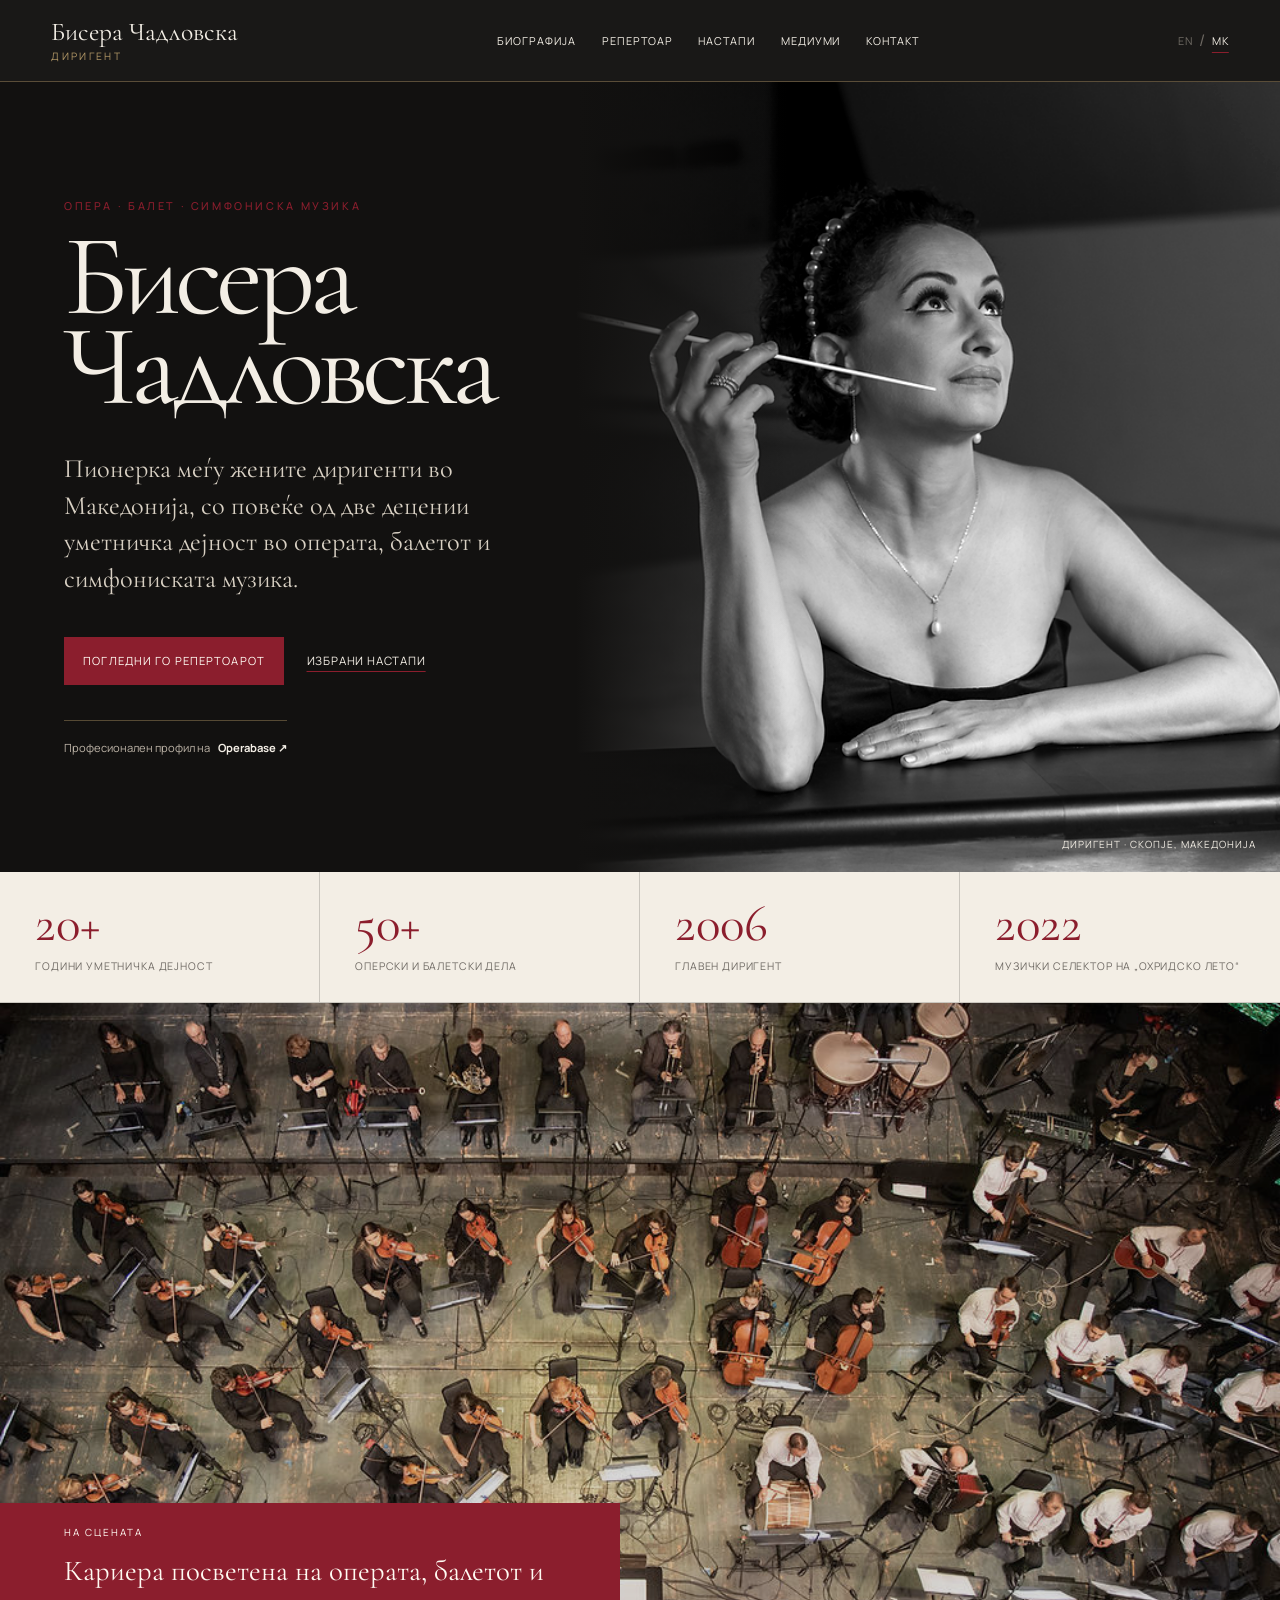
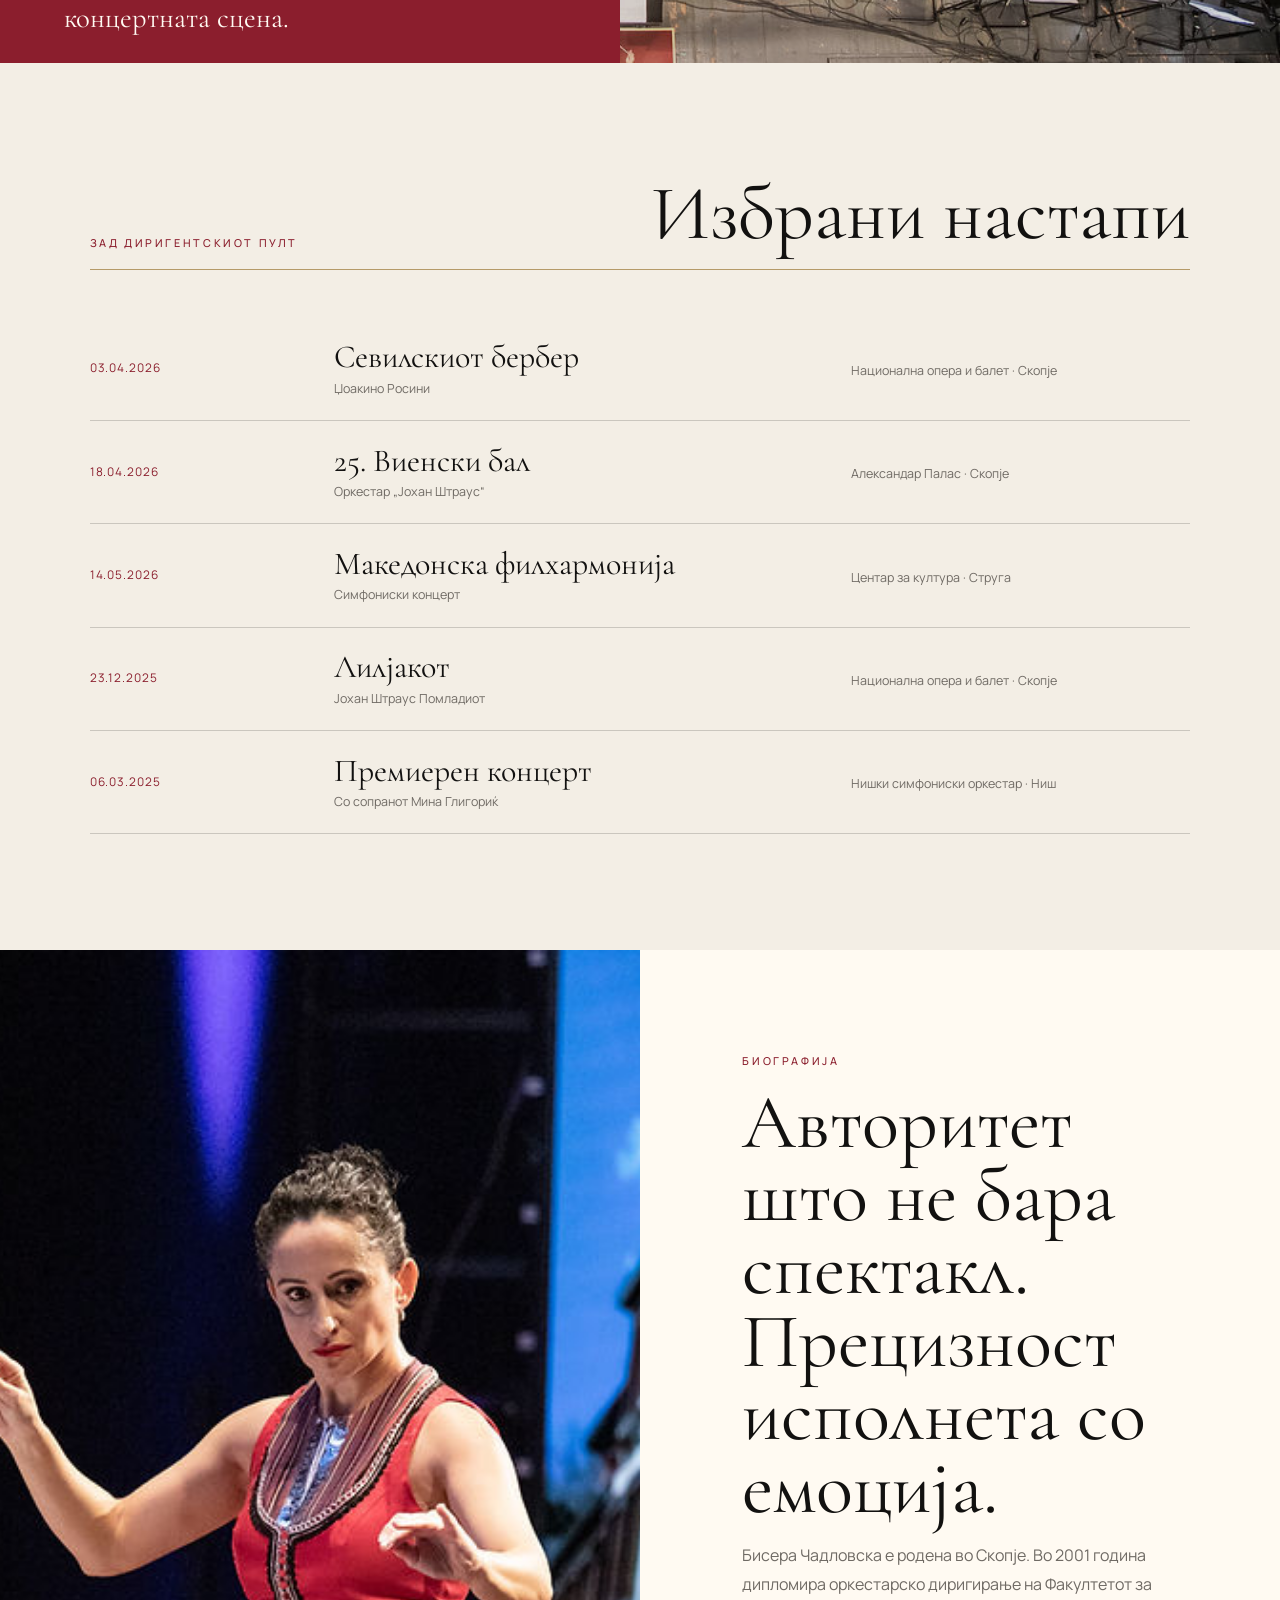
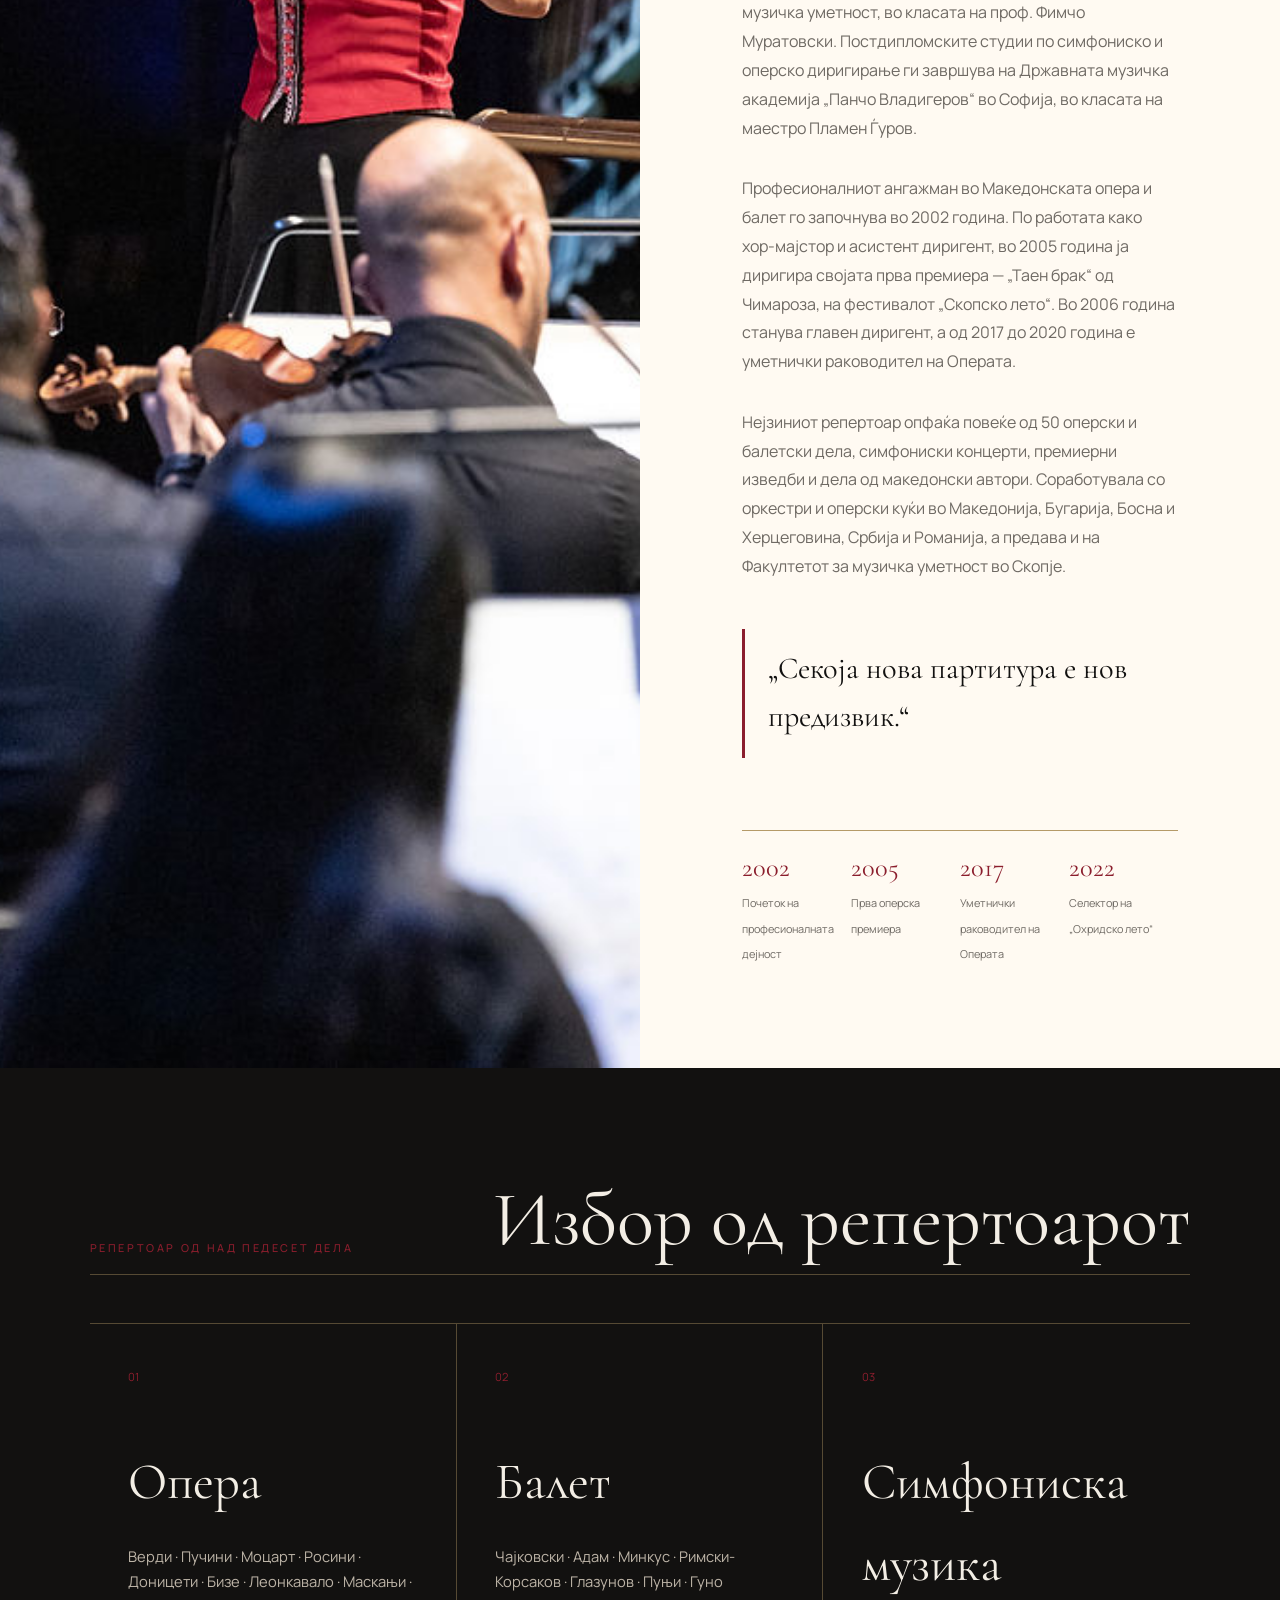
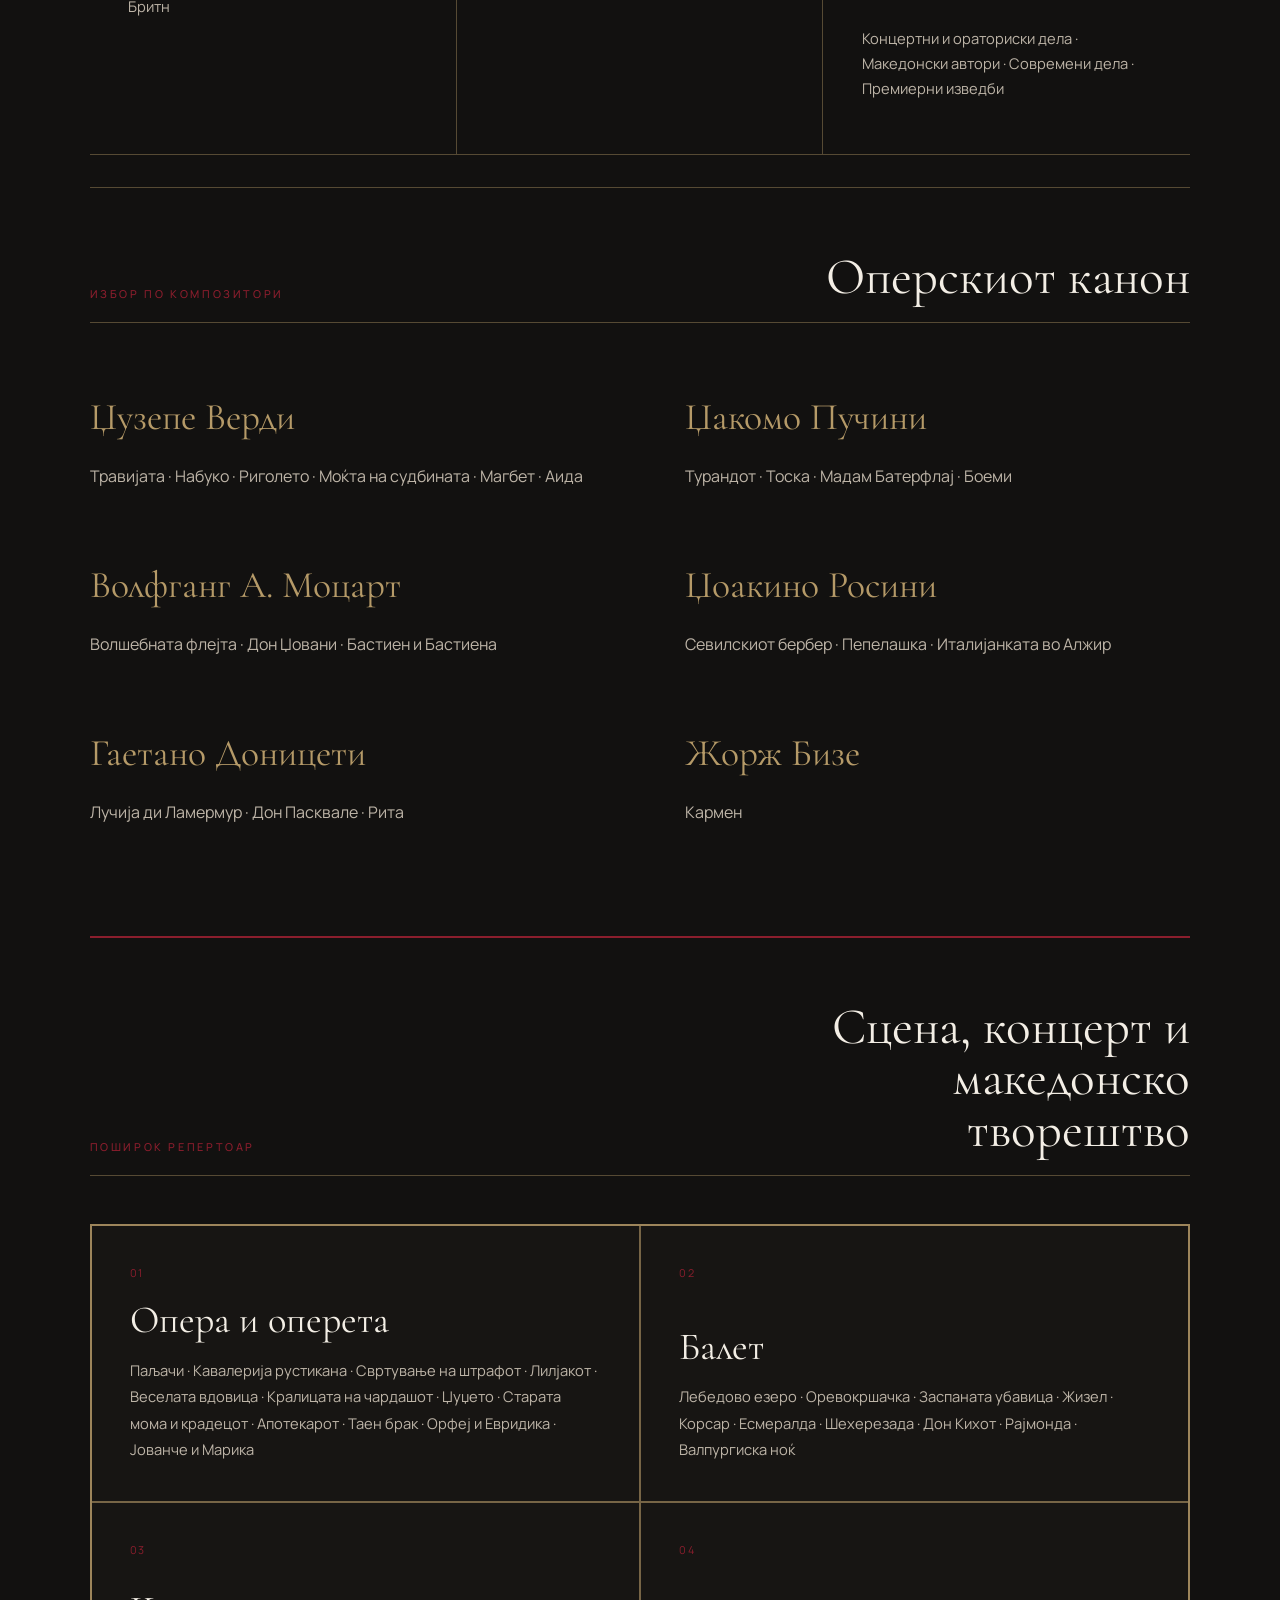
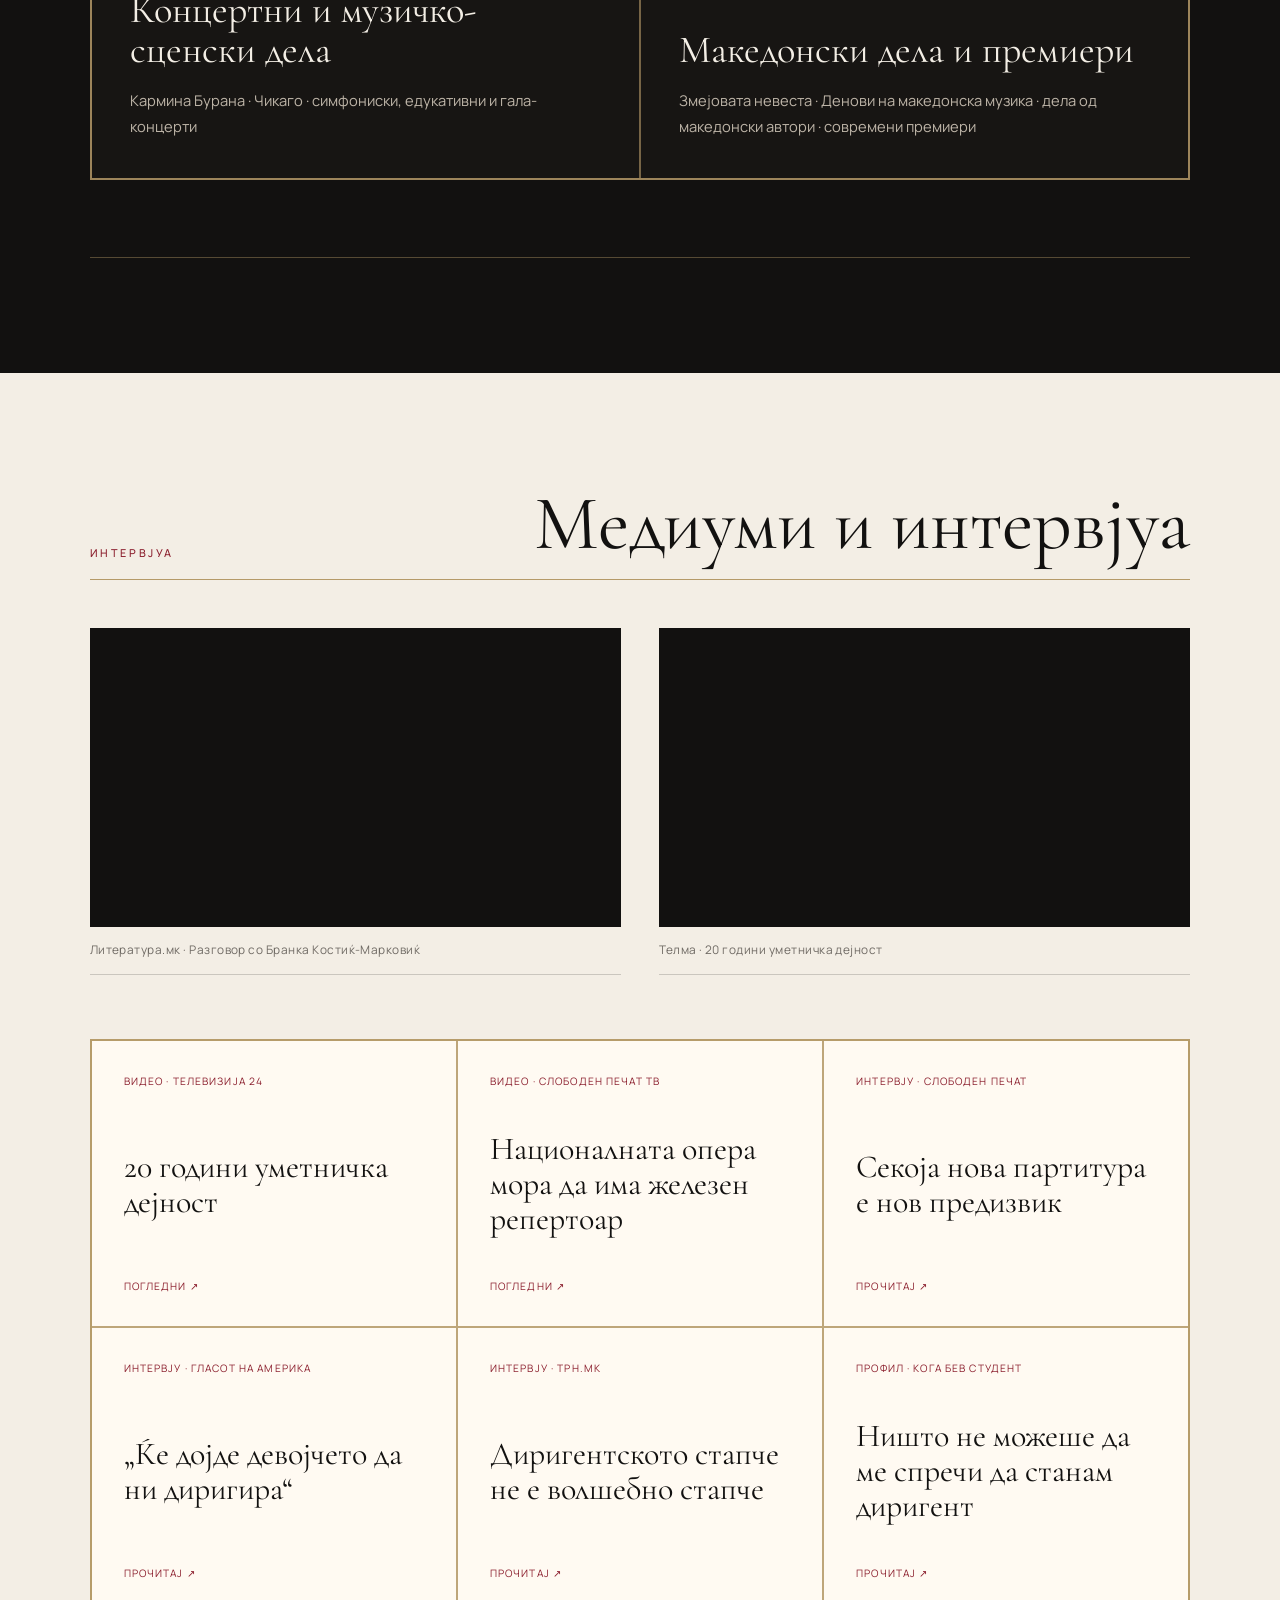
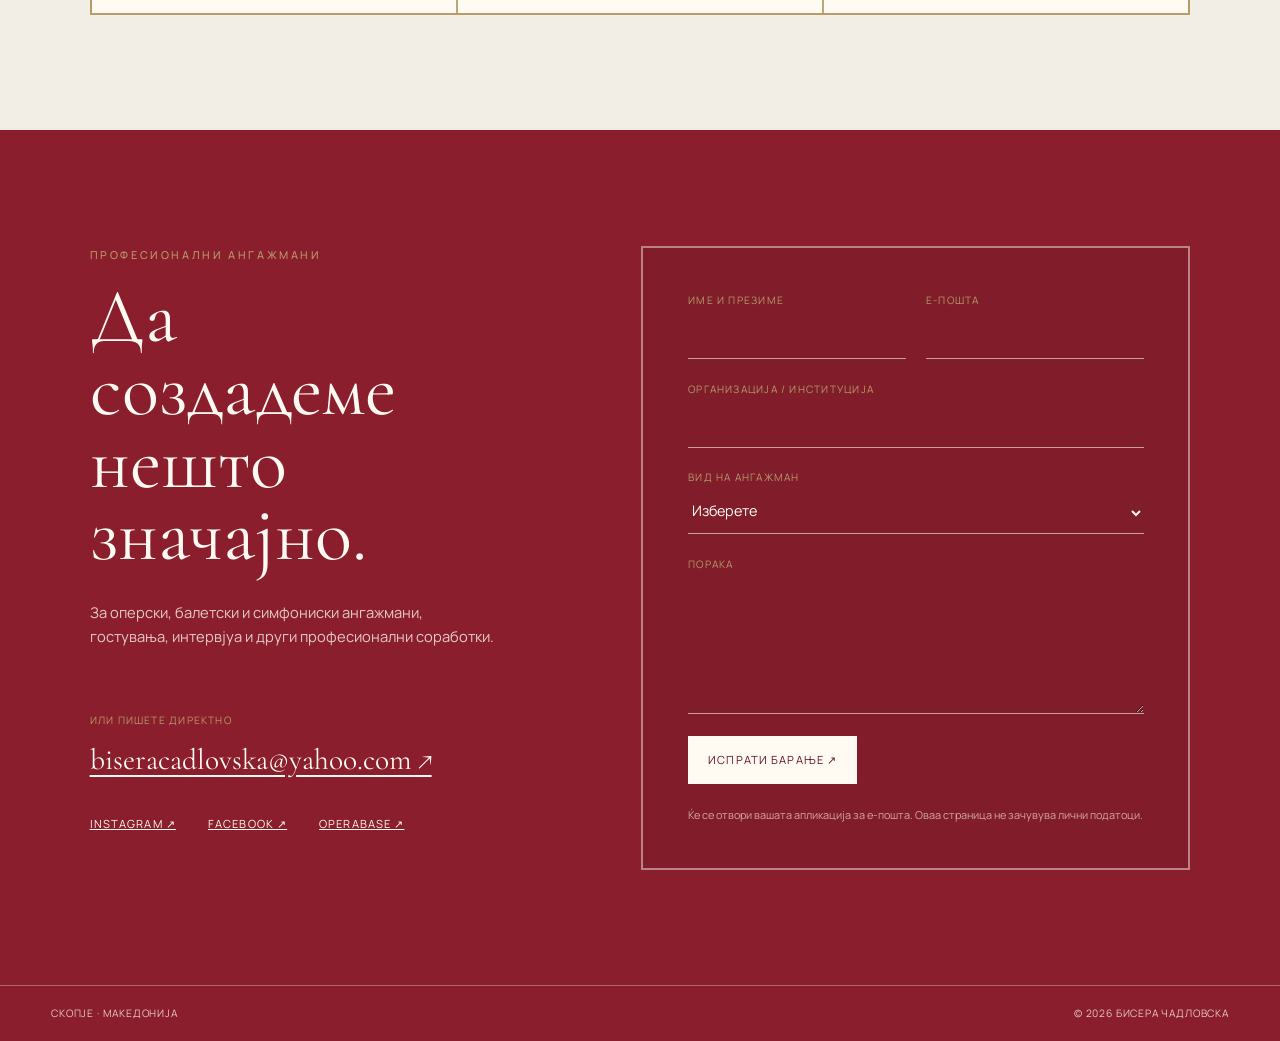
==== mk/index.html @ 525bc624 "Separate composer and discipline repertoire sections" ====
<!doctype html>
<html lang="mk">
<head>
  <meta charset="utf-8">
  <meta name="viewport" content="width=device-width, initial-scale=1">
  <title>Бисера Чадловска — Диригент</title>
  <meta name="description" content="Официјална веб-страница на Бисера Чадловска, пионерка меѓу жените диригенти во Македонија, со богат оперски, балетски и симфониски репертоар.">
  <meta name="theme-color" content="#121110">
  <link rel="canonical" href="https://aleksandar-t.github.io/bisera-chadlovska/mk/">
  <link rel="alternate" hreflang="en" href="https://aleksandar-t.github.io/bisera-chadlovska/">
  <link rel="alternate" hreflang="mk" href="https://aleksandar-t.github.io/bisera-chadlovska/mk/">
  <link rel="alternate" hreflang="x-default" href="https://aleksandar-t.github.io/bisera-chadlovska/">
  <meta property="og:type" content="profile">
  <meta property="og:title" content="Бисера Чадловска — Диригент">
  <meta property="og:description" content="Опера · Балет · Симфониска музика. Повеќе од две децении зад диригентскиот пулт.">
  <meta property="og:url" content="https://aleksandar-t.github.io/bisera-chadlovska/mk/">
  <meta property="og:image" content="https://aleksandar-t.github.io/bisera-chadlovska/assets/images/og-bisera-chadlovska.jpg">
  <meta property="og:image:width" content="1200">
  <meta property="og:image:height" content="630">
  <meta property="og:image:alt" content="Портрет на диригентката Бисера Чадловска">
  <meta property="og:locale" content="mk_MK">
  <meta property="og:locale:alternate" content="en_US">
  <meta name="twitter:card" content="summary_large_image">
  <link rel="preload" href="../assets/images/bisera-portrait.avif" as="image" type="image/avif">
  <link rel="stylesheet" href="../assets/styles.css">
  <script type="application/ld+json">
  {
    "@context": "https://schema.org",
    "@type": "Person",
    "name": "Бисера Чадловска",
    "alternateName": "Bisera Chadlovska",
    "jobTitle": "Диригент",
    "url": "https://aleksandar-t.github.io/bisera-chadlovska/mk/",
    "image": "https://aleksandar-t.github.io/bisera-chadlovska/assets/images/bisera-portrait.avif",
    "homeLocation": { "@type": "Place", "name": "Скопје, Македонија" },
    "sameAs": [
      "https://www.operabase.com/bisera-chadlovska-a25949/en",
      "https://www.instagram.com/biseracadlovska/",
      "https://www.facebook.com/profile.php?id=100063625235488"
    ]
  }
  </script>
</head>
<body>
  <a class="skip-link" href="#main">Прескокни до содржината</a>

  <header class="site-header">
    <a class="brand" href="#top" aria-label="Бисера Чадловска — почетна страница">
      <span class="brand-name">Бисера Чадловска</span>
      <span class="brand-role">Диригент</span>
    </a>
    <nav class="site-nav" data-navigation data-open="false" aria-label="Главна навигација">
      <a href="#about">Биографија</a>
      <a href="#repertoire">Репертоар</a>
      <a href="#engagements">Настапи</a>
      <a href="#media">Медиуми</a>
      <a href="#contact">Контакт</a>
    </nav>
    <div class="language-switch" aria-label="Јазик">
      <a href="../" lang="en">EN</a>
      <span>/</span>
      <a href="./" lang="mk" aria-current="page">МК</a>
    </div>
    <button class="menu-button" type="button" data-menu-button aria-expanded="false" aria-label="Отвори ја навигацијата"><span></span></button>
  </header>

  <main id="main">
    <section class="hero" id="top">
      <div class="hero-copy">
        <p class="eyebrow">Опера · Балет · Симфониска музика</p>
        <h1>Бисера<br>Чадловска</h1>
        <p class="hero-intro">Пионерка меѓу жените диригенти во Македонија, со повеќе од две децении уметничка дејност во операта, балетот и симфониската музика.</p>
        <div class="actions">
          <a class="button" href="#repertoire">Погледни го репертоарот</a>
          <a class="text-link" href="#engagements">Избрани настапи</a>
        </div>
        <a class="operabase-link" href="https://www.operabase.com/bisera-chadlovska-a25949/en" target="_blank" rel="noreferrer">
          <span>Професионален профил на</span><strong>Operabase ↗</strong>
        </a>
      </div>
      <figure class="hero-image">
        <img src="../assets/images/bisera-portrait.avif" width="1000" height="675" alt="Црно-бел портрет на диригентката Бисера Чадловска со диригентска палка">
        <figcaption>Диригент · Скопје, Македонија</figcaption>
      </figure>
    </section>

    <section class="proof" aria-label="Најзначајни моменти од кариерата">
      <div class="proof-item"><strong>20+</strong><span>години уметничка дејност</span></div>
      <div class="proof-item"><strong>50+</strong><span>оперски и балетски дела</span></div>
      <div class="proof-item"><strong>2006</strong><span>главен диригент</span></div>
      <div class="proof-item"><strong>2022</strong><span>музички селектор на „Охридско лето“</span></div>
    </section>

    <section class="stage-moment" aria-label="Бисера Чадловска диригира со оркестар">
      <img src="../assets/images/orchestra-overhead.avif" width="1000" height="660" loading="lazy" alt="Оркестар виден одозгора, со Бисера Чадловска на диригентскиот пулт">
      <div class="stage-caption"><span>На сцената</span><strong>Кариера посветена на операта, балетот и концертната сцена.</strong></div>
    </section>

    <section class="section engagements" id="engagements">
      <div class="section-inner">
        <header class="section-heading">
          <p class="eyebrow">Зад диригентскиот пулт</p>
          <h2 class="section-title">Избрани настапи</h2>
        </header>
        <div class="engagement-list">
          <article>
            <time datetime="2026-04-03">03.04.2026</time>
            <div><h3>Севилскиот бербер</h3><p>Џоакино Росини</p></div>
            <p>Национална опера и балет · Скопје</p>
          </article>
          <article>
            <time datetime="2026-04-18">18.04.2026</time>
            <div><h3>25. Виенски бал</h3><p>Оркестар „Јохан Штраус“</p></div>
            <p>Александар Палас · Скопје</p>
          </article>
          <article>
            <time datetime="2026-05-14">14.05.2026</time>
            <div><h3>Македонска филхармонија</h3><p>Симфониски концерт</p></div>
            <p>Центар за култура · Струга</p>
          </article>
          <article>
            <time datetime="2025-12-23">23.12.2025</time>
            <div><h3>Лилјакот</h3><p>Јохан Штраус Помладиот</p></div>
            <p>Национална опера и балет · Скопје</p>
          </article>
          <article>
            <time datetime="2025-03-06">06.03.2025</time>
            <div><h3>Премиерен концерт</h3><p>Со сопранот Мина Глигориќ</p></div>
            <p>Нишки симфониски оркестар · Ниш</p>
          </article>
        </div>
      </div>
    </section>

    <section class="about" id="about">
      <figure class="about-image">
        <img src="../assets/images/bisera-conducting.avif" width="700" height="900" loading="lazy" alt="Бисера Чадловска диригира со оркестар на сцена">
      </figure>
      <div class="about-copy">
        <p class="eyebrow">Биографија</p>
        <h2>Авторитет што не бара спектакл. Прецизност исполнета со емоција.</h2>
        <p>Бисера Чадловска е родена во Скопје. Во 2001 година дипломира оркестарско диригирање на Факултетот за музичка уметност, во класата на проф. Фимчо Муратовски. Постдипломските студии по симфониско и оперско диригирање ги завршува на Државната музичка академија „Панчо Владигеров“ во Софија, во класата на маестро Пламен Ѓуров.</p>
        <p>Професионалниот ангажман во Македонската опера и балет го започнува во 2002 година. По работата како хор-мајстор и асистент диригент, во 2005 година ја диригира својата прва премиера — „Таен брак“ од Чимароза, на фестивалот „Скопско лето“. Во 2006 година станува главен диригент, а од 2017 до 2020 година е уметнички раководител на Операта.</p>
        <p>Нејзиниот репертоар опфаќа повеќе од 50 оперски и балетски дела, симфониски концерти, премиерни изведби и дела од македонски автори. Соработувала со оркестри и оперски куќи во Македонија, Бугарија, Босна и Херцеговина, Србија и Романија, а предава и на Факултетот за музичка уметност во Скопје.</p>
        <blockquote>„Секоја нова партитура е нов предизвик.“</blockquote>
        <div class="career-line" aria-label="Временска линија на кариерата">
          <div><strong>2002</strong><span>Почеток на професионалната дејност</span></div>
          <div><strong>2005</strong><span>Прва оперска премиера</span></div>
          <div><strong>2017</strong><span>Уметнички раководител на Операта</span></div>
          <div><strong>2022</strong><span>Селектор на „Охридско лето“</span></div>
        </div>
      </div>
    </section>

    <section class="section repertoire" id="repertoire">
      <div class="section-inner">
        <header class="section-heading">
          <p class="eyebrow">Репертоар од над педесет дела</p>
          <h2 class="section-title">Избор од репертоарот</h2>
        </header>
        <div class="repertoire-grid">
          <article class="repertoire-card"><span>01</span><h3>Опера</h3><p>Верди · Пучини · Моцарт · Росини · Доницети · Бизе · Леонкавало · Маскањи · Бритн</p></article>
          <article class="repertoire-card"><span>02</span><h3>Балет</h3><p>Чајковски · Адам · Минкус · Римски-Корсаков · Глазунов · Пуњи · Гуно</p></article>
          <article class="repertoire-card"><span>03</span><h3>Симфониска музика</h3><p>Концертни и ораториски дела · Македонски автори · Современи дела · Премиерни изведби</p></article>
        </div>
        <div class="repertoire-details repertoire-details-static">
          <header class="repertoire-subheading">
            <p class="eyebrow">Избор по композитори</p>
            <h3>Оперскиот канон</h3>
          </header>
          <div class="repertoire-groups composer-groups">
            <article><h4>Џузепе Верди</h4><p>Травијата · Набуко · Риголето · Моќта на судбината · Магбет · Аида</p></article>
            <article><h4>Џакомо Пучини</h4><p>Турандот · Тоска · Мадам Батерфлај · Боеми</p></article>
            <article><h4>Волфганг А. Моцарт</h4><p>Волшебната флејта · Дон Џовани · Бастиен и Бастиена</p></article>
            <article><h4>Џоакино Росини</h4><p>Севилскиот бербер · Пепелашка · Италијанката во Алжир</p></article>
            <article><h4>Гаетано Доницети</h4><p>Лучија ди Ламермур · Дон Пасквале · Рита</p></article>
            <article><h4>Жорж Бизе</h4><p>Кармен</p></article>
          </div>
          <section class="repertoire-disciplines" aria-labelledby="broader-repertoire-title-mk">
            <header class="repertoire-subheading">
              <p class="eyebrow">Поширок репертоар</p>
              <h3 id="broader-repertoire-title-mk">Сцена, концерт и македонско творештво</h3>
            </header>
            <div class="discipline-grid">
              <article><span>01</span><h4>Опера и оперета</h4><p>Паљачи · Кавалерија рустикана · Свртување на штрафот · Лилјакот · Веселата вдовица · Кралицата на чардашот · Џуџето · Старата мома и крадецот · Апотекарот · Таен брак · Орфеј и Евридика · Јованче и Марика</p></article>
              <article><span>02</span><h4>Балет</h4><p>Лебедово езеро · Оревокршачка · Заспаната убавица · Жизел · Корсар · Есмералда · Шехерезада · Дон Кихот · Рајмонда · Валпургиска ноќ</p></article>
              <article><span>03</span><h4>Концертни и музичко-сценски дела</h4><p>Кармина Бурана · Чикаго · симфониски, едукативни и гала-концерти</p></article>
              <article><span>04</span><h4>Македонски дела и премиери</h4><p>Змејовата невеста · Денови на македонска музика · дела од македонски автори · современи премиери</p></article>
            </div>
          </section>
        </div>
      </div>
    </section>

    <section class="section media" id="media">
      <div class="section-inner">
        <header class="section-heading">
          <p class="eyebrow">Интервјуа</p>
          <h2 class="section-title">Медиуми и интервјуа</h2>
        </header>
        <div class="video-grid">
          <article class="video-feature">
            <div class="video-frame"><iframe src="https://www.youtube-nocookie.com/embed/LJeVkeyARsU" title="Бисера Чадловска во разговор со Бранка Костиќ-Марковиќ" loading="lazy" allow="accelerometer; autoplay; clipboard-write; encrypted-media; gyroscope; picture-in-picture; web-share" allowfullscreen></iframe></div>
            <p>Литература.мк · Разговор со Бранка Костиќ-Марковиќ</p>
          </article>
          <article class="video-feature">
            <div class="video-frame"><iframe src="https://www.youtube-nocookie.com/embed/DGY7v6DpvMI" title="Бисера Чадловска — 20 години уметничка дејност на Телма" loading="lazy" allow="accelerometer; autoplay; clipboard-write; encrypted-media; gyroscope; picture-in-picture; web-share" allowfullscreen></iframe></div>
            <p>Телма · 20 години уметничка дејност</p>
          </article>
        </div>
        <div class="media-grid">
          <a class="media-card" href="https://www.youtube.com/watch?v=VMzx_Z5G2KU" target="_blank" rel="noreferrer"><span>Видео · Телевизија 24</span><strong>20 години уметничка дејност</strong><em>Погледни ↗</em></a>
          <a class="media-card" href="https://www.youtube.com/watch?v=WquQcPJWPwg" target="_blank" rel="noreferrer"><span>Видео · Слободен печат ТВ</span><strong>Националната опера мора да има железен репертоар</strong><em>Погледни ↗</em></a>
          <a class="media-card" href="https://www.slobodenpecat.mk/intervju-so-dirigentkata-bisera-chadlovska-sekoja-nova-partitura-e-nov-predizvik/" target="_blank" rel="noreferrer"><span>Интервју · Слободен печат</span><strong>Секоја нова партитура е нов предизвик</strong><em>Прочитај ↗</em></a>
          <a class="media-card" href="https://mk.voanews.com/a/voa-bisera-chadlovska-dirigentka/5842936.html" target="_blank" rel="noreferrer"><span>Интервју · Гласот на Америка</span><strong>„Ќе дојде девојчето да ни диригира“</strong><em>Прочитај ↗</em></a>
          <a class="media-card" href="https://trn.mk/bisera-chadlovska-dirigentskoto-stapche-ne-e-volshebno-stapche/" target="_blank" rel="noreferrer"><span>Интервју · Трн.мк</span><strong>Диригентското стапче не е волшебно стапче</strong><em>Прочитај ↗</em></a>
          <a class="media-card" href="https://pivaraskopje.com.mk/en/when-i-was-a-student-with-bisera-chadlovska-they-told-me-they-would-destroy-me-at-the-academy-but-nothing-could-stop-me-from-becoming-a-conductor/" target="_blank" rel="noreferrer"><span>Профил · Кога бев студент</span><strong>Ништо не можеше да ме спречи да станам диригент</strong><em>Прочитај ↗</em></a>
        </div>
      </div>
    </section>

    <section class="contact" id="contact">
      <div class="section-inner">
        <div class="contact-intro">
          <p class="eyebrow">Професионални ангажмани</p>
          <h2>Да создадеме нешто значајно.</h2>
          <p class="contact-lead">За оперски, балетски и симфониски ангажмани, гостувања, интервјуа и други професионални соработки.</p>
          <div class="contact-direct">
            <span>Или пишете директно</span>
            <a href="mailto:biseracadlovska@yahoo.com">biseracadlovska@yahoo.com ↗</a>
          </div>
          <div class="contact-links">
            <a href="https://www.instagram.com/biseracadlovska/" target="_blank" rel="noreferrer">Instagram ↗</a>
            <a href="https://www.facebook.com/profile.php?id=100063625235488" target="_blank" rel="noreferrer">Facebook ↗</a>
            <a href="https://www.operabase.com/bisera-chadlovska-a25949/en" target="_blank" rel="noreferrer">Operabase ↗</a>
          </div>
        </div>
        <form class="contact-form" action="mailto:biseracadlovska@yahoo.com" method="post" enctype="text/plain" data-contact-form data-language="mk">
          <div class="form-row">
            <label><span>Име и презиме</span><input type="text" name="name" autocomplete="name" required></label>
            <label><span>Е-пошта</span><input type="email" name="email" autocomplete="email" required></label>
          </div>
          <label><span>Организација / институција</span><input type="text" name="organization" autocomplete="organization"></label>
          <label><span>Вид на ангажман</span><select name="inquiry" required><option value="" selected disabled>Изберете</option><option>Оперски ангажман</option><option>Балетски ангажман</option><option>Симфониски концерт</option><option>Медиуми / интервју</option><option>Друга соработка</option></select></label>
          <label><span>Порака</span><textarea name="message" rows="5" required></textarea></label>
          <button type="submit">Испрати барање <span aria-hidden="true">↗</span></button>
          <p class="form-note" data-form-status aria-live="polite">Ќе се отвори вашата апликација за е-пошта. Оваа страница не зачувува лични податоци.</p>
        </form>
      </div>
    </section>
  </main>

  <footer class="site-footer">
    <span>Скопје · Македонија</span>
    <span>© <span data-current-year>2026</span> Бисера Чадловска</span>
  </footer>

  <script src="../assets/site.js" defer></script>
</body>
</html>
---- assets/styles.css ----
@import url('https://fonts.googleapis.com/css2?family=Cormorant+Garamond:wght@400;500&family=Manrope:wght@400;500&display=swap');

:root {
  --ink: #121110;
  --ivory: #f3eee5;
  --paper: #fffaf2;
  --crimson: #8b1e2d;
  --crimson-dark: #681520;
  --brass: #b59a68;
  --grey: #6f6a64;
  --line: rgba(18, 17, 16, 0.18);
  --line-dark: rgba(181, 154, 104, 0.42);
  --content: 1180px;
  --serif: 'Cormorant Garamond', Georgia, serif;
  --sans: 'Manrope', Arial, sans-serif;
}

*,
*::before,
*::after {
  box-sizing: border-box;
}

html {
  scroll-behavior: smooth;
  scroll-padding-top: 92px;
}

body {
  margin: 0;
  background: var(--ivory);
  color: var(--ink);
  font-family: var(--sans);
  line-height: 1.6;
}

body.menu-open {
  overflow: hidden;
}

img {
  display: block;
  max-width: 100%;
}

a {
  color: inherit;
}

button,
a {
  -webkit-tap-highlight-color: transparent;
}

:focus-visible {
  outline: 3px solid var(--brass);
  outline-offset: 4px;
}

.skip-link {
  position: absolute;
  left: 1rem;
  top: -100px;
  z-index: 1000;
  background: var(--paper);
  color: var(--ink);
  padding: 0.75rem 1rem;
}

.skip-link:focus {
  top: 1rem;
}

.site-header {
  position: sticky;
  top: 0;
  z-index: 100;
  display: grid;
  grid-template-columns: auto 1fr auto;
  align-items: center;
  gap: 2rem;
  min-height: 82px;
  padding: 1rem clamp(1.25rem, 4vw, 3.5rem);
  background: rgba(18, 17, 16, 0.97);
  color: var(--ivory);
  border-bottom: 1px solid var(--line-dark);
}

.brand {
  display: flex;
  flex-direction: column;
  color: inherit;
  text-decoration: none;
  line-height: 1;
}

.brand-name {
  font-family: var(--serif);
  font-size: clamp(1.35rem, 2vw, 1.75rem);
}

.brand-role {
  margin-top: 0.4rem;
  color: var(--brass);
  font-size: 0.64rem;
  letter-spacing: 0.23em;
  text-transform: uppercase;
}

.site-nav {
  display: flex;
  justify-content: center;
  gap: clamp(0.8rem, 2vw, 1.8rem);
}

.site-nav a,
.language-switch a {
  color: inherit;
  font-size: 0.68rem;
  letter-spacing: 0.09em;
  text-decoration: none;
  text-transform: uppercase;
}

.site-nav a {
  position: relative;
}

.site-nav a::after {
  position: absolute;
  left: 0;
  right: 100%;
  bottom: -0.45rem;
  height: 1px;
  background: var(--crimson);
  content: '';
  transition: right 180ms ease;
}

.site-nav a:hover::after,
.site-nav a:focus-visible::after {
  right: 0;
}

.language-switch {
  display: flex;
  align-items: center;
  gap: 0.4rem;
  color: var(--grey);
}

.language-switch a[aria-current='page'] {
  color: var(--ivory);
  text-decoration: underline;
  text-decoration-color: var(--crimson);
  text-underline-offset: 0.45rem;
}

.menu-button {
  display: none;
  width: 44px;
  height: 44px;
  border: 1px solid var(--line-dark);
  background: transparent;
  color: var(--ivory);
  cursor: pointer;
}

.menu-button span,
.menu-button::before,
.menu-button::after {
  display: block;
  width: 20px;
  height: 1px;
  margin: 5px auto;
  background: currentColor;
  content: '';
}

.hero {
  min-height: min(790px, calc(100vh - 82px));
  display: grid;
  grid-template-columns: minmax(0, 0.9fr) minmax(0, 1.1fr);
  background: var(--ink);
  color: var(--ivory);
}

.hero-copy {
  display: flex;
  flex-direction: column;
  align-items: flex-start;
  justify-content: center;
  padding: clamp(4rem, 8vw, 8rem) clamp(1.5rem, 5vw, 5.5rem);
}

.eyebrow {
  margin: 0 0 1.1rem;
  color: var(--crimson);
  font-size: 0.68rem;
  font-weight: 500;
  letter-spacing: 0.24em;
  text-transform: uppercase;
}

.hero h1,
.section-title,
.about-copy h2,
.contact h2 {
  margin: 0;
  font-family: var(--serif);
  font-weight: 400;
}

.hero h1 {
  max-width: 8ch;
  font-size: clamp(4.5rem, 9vw, 9rem);
  line-height: 0.78;
  letter-spacing: -0.05em;
}

.hero-intro {
  max-width: 33rem;
  margin: 2.4rem 0;
  color: #d8d0c3;
  font-family: var(--serif);
  font-size: clamp(1.25rem, 2.4vw, 1.65rem);
  line-height: 1.4;
}

.actions {
  display: flex;
  flex-wrap: wrap;
  align-items: center;
  gap: 1.4rem;
}

.button {
  display: inline-flex;
  align-items: center;
  justify-content: center;
  min-height: 48px;
  padding: 0.8rem 1.2rem;
  background: var(--crimson);
  color: var(--paper);
  font-size: 0.7rem;
  letter-spacing: 0.1em;
  text-decoration: none;
  text-transform: uppercase;
  transition: background 180ms ease;
}

.button:hover,
.button:focus-visible {
  background: var(--crimson-dark);
}

.text-link {
  font-size: 0.72rem;
  letter-spacing: 0.07em;
  text-decoration-color: var(--crimson);
  text-underline-offset: 0.35rem;
  text-transform: uppercase;
}

.operabase-link {
  display: flex;
  gap: 0.5rem;
  margin-top: 2.2rem;
  padding-top: 1.1rem;
  border-top: 1px solid var(--line-dark);
  color: #bdb4a7;
  font-size: 0.7rem;
  text-decoration: none;
}

.operabase-link strong {
  color: var(--ivory);
}

.hero-image {
  position: relative;
  min-height: 620px;
  margin: 0;
  overflow: hidden;
}

.hero-image::after {
  position: absolute;
  inset: 0;
  background: linear-gradient(90deg, var(--ink) 0%, transparent 30%);
  content: '';
  pointer-events: none;
}

.hero-image img {
  width: 100%;
  height: 100%;
  object-fit: cover;
  object-position: 55% center;
  filter: grayscale(1) contrast(1.03);
}

.hero-image figcaption {
  position: absolute;
  right: 1.5rem;
  bottom: 1.2rem;
  z-index: 1;
  color: var(--ivory);
  font-size: 0.62rem;
  letter-spacing: 0.1em;
  text-transform: uppercase;
}

.proof {
  display: grid;
  grid-template-columns: repeat(4, 1fr);
  border-bottom: 1px solid var(--line);
}

.proof-item {
  min-height: 130px;
  display: flex;
  flex-direction: column;
  justify-content: center;
  padding: 1.3rem clamp(1rem, 3vw, 2.2rem);
  border-right: 1px solid var(--line);
}

.proof-item:last-child {
  border-right: 0;
}

.proof-item strong {
  color: var(--crimson);
  font-family: var(--serif);
  font-size: clamp(2.3rem, 4vw, 3.4rem);
  font-weight: 400;
  line-height: 1;
}

.proof-item span {
  margin-top: 0.45rem;
  color: var(--grey);
  font-size: 0.66rem;
  letter-spacing: 0.08em;
  text-transform: uppercase;
}

.stage-moment {
  position: relative;
  background: var(--ink);
}

.stage-moment img {
  width: 100%;
  max-height: 760px;
  object-fit: cover;
  opacity: 0.84;
}

.stage-caption {
  position: absolute;
  left: 0;
  bottom: 0;
  width: min(620px, 86%);
  display: flex;
  flex-direction: column;
  gap: 0.45rem;
  padding: 1.4rem clamp(1.5rem, 5vw, 4rem);
  background: var(--crimson);
  color: var(--paper);
}

.stage-caption span {
  font-size: 0.62rem;
  letter-spacing: 0.2em;
  text-transform: uppercase;
}

.stage-caption strong {
  font-family: var(--serif);
  font-size: clamp(1.3rem, 3vw, 1.8rem);
  font-weight: 400;
}

.section {
  padding: clamp(4rem, 9vw, 8rem) clamp(1.25rem, 7vw, 6rem);
}

.section-inner {
  width: min(100%, var(--content));
  margin: 0 auto;
}

.section-heading {
  display: flex;
  align-items: end;
  justify-content: space-between;
  gap: 2rem;
  margin-bottom: 3rem;
  padding-bottom: 1.1rem;
  border-bottom: 1px solid var(--brass);
}

.section-heading .eyebrow {
  margin: 0;
}

.section-title,
.about-copy h2,
.contact h2 {
  font-size: clamp(2.8rem, 6vw, 5.2rem);
  line-height: 0.95;
}

.engagement-list article {
  display: grid;
  grid-template-columns: 0.65fr 1.45fr 1fr;
  gap: 1.5rem;
  align-items: center;
  padding: 1.35rem 0;
  border-bottom: 1px solid var(--line);
}

.engagement-list time {
  color: var(--crimson);
  font-size: 0.74rem;
  letter-spacing: 0.08em;
}

.engagement-list h3 {
  margin: 0;
  font-family: var(--serif);
  font-size: clamp(1.5rem, 3vw, 2rem);
  font-weight: 400;
  line-height: 1.1;
}

.engagement-list p {
  margin: 0.25rem 0 0;
  color: var(--grey);
  font-size: 0.78rem;
}

.about {
  display: grid;
  grid-template-columns: 1fr 1fr;
  background: var(--paper);
}

.about-image {
  min-height: 720px;
  margin: 0;
  overflow: hidden;
}

.about-image img {
  width: 100%;
  height: 100%;
  object-fit: cover;
  object-position: center 28%;
}

.about-copy {
  display: flex;
  flex-direction: column;
  align-items: flex-start;
  justify-content: center;
  padding: clamp(3rem, 8vw, 7rem);
}

.about-copy > p:not(.eyebrow) {
  max-width: 42rem;
  color: var(--grey);
  line-height: 1.8;
}

.about-copy blockquote {
  margin: 2rem 0;
  padding: 1rem 0 1rem 1.4rem;
  border-left: 3px solid var(--crimson);
  font-family: var(--serif);
  font-size: clamp(1.4rem, 3vw, 1.9rem);
}

.career-line {
  width: 100%;
  display: grid;
  grid-template-columns: repeat(4, 1fr);
  margin-top: 2.5rem;
  border-top: 1px solid var(--brass);
}

.career-line div {
  padding: 1rem 0.75rem 0 0;
}

.career-line strong {
  display: block;
  color: var(--crimson);
  font-family: var(--serif);
  font-size: 1.65rem;
  font-weight: 400;
}

.career-line span {
  color: var(--grey);
  font-size: 0.68rem;
}

.repertoire {
  background: var(--ink);
  color: var(--ivory);
}

.repertoire .section-heading {
  border-color: var(--line-dark);
}

.repertoire .section-inner {
  width: min(100%, 1320px);
}

.repertoire-grid {
  display: grid;
  grid-template-columns: repeat(3, 1fr);
  border-top: 1px solid var(--line-dark);
}

.repertoire-card {
  min-height: 310px;
  padding: clamp(1.8rem, 3vw, 2.5rem);
  border-right: 1px solid var(--line-dark);
  border-bottom: 1px solid var(--line-dark);
}

.repertoire-card:nth-child(3n) {
  border-right: 0;
}

.repertoire-card > span {
  color: var(--crimson);
  font-size: 0.7rem;
}

.repertoire-card h3 {
  margin: 3.4rem 0 1.2rem;
  font-family: var(--serif);
  font-size: clamp(2.8rem, 4vw, 3.5rem);
  font-weight: 400;
}

.repertoire-card p {
  color: #bdb4a7;
  font-size: clamp(0.88rem, 1.15vw, 1rem);
  line-height: 1.7;
}

.repertoire-details {
  margin-top: 2rem;
  border-top: 1px solid var(--line-dark);
  border-bottom: 1px solid var(--line-dark);
}

.repertoire-subheading {
  display: flex;
  align-items: end;
  justify-content: space-between;
  gap: 2rem;
  padding: clamp(2.8rem, 5vw, 4rem) 0 1.2rem;
  border-bottom: 1px solid var(--line-dark);
}

.repertoire-subheading .eyebrow,
.repertoire-subheading h3 {
  margin: 0;
}

.repertoire-subheading h3 {
  max-width: 18ch;
  color: var(--ivory);
  font-family: var(--serif);
  font-size: clamp(2.2rem, 4vw, 3.5rem);
  font-weight: 400;
  line-height: 1;
  text-align: right;
}

.repertoire-groups {
  display: grid;
  grid-template-columns: repeat(2, 1fr);
  gap: clamp(2.8rem, 5vw, 4.5rem) clamp(3rem, 7vw, 6rem);
  padding: clamp(2.8rem, 5vw, 4.5rem) 0 clamp(3.5rem, 6vw, 5rem);
}

.repertoire-groups h4 {
  margin: 0 0 0.9rem;
  color: var(--brass);
  font-family: var(--serif);
  font-size: clamp(1.85rem, 3vw, 2.35rem);
  font-weight: 400;
}

.repertoire-groups p {
  margin: 0;
  color: #bdb4a7;
  font-size: clamp(0.92rem, 1.25vw, 1.05rem);
  line-height: 1.85;
}

.repertoire-disciplines {
  margin-top: clamp(1rem, 2.5vw, 2rem);
  padding-bottom: clamp(3.5rem, 6vw, 5rem);
  border-top: 2px solid var(--crimson);
}

.discipline-grid {
  display: grid;
  grid-template-columns: repeat(2, minmax(0, 1fr));
  gap: 2px;
  margin-top: clamp(2rem, 4vw, 3rem);
  border: 2px solid rgba(181, 154, 104, 0.62);
  background: rgba(181, 154, 104, 0.62);
}

.discipline-grid article {
  min-height: 275px;
  display: flex;
  flex-direction: column;
  padding: clamp(1.7rem, 3vw, 2.5rem);
  background: #171513;
}

.discipline-grid article > span {
  color: var(--crimson);
  font-size: 0.68rem;
  letter-spacing: 0.12em;
}

.discipline-grid h4 {
  margin: auto 0 1rem;
  color: var(--ivory);
  font-family: var(--serif);
  font-size: clamp(1.9rem, 3vw, 2.5rem);
  font-weight: 400;
  line-height: 1.05;
}

.discipline-grid p {
  margin: 0;
  color: #bdb4a7;
  font-size: clamp(0.88rem, 1.15vw, 1rem);
  line-height: 1.8;
}

.media-grid {
  display: grid;
  grid-template-columns: repeat(3, 1fr);
  gap: 2px;
  border: 2px solid rgba(181, 154, 104, 0.85);
  background: rgba(181, 154, 104, 0.85);
}

.video-grid {
  display: grid;
  grid-template-columns: repeat(2, 1fr);
  gap: clamp(1.25rem, 3vw, 2.5rem);
  margin-bottom: clamp(2.5rem, 5vw, 4.5rem);
}

.video-feature {
  margin: 0;
}

.video-frame {
  position: relative;
  aspect-ratio: 16 / 9;
  overflow: hidden;
  background: var(--ink);
}

.video-frame iframe {
  position: absolute;
  inset: 0;
  width: 100%;
  height: 100%;
  border: 0;
}

.video-feature p {
  margin: 0;
  padding: 0.9rem 0;
  border-bottom: 1px solid var(--line);
  color: var(--grey);
  font-size: 0.74rem;
  letter-spacing: 0.04em;
}

.media-card {
  min-height: 285px;
  display: flex;
  flex-direction: column;
  justify-content: space-between;
  padding: clamp(1.6rem, 2.5vw, 2rem);
  background: var(--paper);
  text-decoration: none;
  transition: background 180ms ease, color 180ms ease;
}

.media-card:hover,
.media-card:focus-visible {
  background: var(--crimson);
  color: var(--paper);
}

.media-card span,
.media-card em {
  color: var(--crimson);
  font-size: 0.64rem;
  font-style: normal;
  letter-spacing: 0.11em;
  text-transform: uppercase;
}

.media-card:hover span,
.media-card:hover em,
.media-card:focus-visible span,
.media-card:focus-visible em {
  color: var(--paper);
}

.media-card strong {
  font-family: var(--serif);
  font-size: clamp(1.5rem, 3vw, 2rem);
  font-weight: 400;
  line-height: 1.1;
}

.contact {
  padding: clamp(4.5rem, 9vw, 8rem) clamp(1.25rem, 7vw, 6rem);
  background: var(--crimson);
  color: var(--paper);
}

.contact .section-inner {
  display: grid;
  grid-template-columns: minmax(0, 0.9fr) minmax(420px, 1.1fr);
  gap: clamp(3rem, 8vw, 8rem);
  align-items: start;
}

.contact .eyebrow {
  color: var(--brass);
}

.contact h2 {
  max-width: 10ch;
  margin-bottom: 1.8rem;
}

.contact-lead {
  max-width: 46ch;
  color: rgba(255, 250, 242, 0.78);
  font-size: 0.92rem;
}

.contact-direct {
  display: flex;
  flex-direction: column;
  align-items: flex-start;
  gap: 0.45rem;
  margin: clamp(2.5rem, 5vw, 4rem) 0 2rem;
}

.contact-direct span,
.contact-form label > span {
  color: var(--brass);
  font-size: 0.64rem;
  letter-spacing: 0.12em;
  text-transform: uppercase;
}

.contact-direct a {
  font-family: var(--serif);
  font-size: clamp(1.35rem, 2.3vw, 2rem);
  text-underline-offset: 0.35rem;
  overflow-wrap: anywhere;
}

.contact-links {
  display: flex;
  flex-wrap: wrap;
  gap: 1rem 2rem;
}

.contact-links a {
  font-size: 0.7rem;
  letter-spacing: 0.1em;
  text-transform: uppercase;
}

.contact-form {
  display: flex;
  flex-direction: column;
  gap: 1.35rem;
  padding: clamp(1.6rem, 4vw, 2.8rem);
  border: 2px solid rgba(255, 250, 242, 0.46);
  background: rgba(18, 17, 16, 0.08);
}

.contact-form label {
  display: flex;
  flex-direction: column;
  gap: 0.45rem;
}

.form-row {
  display: grid;
  grid-template-columns: repeat(2, minmax(0, 1fr));
  gap: 1.25rem;
}

.contact-form input,
.contact-form select,
.contact-form textarea {
  width: 100%;
  border: 0;
  border-bottom: 1px solid rgba(255, 250, 242, 0.58);
  border-radius: 0;
  padding: 0.45rem 0 0.75rem;
  background: transparent;
  color: var(--paper);
  font: inherit;
  font-size: 0.9rem;
}

.contact-form select {
  cursor: pointer;
}

.contact-form select option {
  background: var(--ink);
  color: var(--paper);
}

.contact-form textarea {
  min-height: 130px;
  resize: vertical;
}

.contact-form input:focus,
.contact-form select:focus,
.contact-form textarea:focus {
  border-bottom-color: var(--paper);
}

.contact-form button {
  align-self: flex-start;
  min-height: 48px;
  border: 1px solid var(--paper);
  padding: 0.8rem 1.2rem;
  background: var(--paper);
  color: var(--crimson-dark);
  font-family: var(--sans);
  font-size: 0.7rem;
  letter-spacing: 0.1em;
  text-transform: uppercase;
  cursor: pointer;
  transition: background 180ms ease, color 180ms ease;
}

.contact-form button:hover,
.contact-form button:focus-visible {
  background: transparent;
  color: var(--paper);
}

.form-note {
  margin: 0;
  color: rgba(255, 250, 242, 0.62);
  font-size: 0.68rem;
  line-height: 1.6;
}

.site-footer {
  display: flex;
  justify-content: space-between;
  gap: 1rem;
  padding: 1.2rem clamp(1.25rem, 4vw, 3.5rem);
  background: var(--crimson);
  color: rgba(255, 250, 242, 0.78);
  border-top: 1px solid rgba(255, 250, 242, 0.32);
  font-size: 0.64rem;
  letter-spacing: 0.08em;
  text-transform: uppercase;
}

@media (max-width: 980px) {
  .site-header {
    grid-template-columns: 1fr auto auto;
  }

  .menu-button {
    display: block;
  }

  .site-nav {
    position: absolute;
    left: 0;
    right: 0;
    top: 82px;
    display: none;
    flex-direction: column;
    align-items: flex-start;
    gap: 0;
    padding: 1rem clamp(1.25rem, 4vw, 3.5rem) 1.5rem;
    background: var(--ink);
    border-bottom: 1px solid var(--line-dark);
  }

  .site-nav[data-open='true'] {
    display: flex;
  }

  .site-nav a {
    width: 100%;
    padding: 0.8rem 0;
  }

  .hero {
    grid-template-columns: 1fr;
  }

  .hero-copy {
    min-height: 600px;
  }

  .hero-image {
    min-height: 600px;
  }

  .about {
    grid-template-columns: 1fr;
  }

  .about-image {
    min-height: 620px;
  }

  .contact .section-inner {
    grid-template-columns: 1fr;
  }
}

@media (max-width: 720px) {
  html {
    scroll-padding-top: 76px;
  }

  .site-header {
    min-height: 76px;
    grid-template-columns: 1fr auto auto;
    gap: 0.7rem;
  }

  .site-nav {
    top: 76px;
  }

  .language-switch span {
    display: none;
  }

  .hero-copy {
    min-height: 560px;
  }

  .hero-image {
    min-height: 480px;
  }

  .proof {
    grid-template-columns: repeat(2, 1fr);
  }

  .proof-item:nth-child(2) {
    border-right: 0;
  }

  .proof-item:nth-child(-n + 2) {
    border-bottom: 1px solid var(--line);
  }

  .stage-moment img {
    min-height: 440px;
  }

  .section-heading {
    align-items: flex-start;
    flex-direction: column;
  }

  .engagement-list article {
    grid-template-columns: 1fr;
    gap: 0.5rem;
  }

  .about-image {
    min-height: 520px;
  }

  .career-line {
    grid-template-columns: repeat(2, 1fr);
  }

  .repertoire-grid,
  .media-grid,
  .video-grid,
  .repertoire-groups,
  .discipline-grid {
    grid-template-columns: 1fr;
  }

  .repertoire-subheading {
    align-items: flex-start;
    flex-direction: column;
  }

  .repertoire-subheading h3 {
    text-align: left;
  }

  .repertoire-card,
  .repertoire-card:nth-child(3n) {
    min-height: 220px;
    border-right: 0;
  }

  .form-row {
    grid-template-columns: 1fr;
  }

  .site-footer {
    align-items: flex-start;
    flex-direction: column;
  }
}

@media (max-width: 430px) {
  .brand-name {
    font-size: 1.15rem;
  }

  .brand-role {
    font-size: 0.55rem;
  }

  .menu-button {
    width: 40px;
    height: 40px;
  }

  .hero h1 {
    font-size: 4rem;
  }

  .hero-copy {
    min-height: auto;
    padding-top: 5rem;
  }

  .proof {
    grid-template-columns: 1fr;
  }

  .proof-item {
    min-height: 100px;
    border-right: 0;
    border-bottom: 1px solid var(--line);
  }

  .stage-caption {
    width: 100%;
  }
}

@media (prefers-reduced-motion: reduce) {
  html {
    scroll-behavior: auto;
  }

  *,
  *::before,
  *::after {
    scroll-behavior: auto !important;
    transition-duration: 0.01ms !important;
  }
}
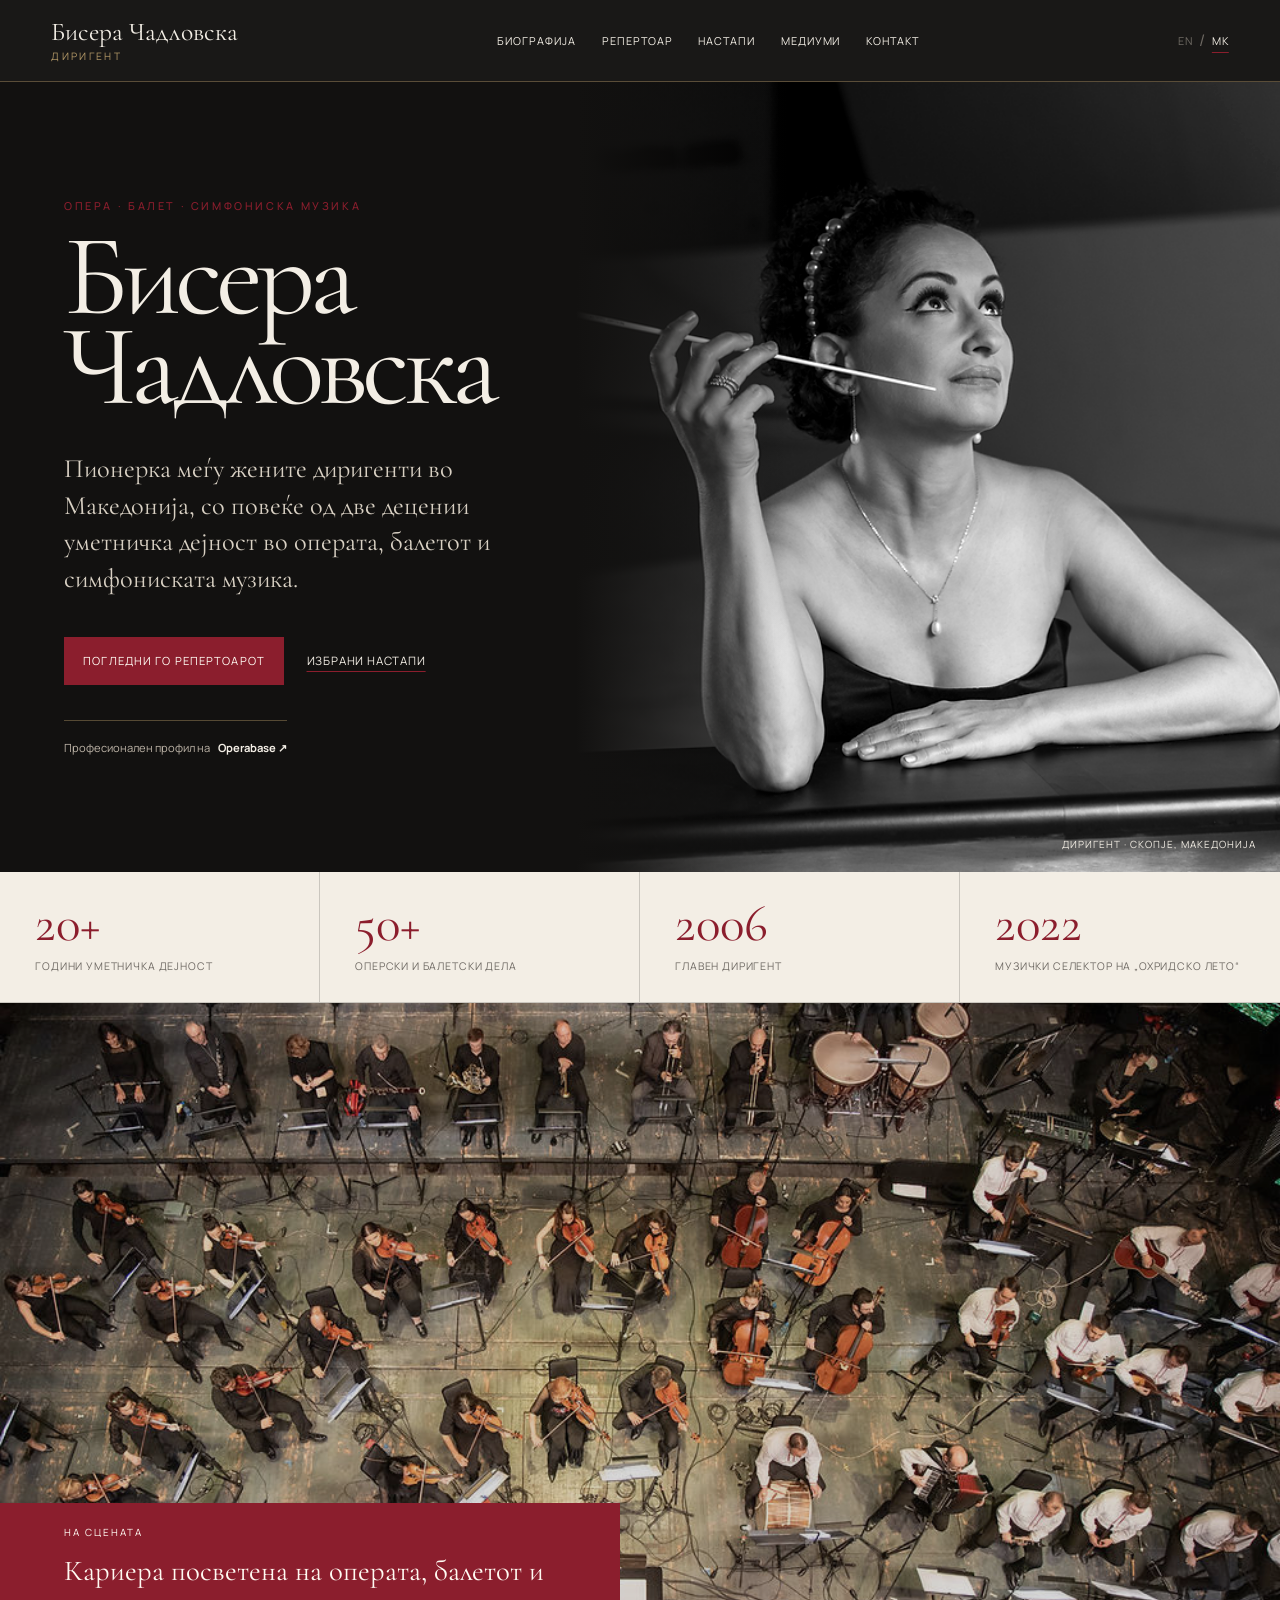
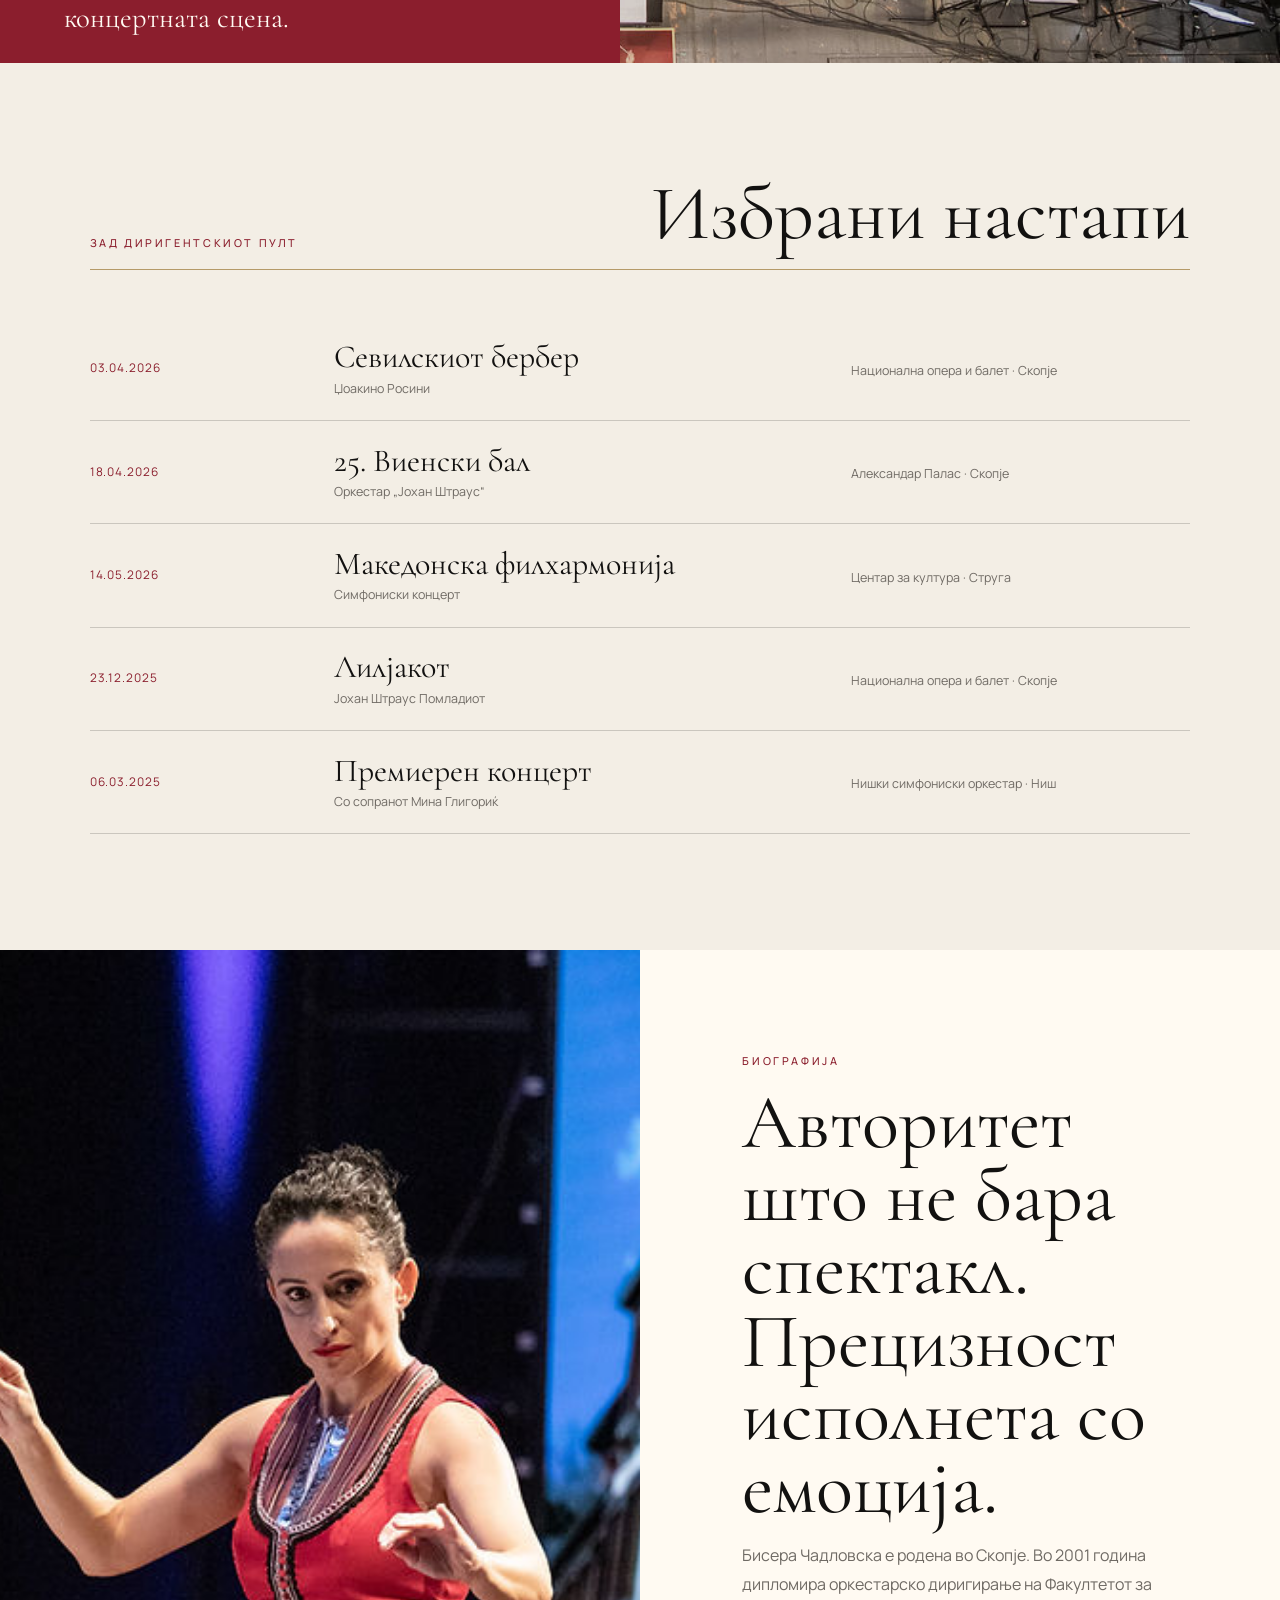
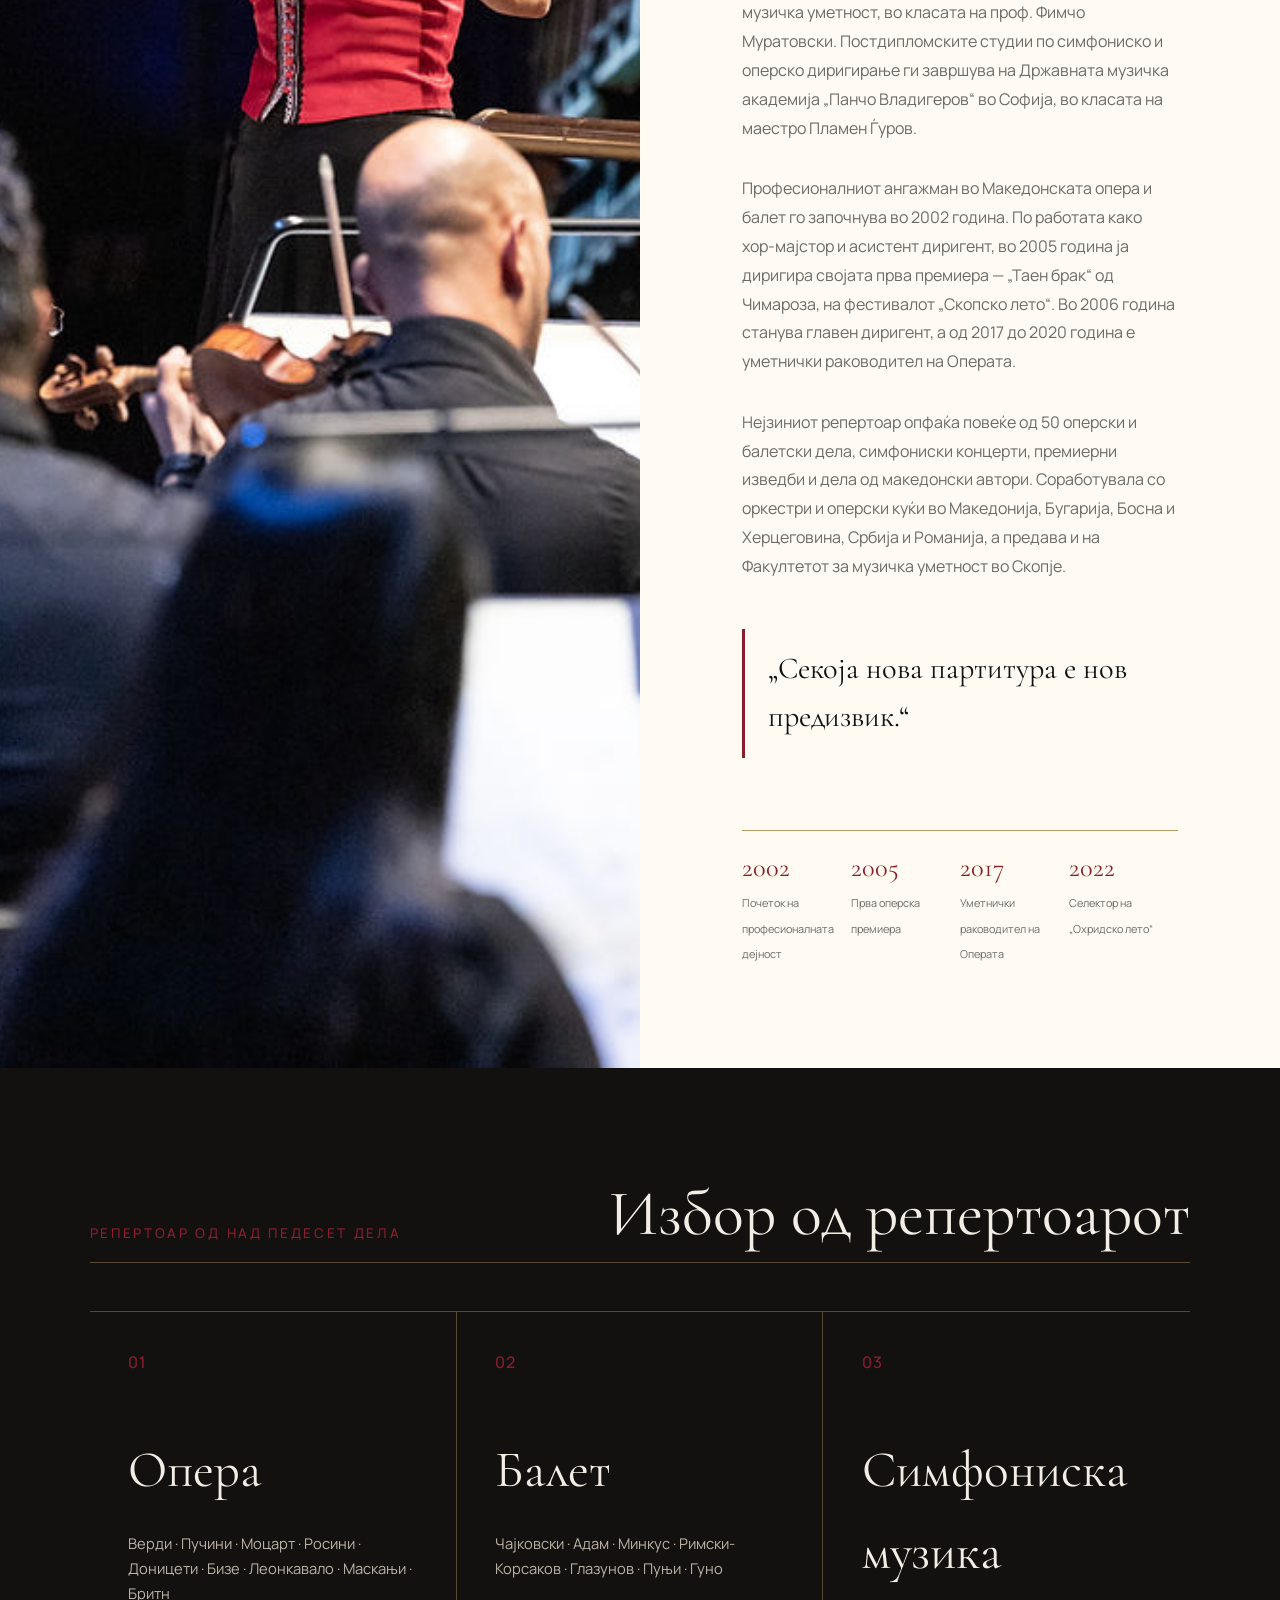
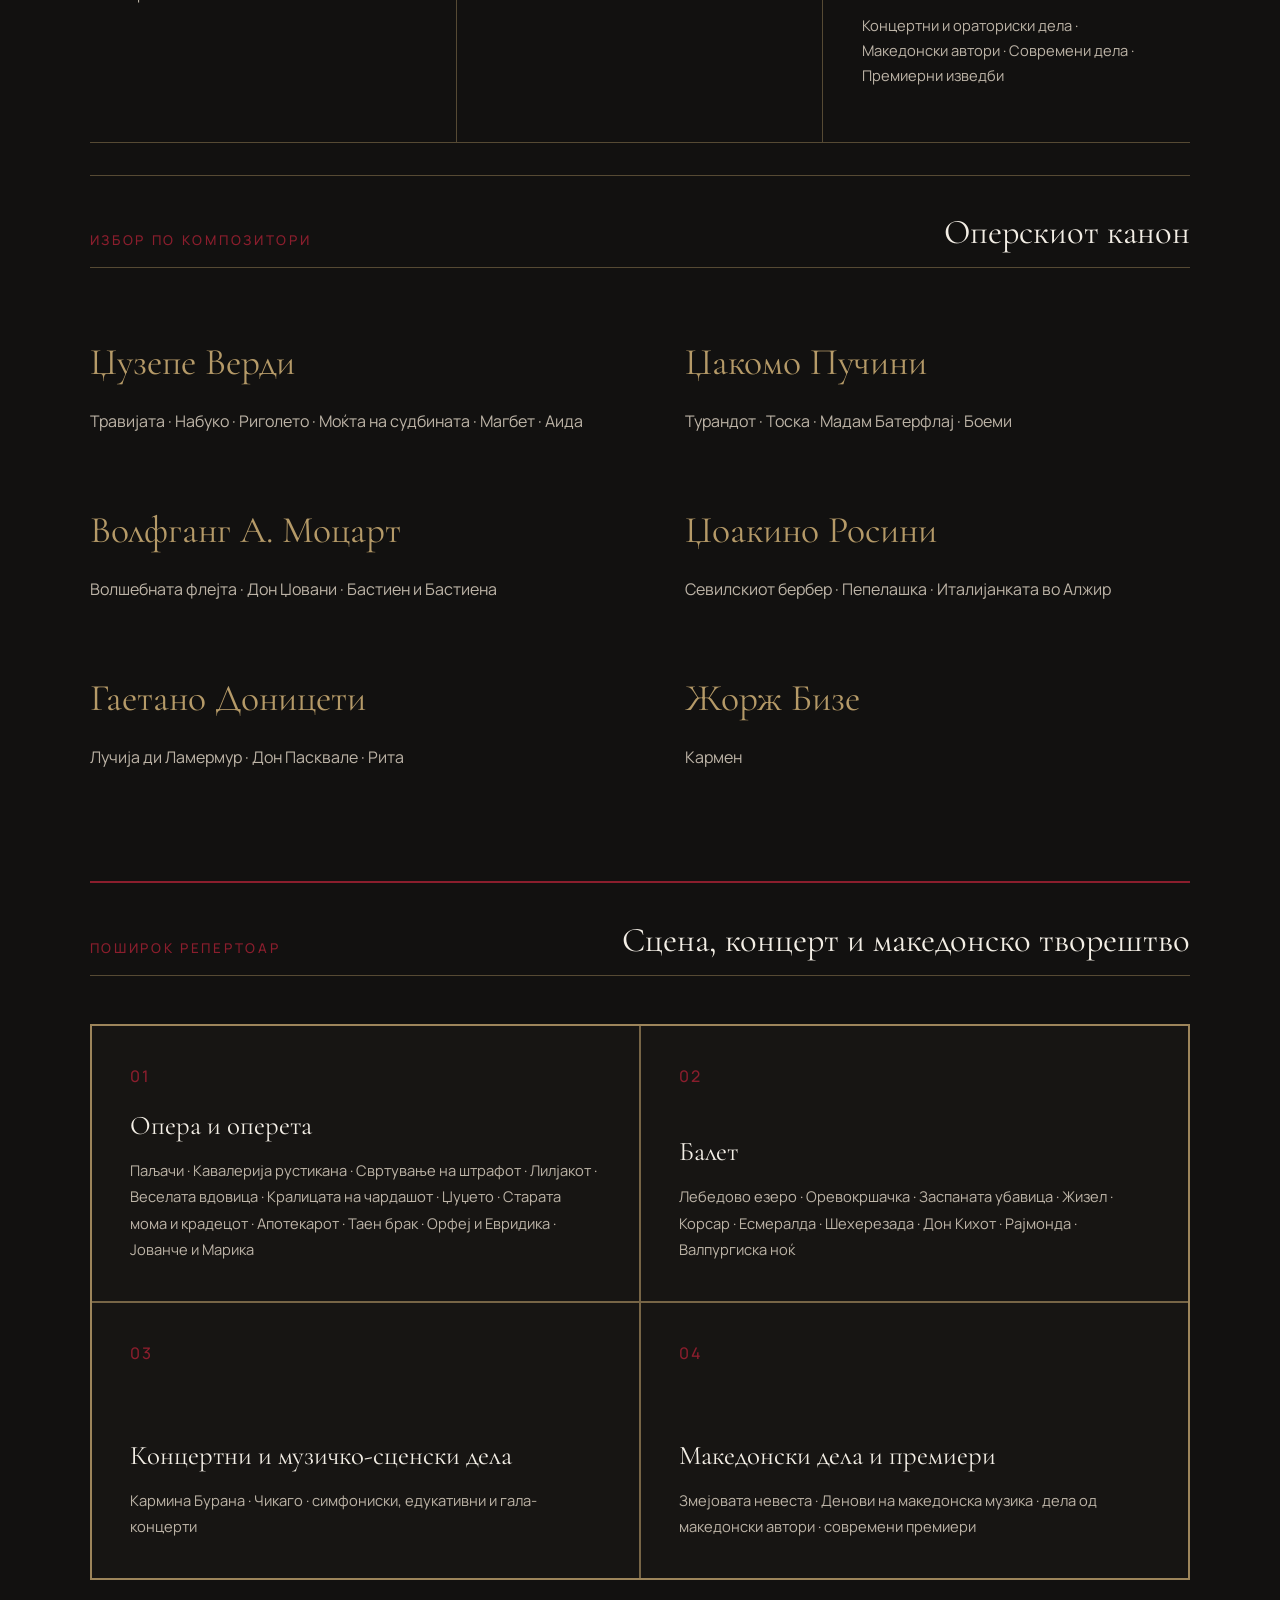
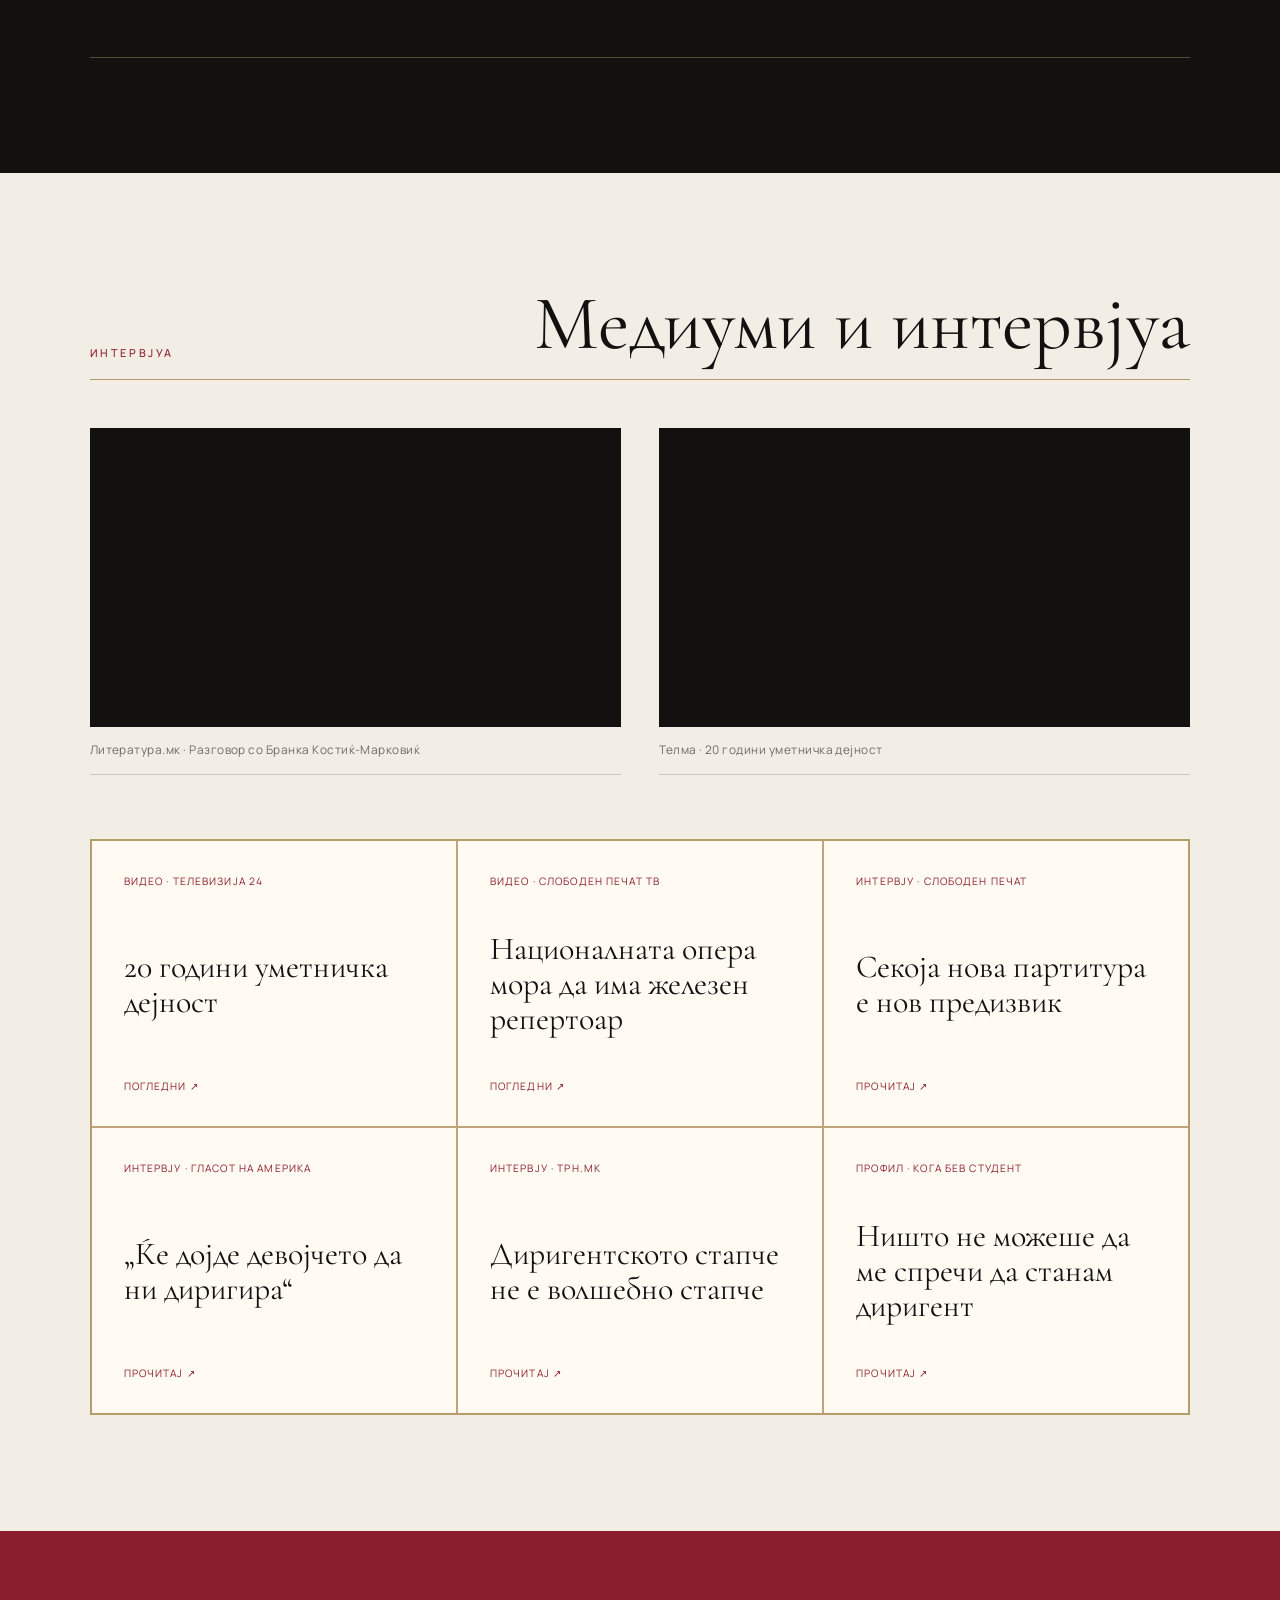
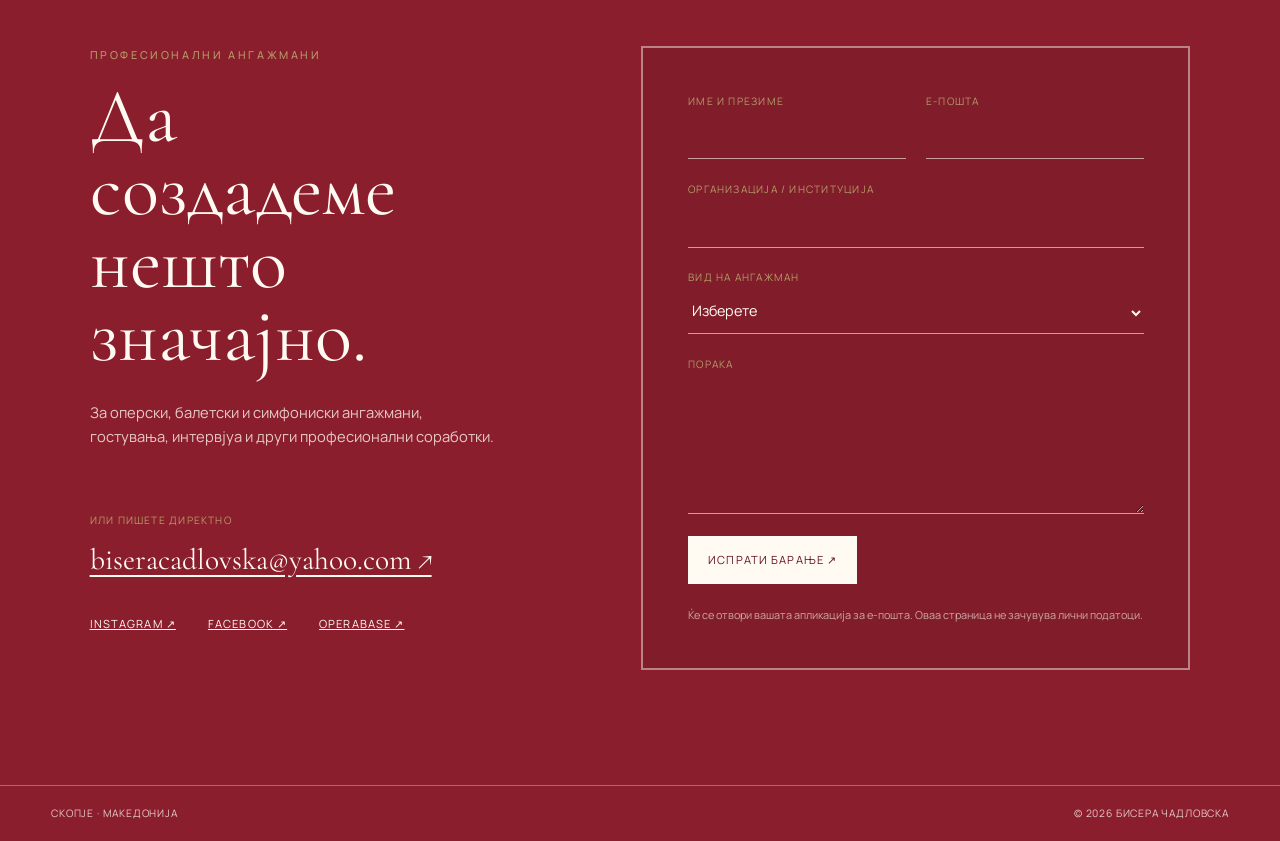
==== commit b652ecaf: "Use route roots for brand navigation" ====
--- a/mk/index.html
+++ b/mk/index.html
@@ -45,7 +45,7 @@
   <a class="skip-link" href="#main">Прескокни до содржината</a>
 
   <header class="site-header">
-    <a class="brand" href="#top" aria-label="Бисера Чадловска — почетна страница">
+    <a class="brand" href="./" aria-label="Бисера Чадловска — почетна страница">
       <span class="brand-name">Бисера Чадловска</span>
       <span class="brand-role">Диригент</span>
     </a>
@@ -65,7 +65,7 @@
   </header>
 
   <main id="main">
-    <section class="hero" id="top">
+    <section class="hero">
       <div class="hero-copy">
         <p class="eyebrow">Опера · Балет · Симфониска музика</p>
         <h1>Бисера<br>Чадловска</h1>
--- a/assets/styles.css
+++ b/assets/styles.css
@@ -517,6 +517,15 @@
   border-color: var(--line-dark);
 }
 
+.repertoire .eyebrow {
+  font-size: clamp(0.84rem, 1vw, 0.96rem);
+  letter-spacing: 0.2em;
+}
+
+.repertoire .section-title {
+  font-size: clamp(2.8rem, 5vw, 4.6rem);
+}
+
 .repertoire .section-inner {
   width: min(100%, 1320px);
 }
@@ -540,7 +549,9 @@
 
 .repertoire-card > span {
   color: var(--crimson);
-  font-size: 0.7rem;
+  font-size: clamp(1rem, 1.25vw, 1.15rem);
+  font-weight: 500;
+  letter-spacing: 0.08em;
 }
 
 .repertoire-card h3 {
@@ -566,8 +577,8 @@
   display: flex;
   align-items: end;
   justify-content: space-between;
-  gap: 2rem;
-  padding: clamp(2.8rem, 5vw, 4rem) 0 1.2rem;
+  gap: 1.5rem;
+  padding: clamp(2rem, 3vw, 2.8rem) 0 1rem;
   border-bottom: 1px solid var(--line-dark);
 }
 
@@ -577,13 +588,14 @@
 }
 
 .repertoire-subheading h3 {
-  max-width: 18ch;
+  max-width: none;
   color: var(--ivory);
   font-family: var(--serif);
-  font-size: clamp(2.2rem, 4vw, 3.5rem);
+  font-size: clamp(1.65rem, 2.7vw, 2.5rem);
   font-weight: 400;
-  line-height: 1;
+  line-height: 1.08;
   text-align: right;
+  white-space: nowrap;
 }
 
 .repertoire-groups {
@@ -633,7 +645,8 @@
 
 .discipline-grid article > span {
   color: var(--crimson);
-  font-size: 0.68rem;
+  font-size: clamp(1rem, 1.25vw, 1.15rem);
+  font-weight: 500;
   letter-spacing: 0.12em;
 }
 
@@ -641,9 +654,10 @@
   margin: auto 0 1rem;
   color: var(--ivory);
   font-family: var(--serif);
-  font-size: clamp(1.9rem, 3vw, 2.5rem);
+  font-size: clamp(1.55rem, 2.1vw, 2rem);
   font-weight: 400;
-  line-height: 1.05;
+  line-height: 1.12;
+  text-wrap: pretty;
 }
 
 .discipline-grid p {
@@ -950,6 +964,10 @@
   .contact .section-inner {
     grid-template-columns: 1fr;
   }
+
+  .repertoire-subheading h3 {
+    white-space: normal;
+  }
 }
 
 @media (max-width: 720px) {
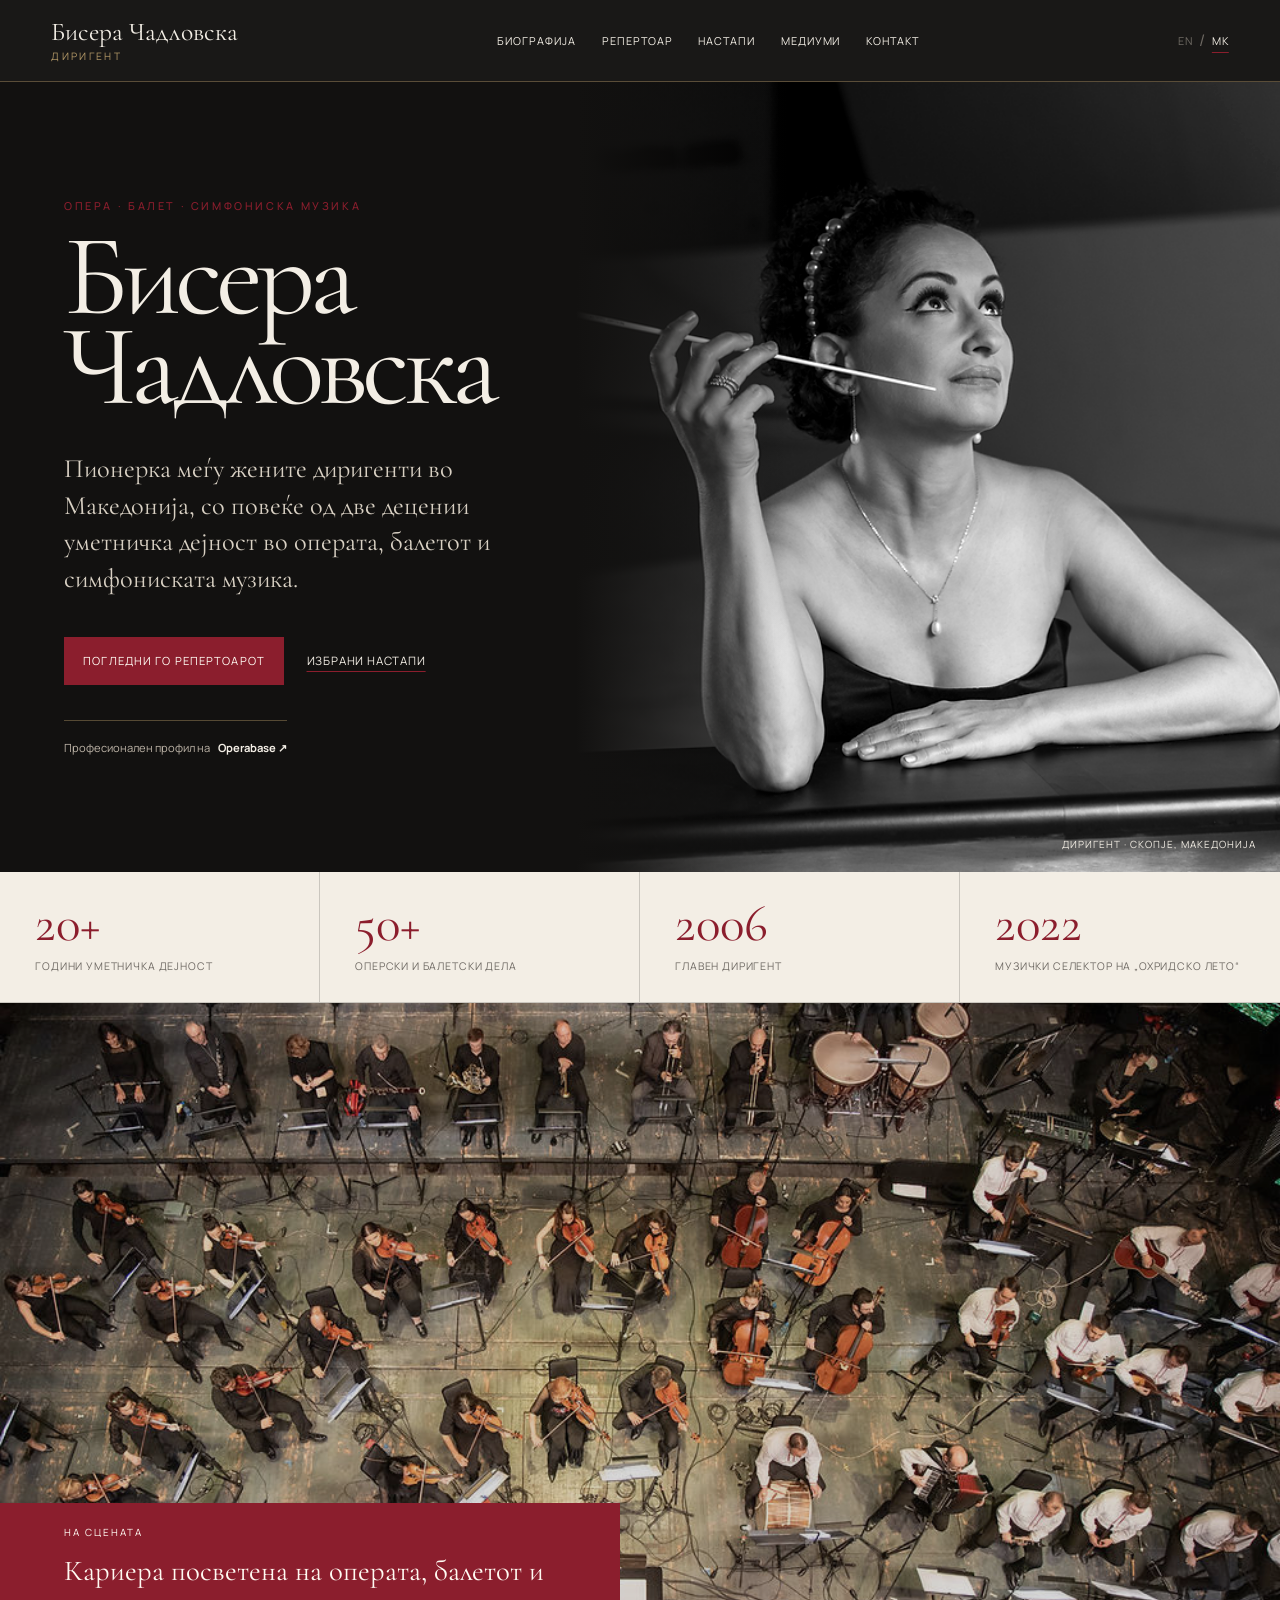
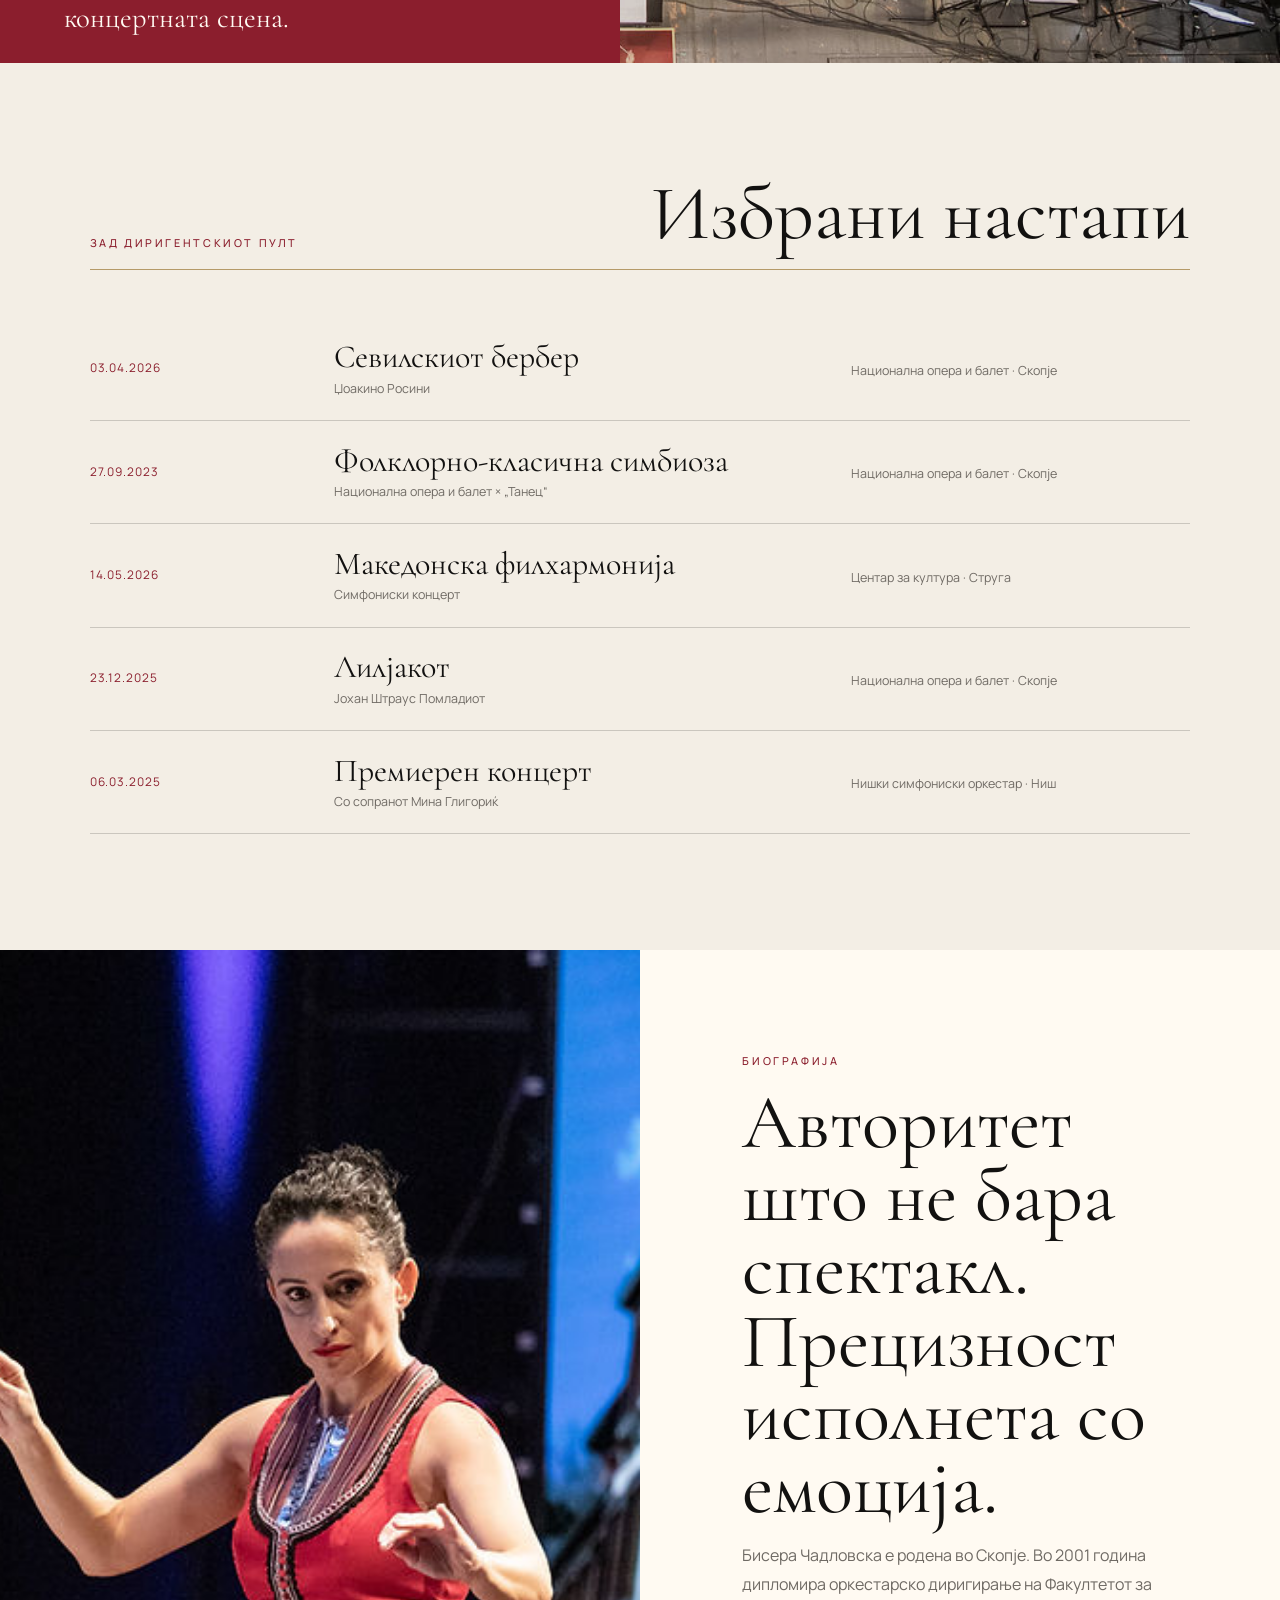
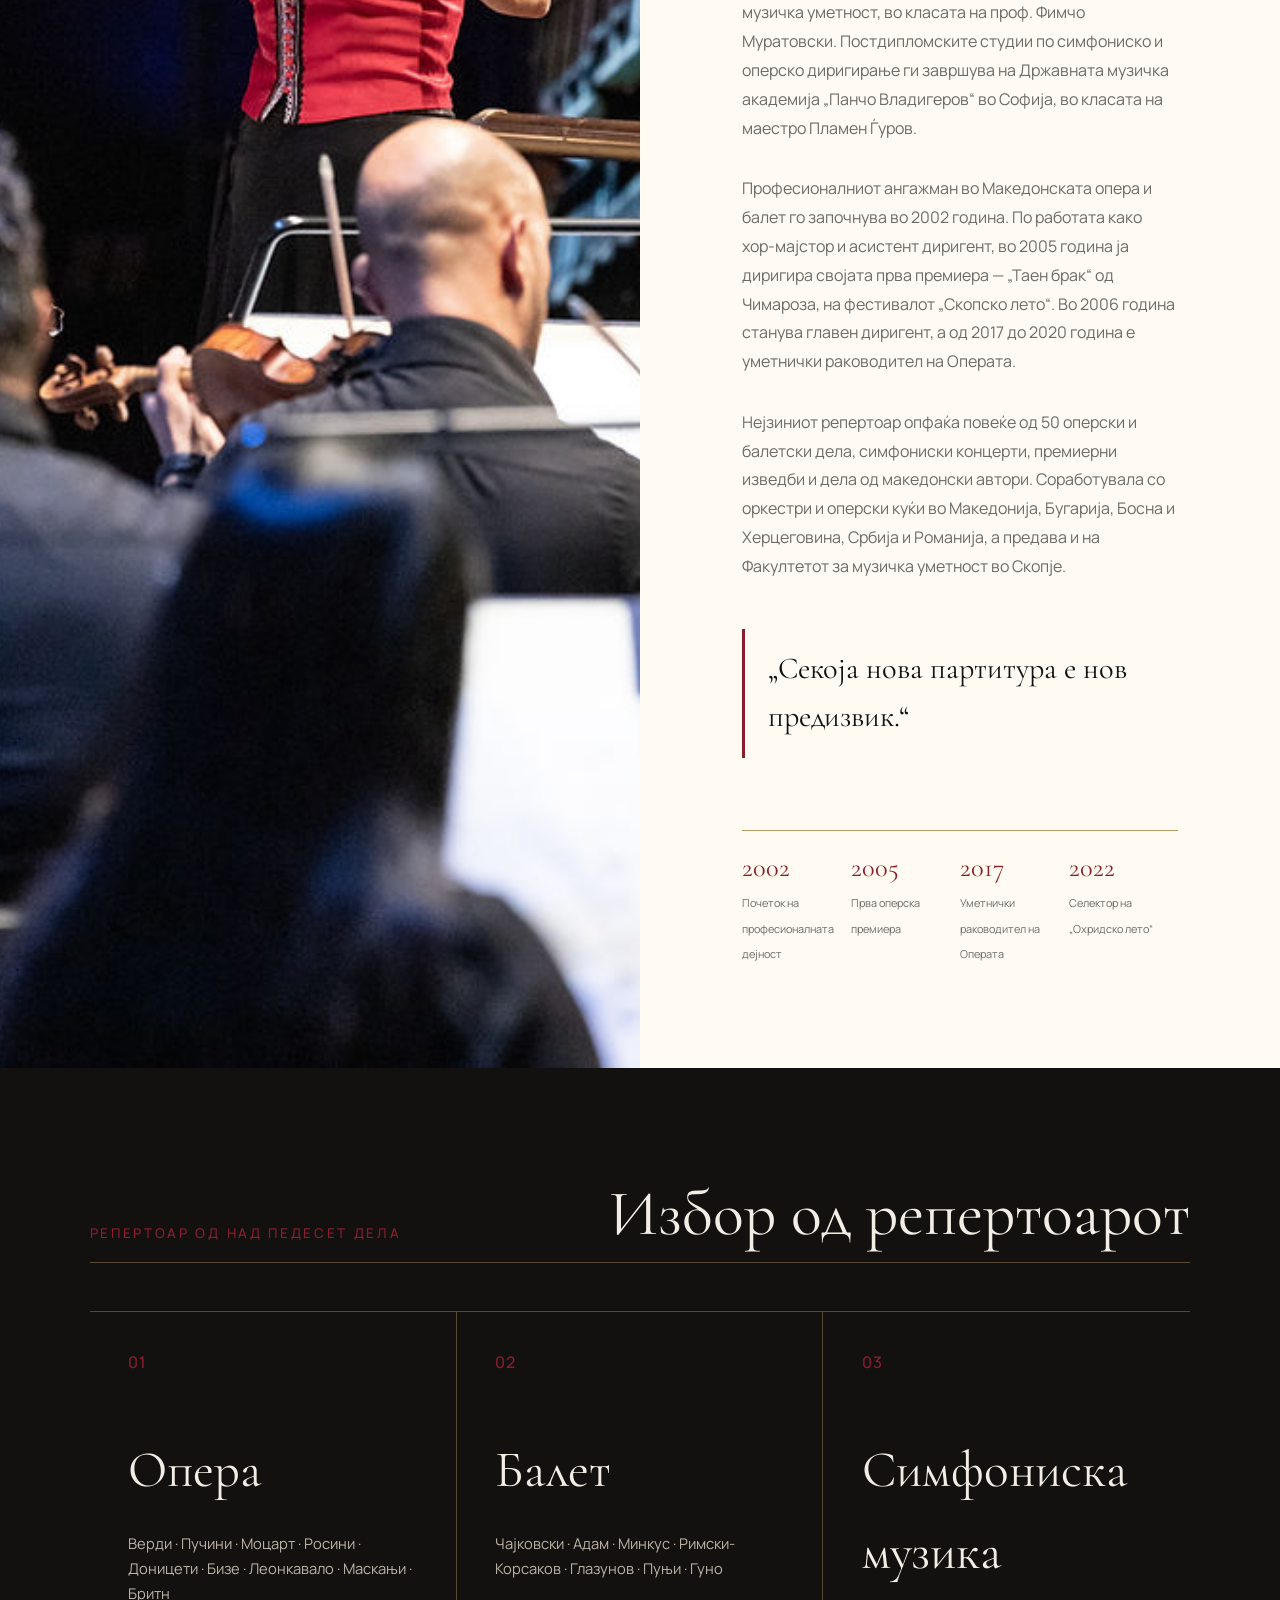
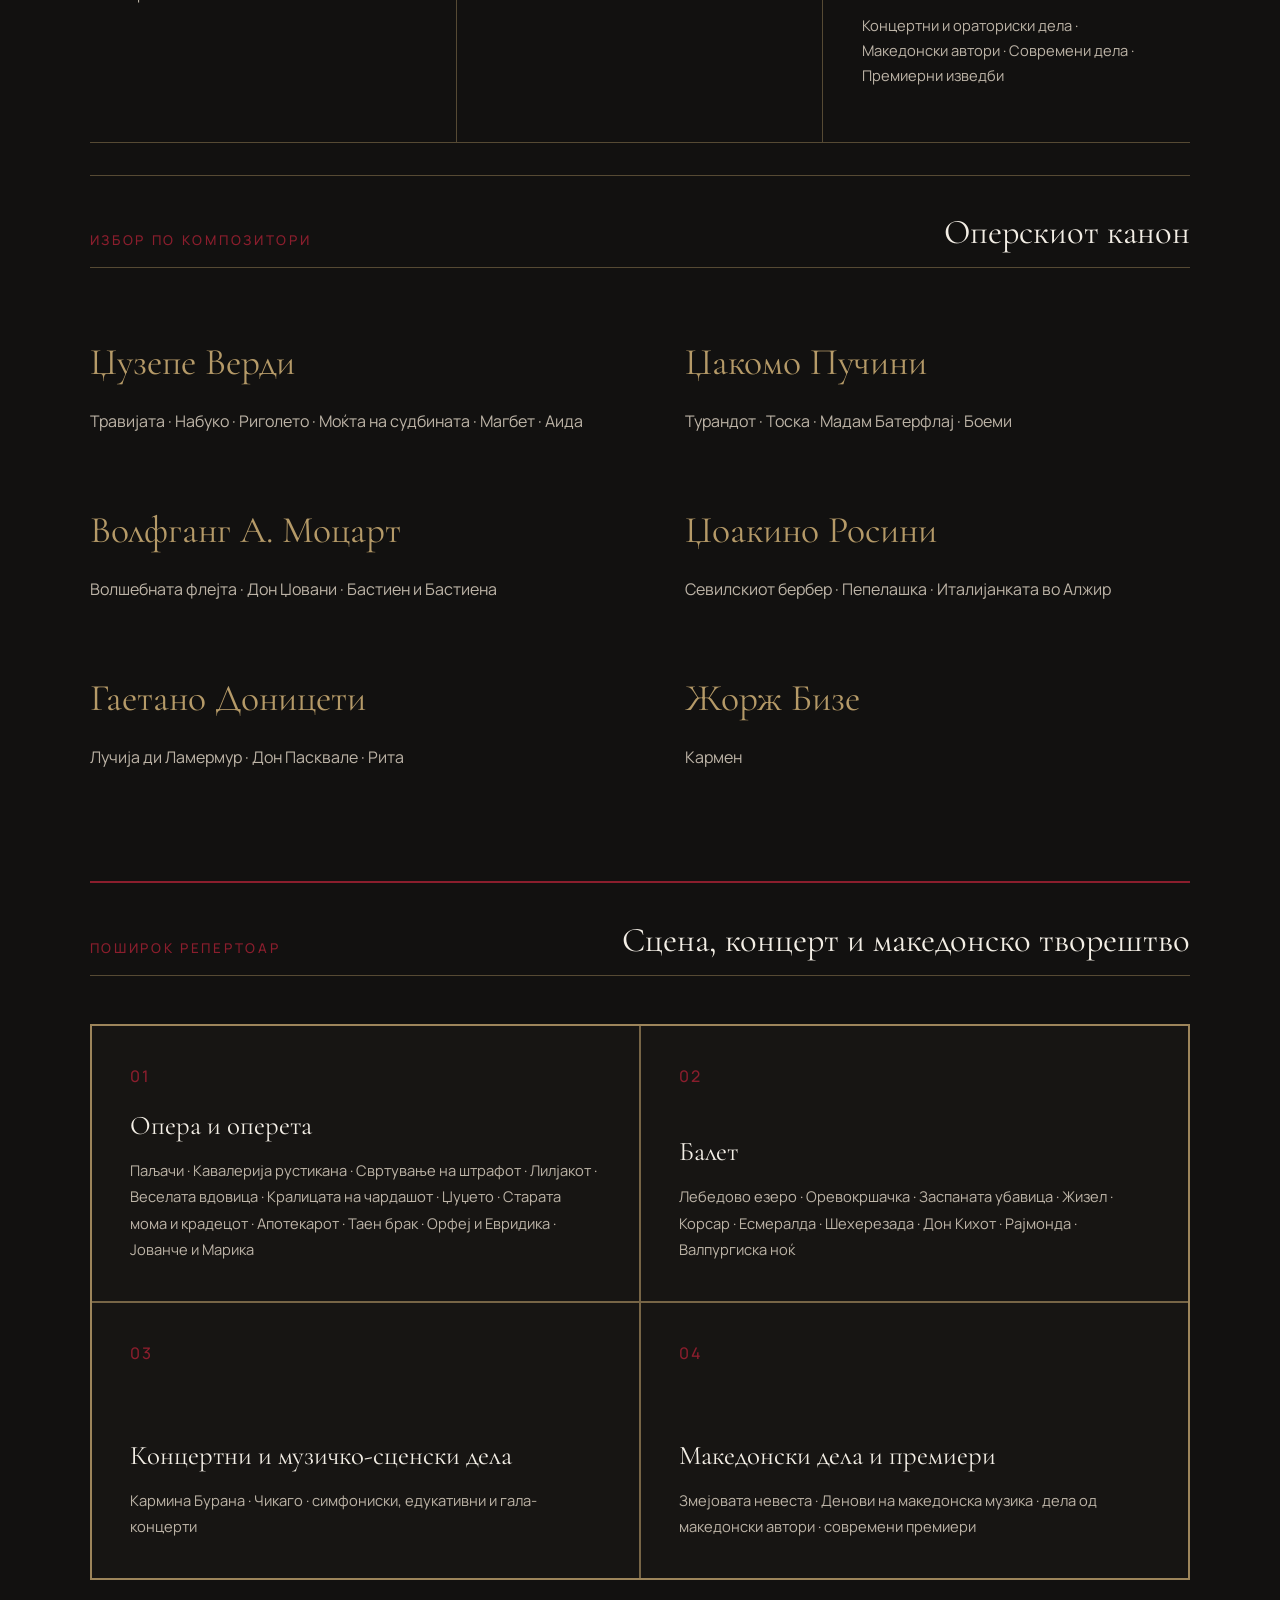
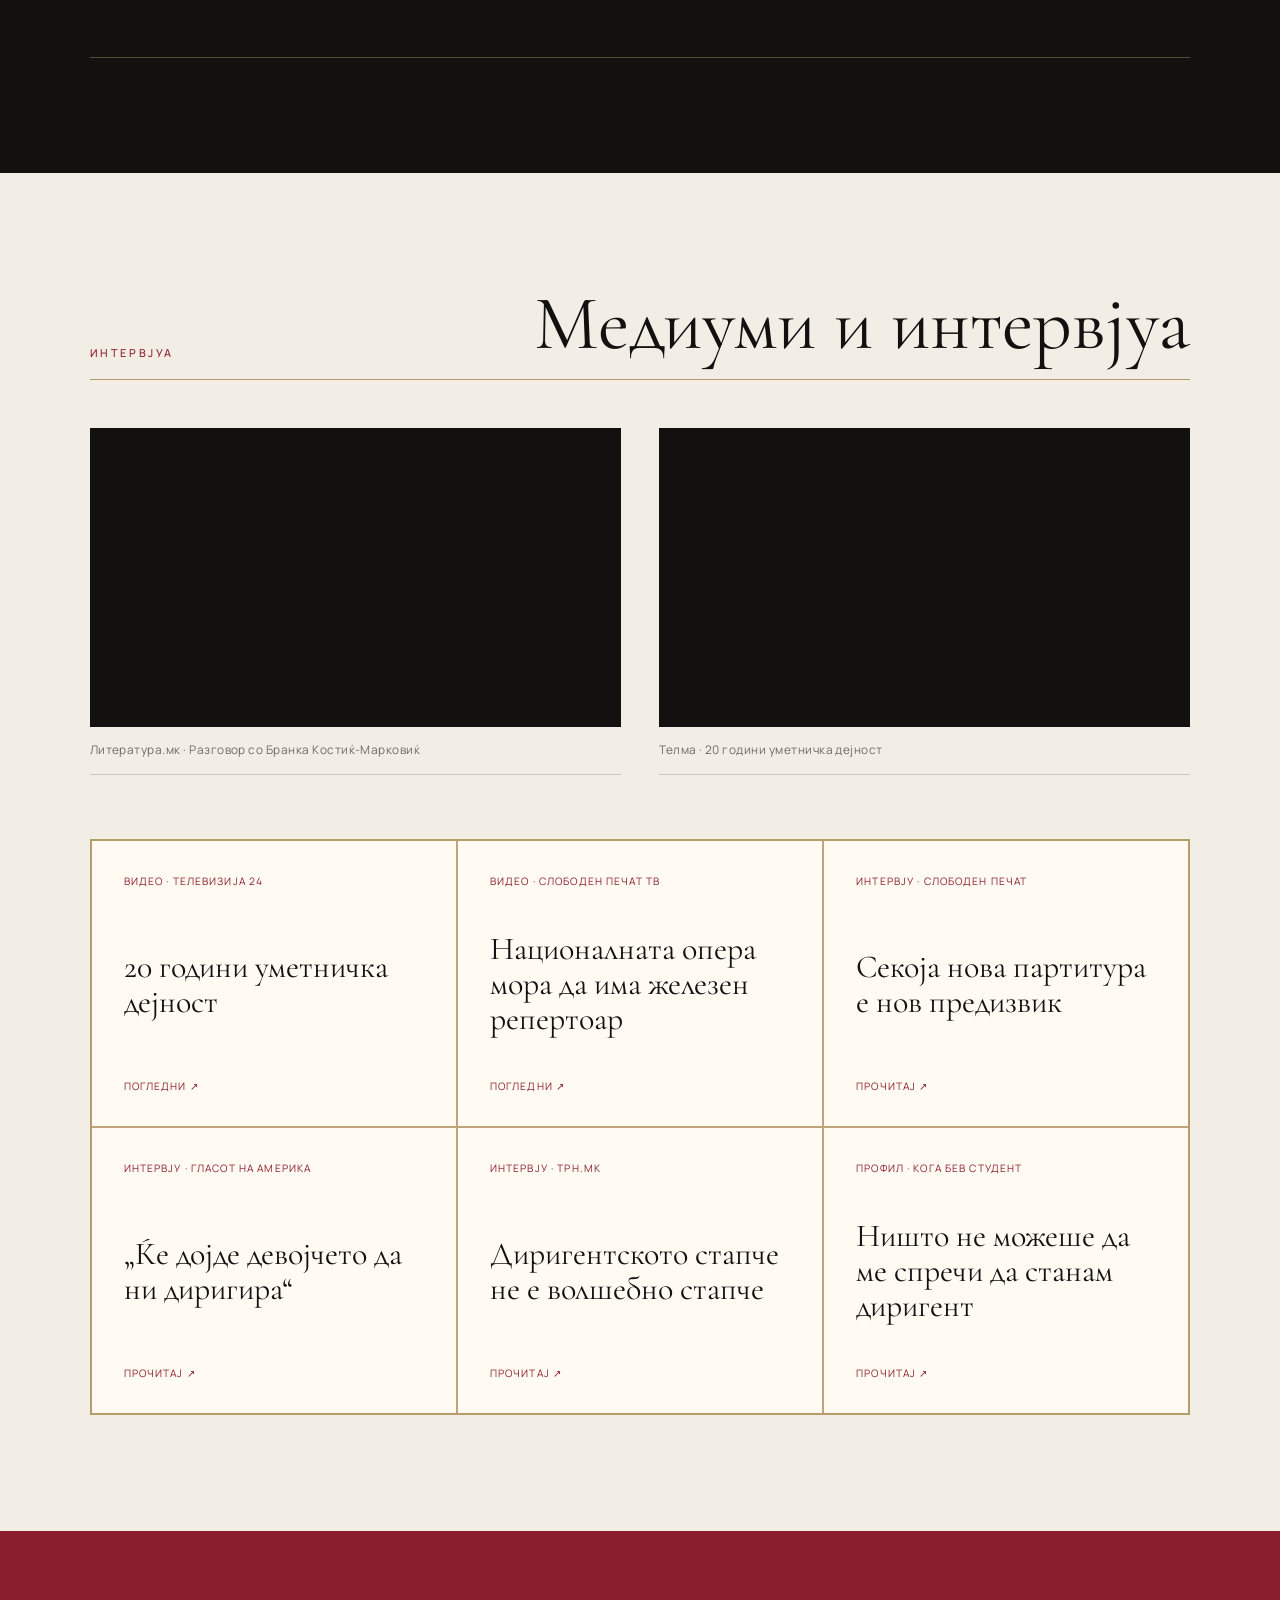
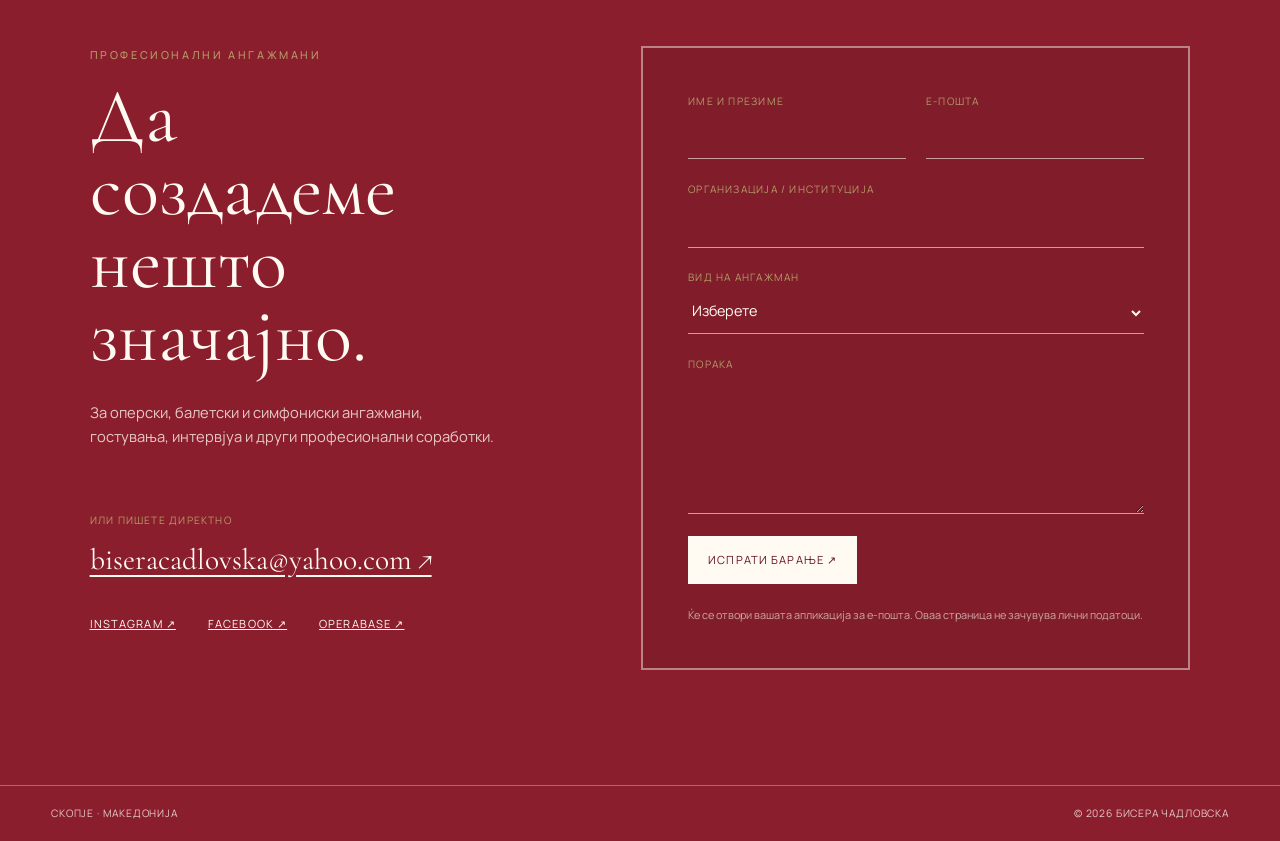
==== commit 27da5e81: "Feature Symbiosis engagement and add favicon" ====
--- a/mk/index.html
+++ b/mk/index.html
@@ -21,6 +21,8 @@
   <meta property="og:locale" content="mk_MK">
   <meta property="og:locale:alternate" content="en_US">
   <meta name="twitter:card" content="summary_large_image">
+  <link rel="icon" type="image/png" sizes="64x64" href="../assets/images/favicon.png">
+  <link rel="apple-touch-icon" sizes="180x180" href="../assets/images/apple-touch-icon.png">
   <link rel="preload" href="../assets/images/bisera-portrait.avif" as="image" type="image/avif">
   <link rel="stylesheet" href="../assets/styles.css">
   <script type="application/ld+json">
@@ -109,9 +111,9 @@
             <p>Национална опера и балет · Скопје</p>
           </article>
           <article>
-            <time datetime="2026-04-18">18.04.2026</time>
-            <div><h3>25. Виенски бал</h3><p>Оркестар „Јохан Штраус“</p></div>
-            <p>Александар Палас · Скопје</p>
+            <time datetime="2023-09-27">27.09.2023</time>
+            <div><h3>Фолклорно-класична симбиоза</h3><p>Национална опера и балет × „Танец“</p></div>
+            <p>Национална опера и балет · Скопје</p>
           </article>
           <article>
             <time datetime="2026-05-14">14.05.2026</time>
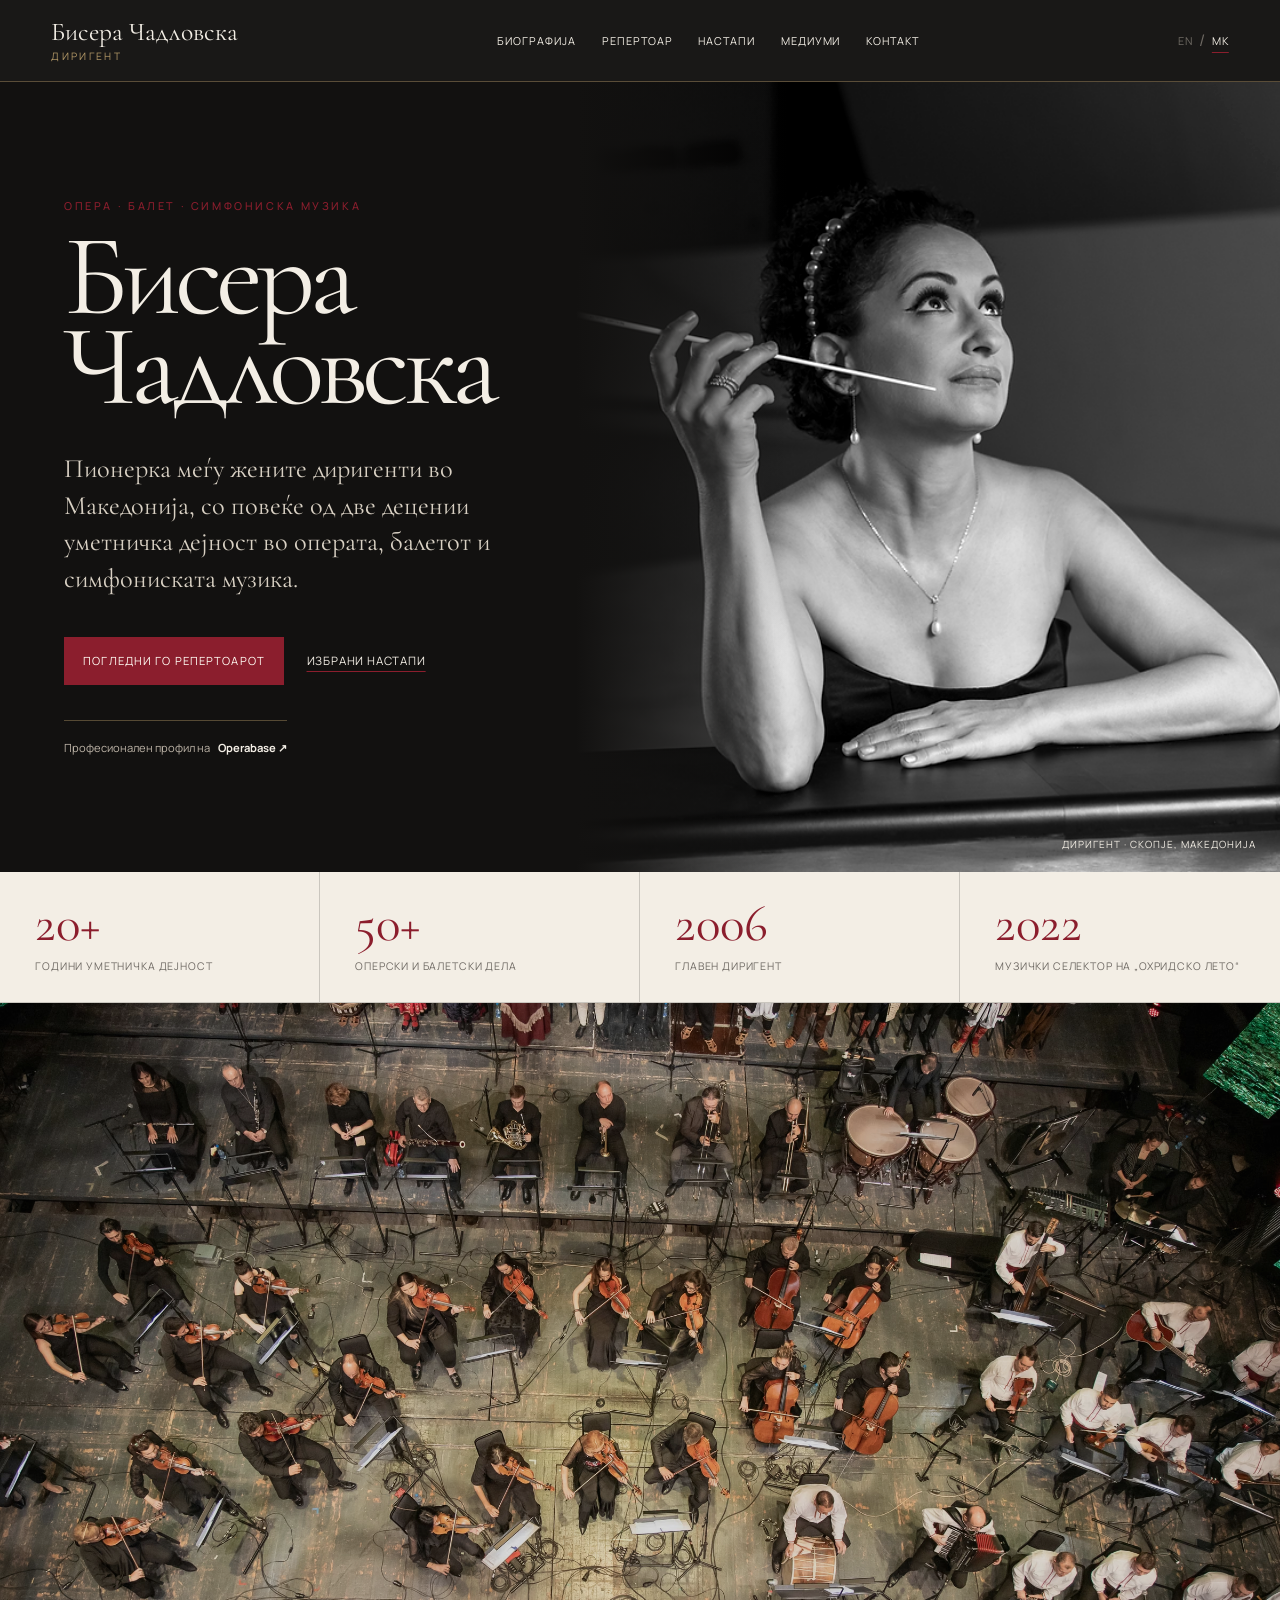
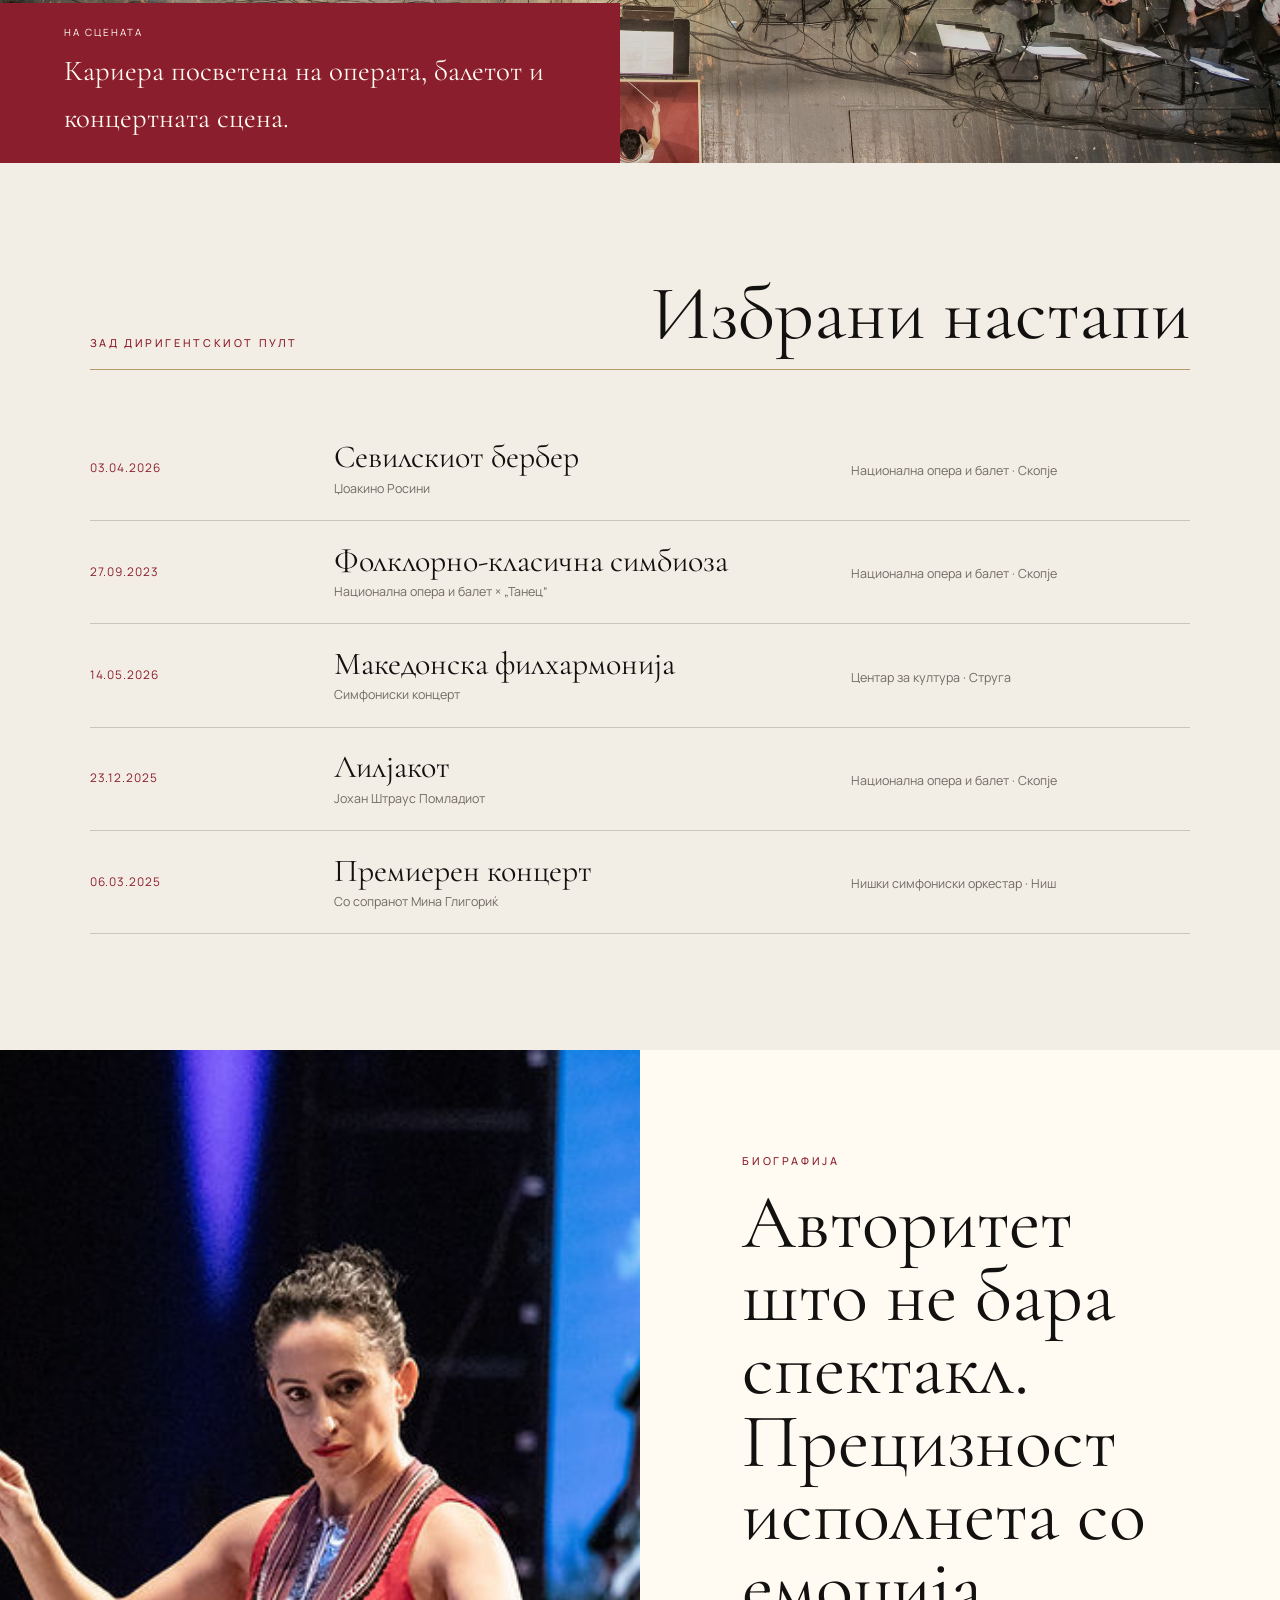
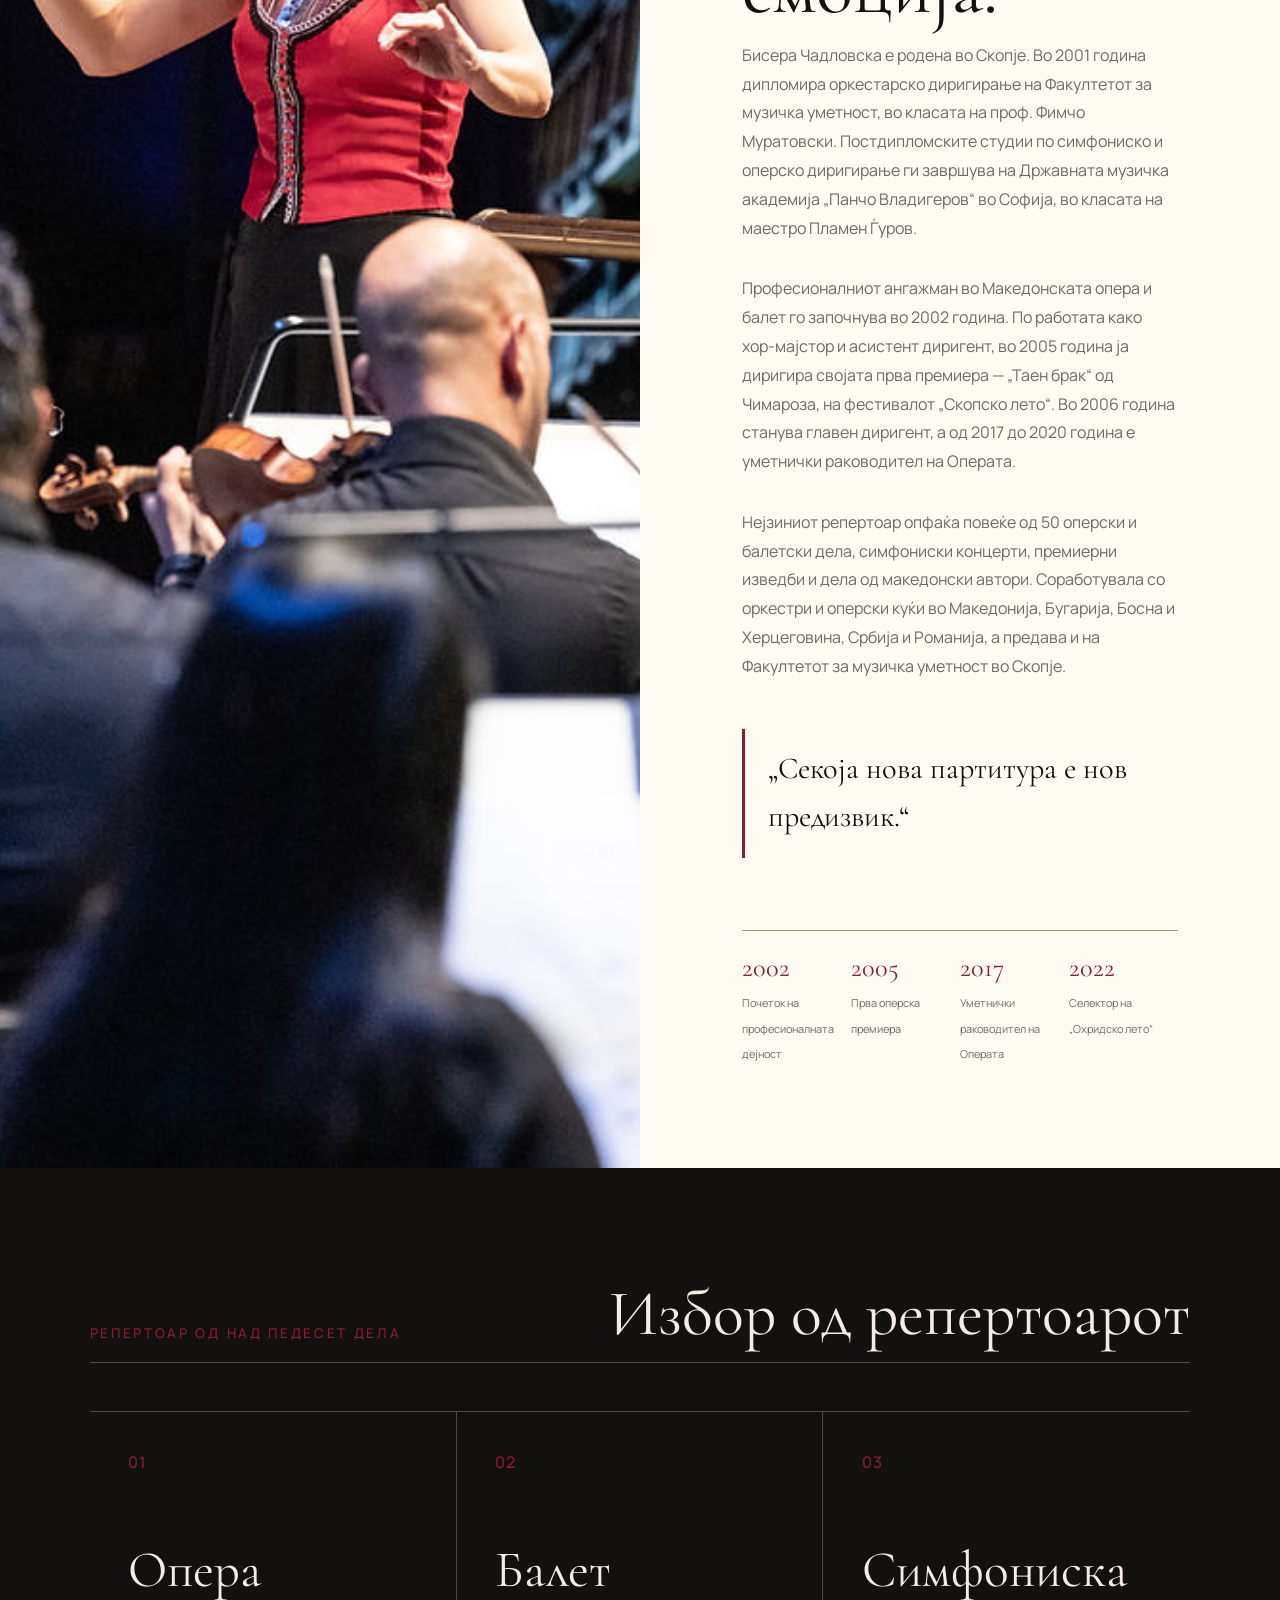
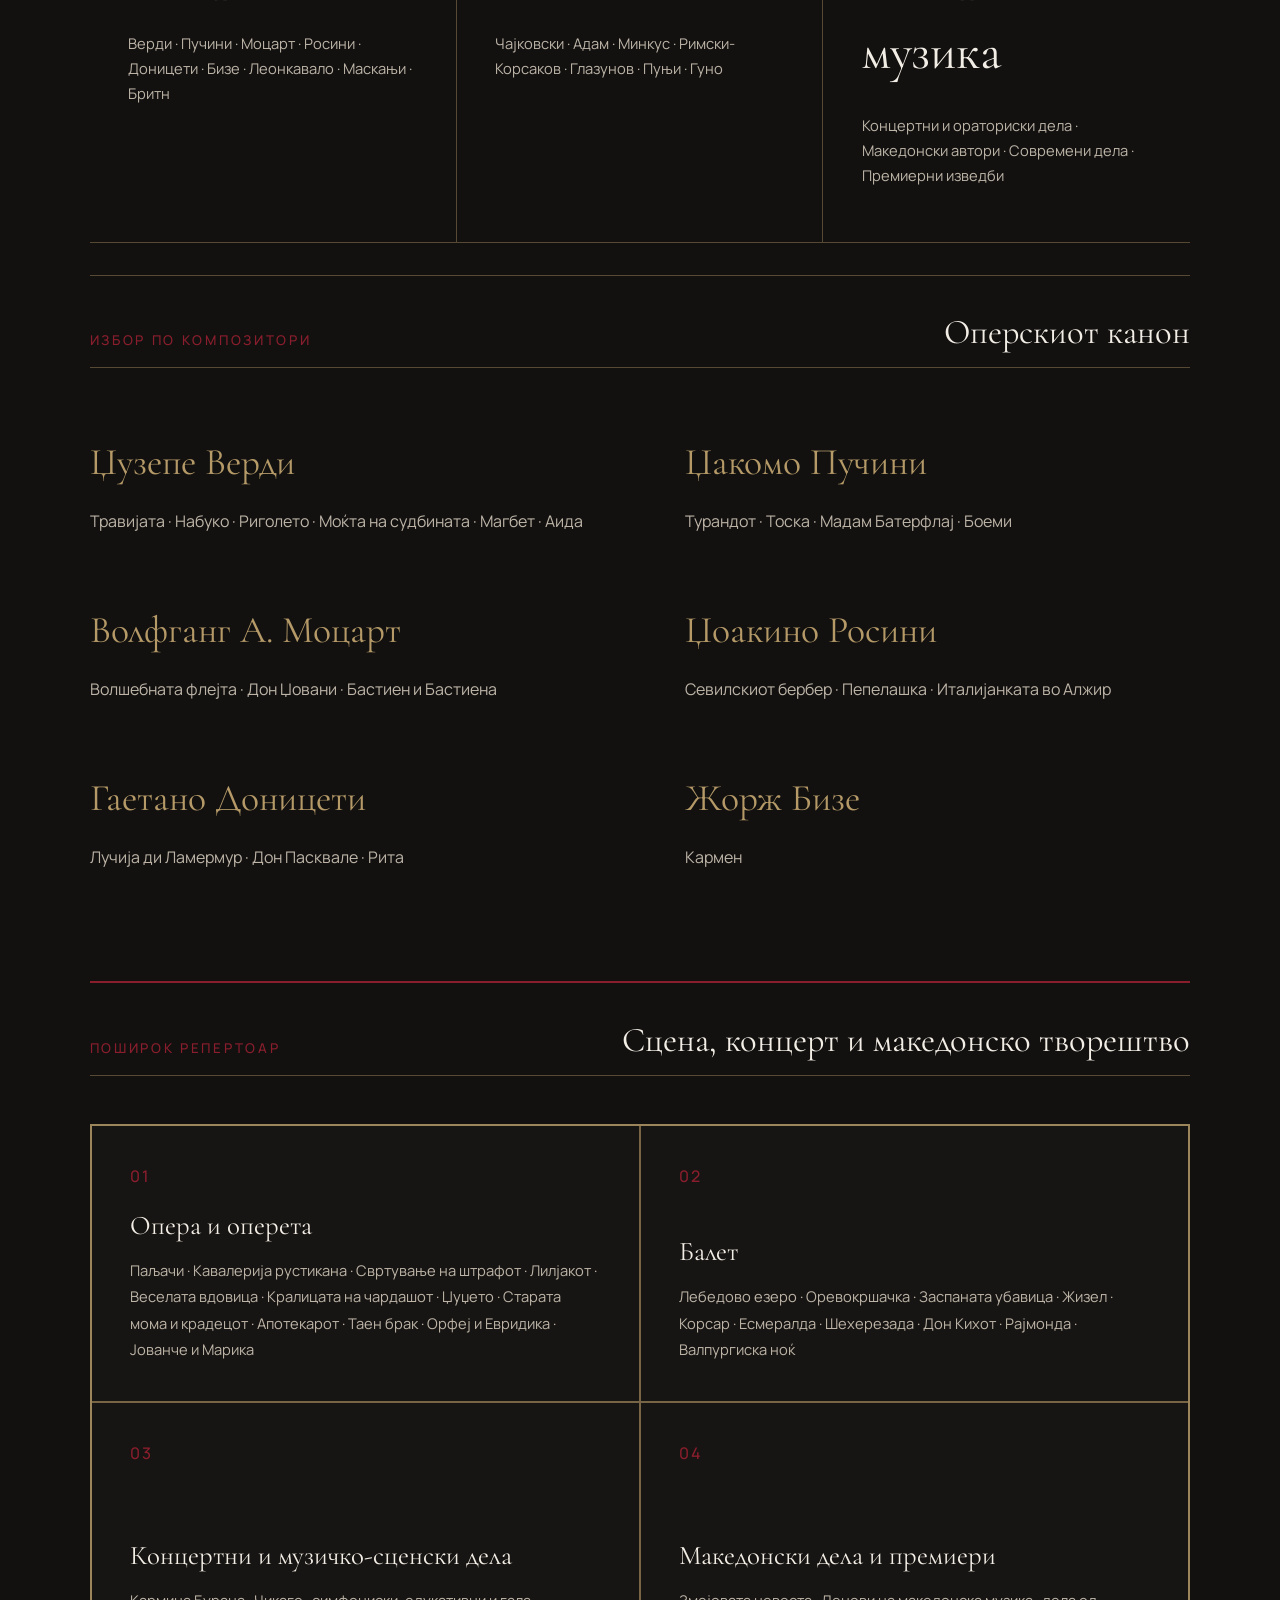
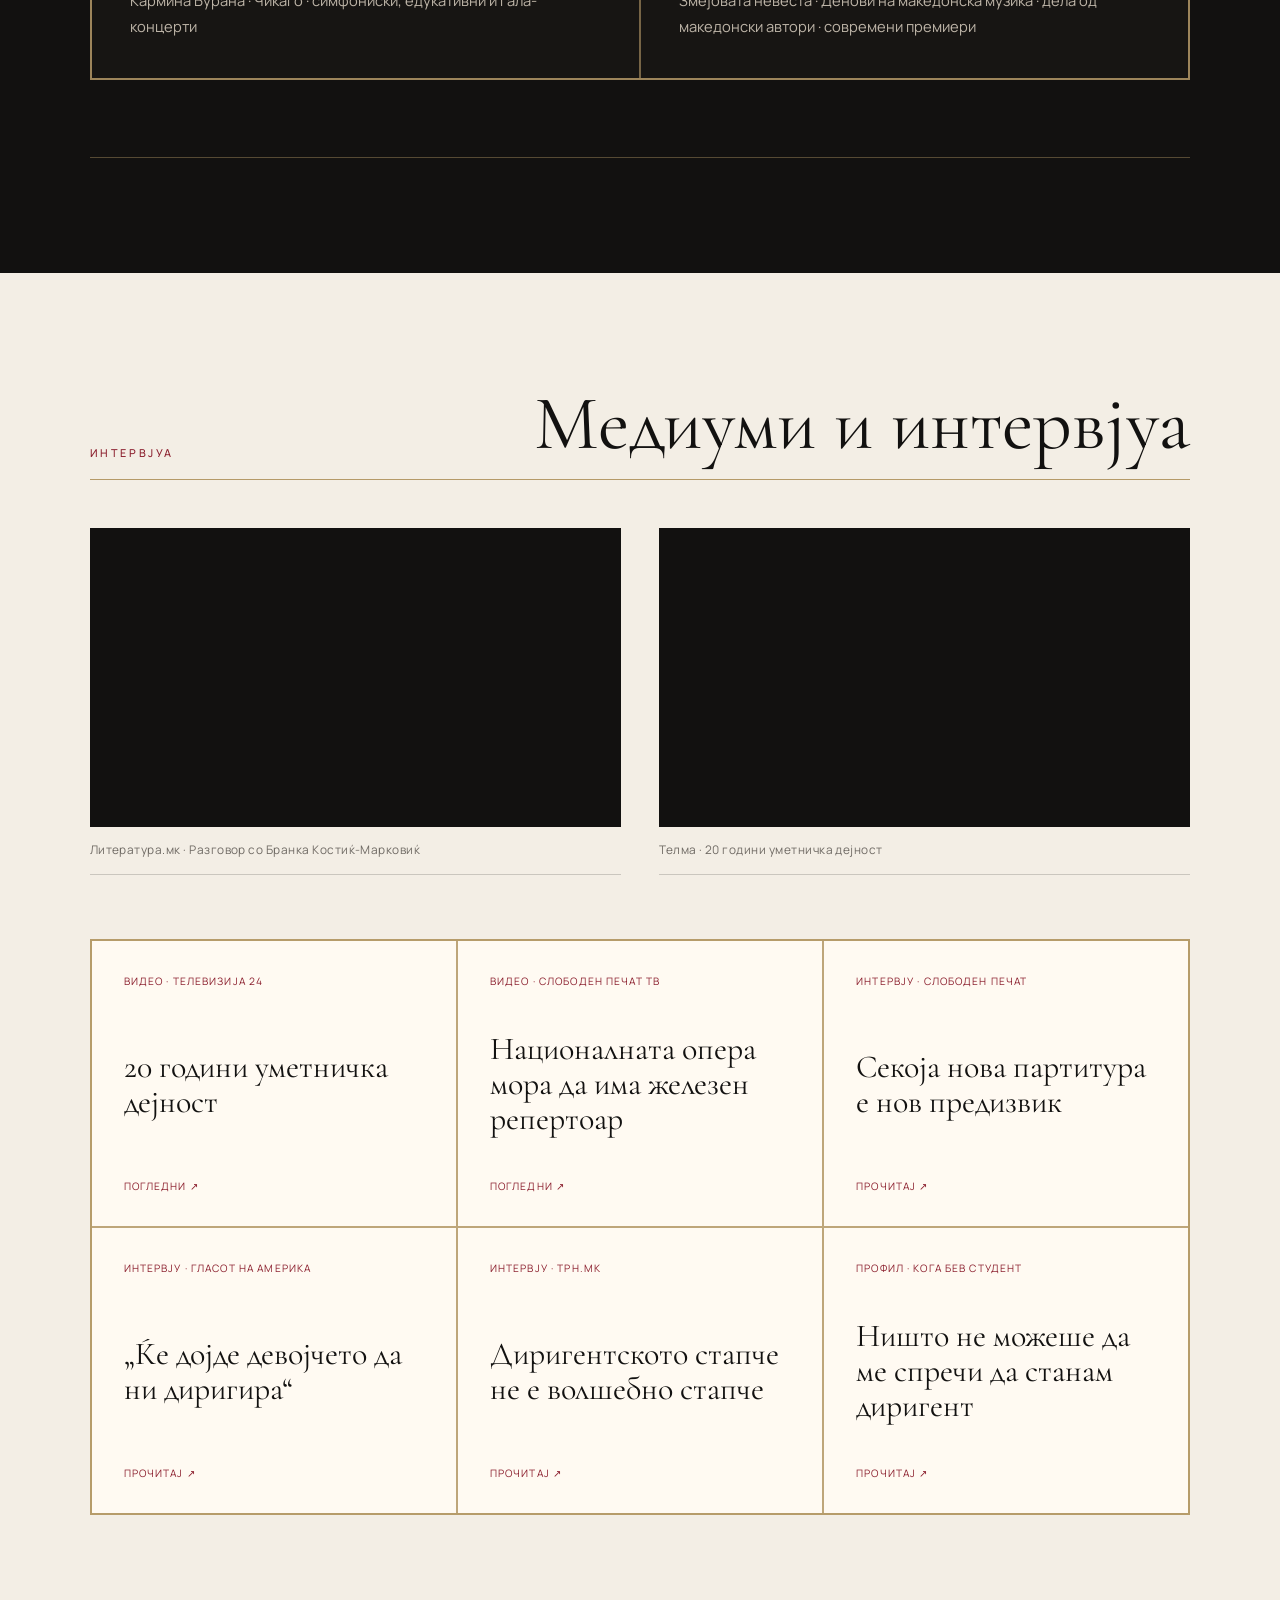
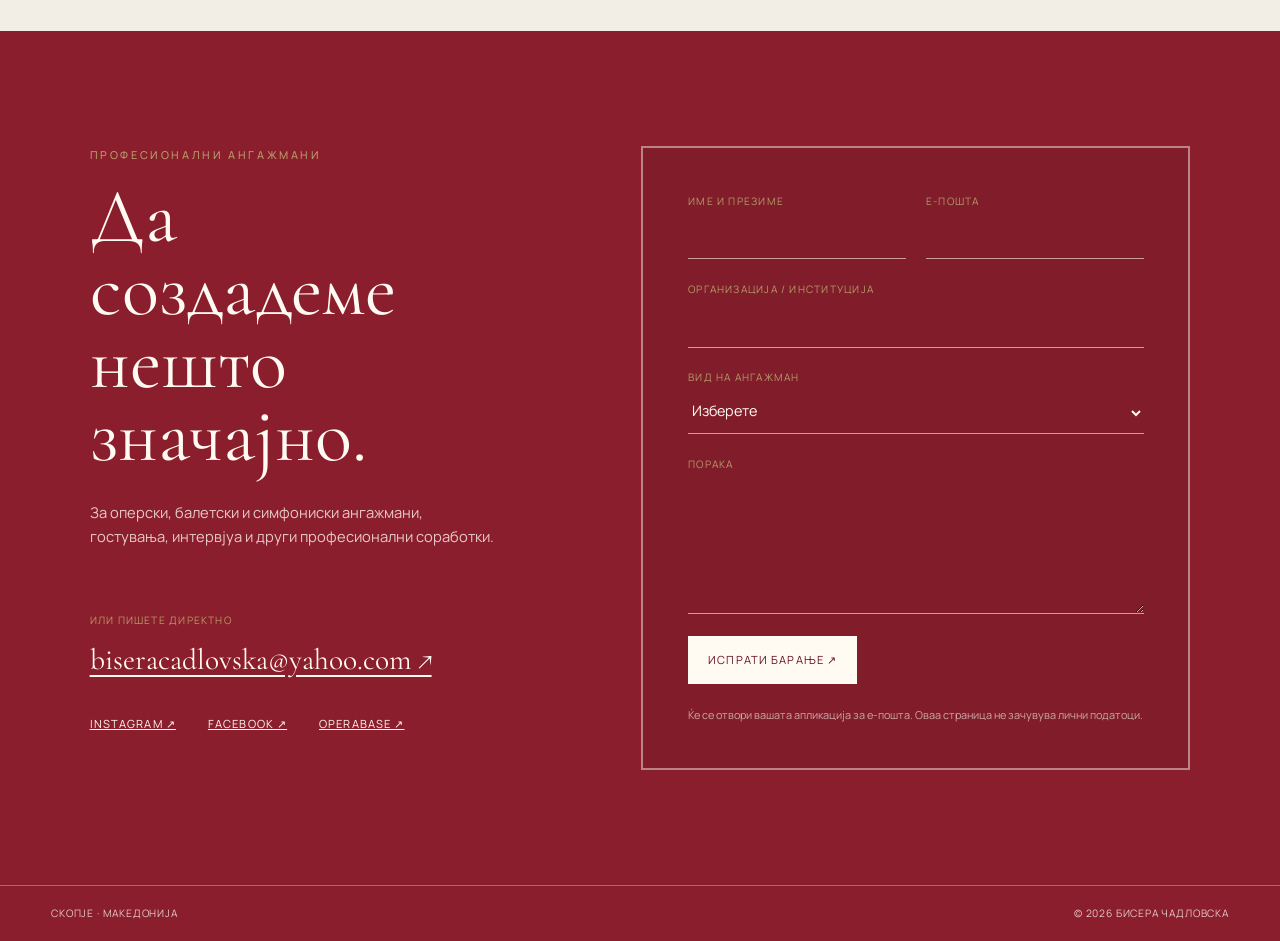
==== commit fa9d767f: "Replace orchestra overhead image" ====
--- a/mk/index.html
+++ b/mk/index.html
@@ -6,15 +6,15 @@
   <title>Бисера Чадловска — Диригент</title>
   <meta name="description" content="Официјална веб-страница на Бисера Чадловска, пионерка меѓу жените диригенти во Македонија, со богат оперски, балетски и симфониски репертоар.">
   <meta name="theme-color" content="#121110">
-  <link rel="canonical" href="https://aleksandar-t.github.io/bisera-chadlovska/mk/">
-  <link rel="alternate" hreflang="en" href="https://aleksandar-t.github.io/bisera-chadlovska/">
-  <link rel="alternate" hreflang="mk" href="https://aleksandar-t.github.io/bisera-chadlovska/mk/">
-  <link rel="alternate" hreflang="x-default" href="https://aleksandar-t.github.io/bisera-chadlovska/">
+  <link rel="canonical" href="https://biserachadlovska.com/mk/">
+  <link rel="alternate" hreflang="en" href="https://biserachadlovska.com/">
+  <link rel="alternate" hreflang="mk" href="https://biserachadlovska.com/mk/">
+  <link rel="alternate" hreflang="x-default" href="https://biserachadlovska.com/">
   <meta property="og:type" content="profile">
   <meta property="og:title" content="Бисера Чадловска — Диригент">
   <meta property="og:description" content="Опера · Балет · Симфониска музика. Повеќе од две децении зад диригентскиот пулт.">
-  <meta property="og:url" content="https://aleksandar-t.github.io/bisera-chadlovska/mk/">
-  <meta property="og:image" content="https://aleksandar-t.github.io/bisera-chadlovska/assets/images/og-bisera-chadlovska.jpg">
+  <meta property="og:url" content="https://biserachadlovska.com/mk/">
+  <meta property="og:image" content="https://biserachadlovska.com/assets/images/og-bisera-chadlovska.jpg">
   <meta property="og:image:width" content="1200">
   <meta property="og:image:height" content="630">
   <meta property="og:image:alt" content="Портрет на диригентката Бисера Чадловска">
@@ -32,8 +32,8 @@
     "name": "Бисера Чадловска",
     "alternateName": "Bisera Chadlovska",
     "jobTitle": "Диригент",
-    "url": "https://aleksandar-t.github.io/bisera-chadlovska/mk/",
-    "image": "https://aleksandar-t.github.io/bisera-chadlovska/assets/images/bisera-portrait.avif",
+    "url": "https://biserachadlovska.com/mk/",
+    "image": "https://biserachadlovska.com/assets/images/bisera-portrait.avif",
     "homeLocation": { "@type": "Place", "name": "Скопје, Македонија" },
     "sameAs": [
       "https://www.operabase.com/bisera-chadlovska-a25949/en",
@@ -94,7 +94,7 @@
     </section>
 
     <section class="stage-moment" aria-label="Бисера Чадловска диригира со оркестар">
-      <img src="../assets/images/orchestra-overhead.avif" width="1000" height="660" loading="lazy" alt="Оркестар виден одозгора, со Бисера Чадловска на диригентскиот пулт">
+      <img src="../assets/images/orchestra-overhead.avif" width="2400" height="1600" loading="lazy" alt="Оркестар виден одозгора, со Бисера Чадловска на диригентскиот пулт">
       <div class="stage-caption"><span>На сцената</span><strong>Кариера посветена на операта, балетот и концертната сцена.</strong></div>
     </section>
 
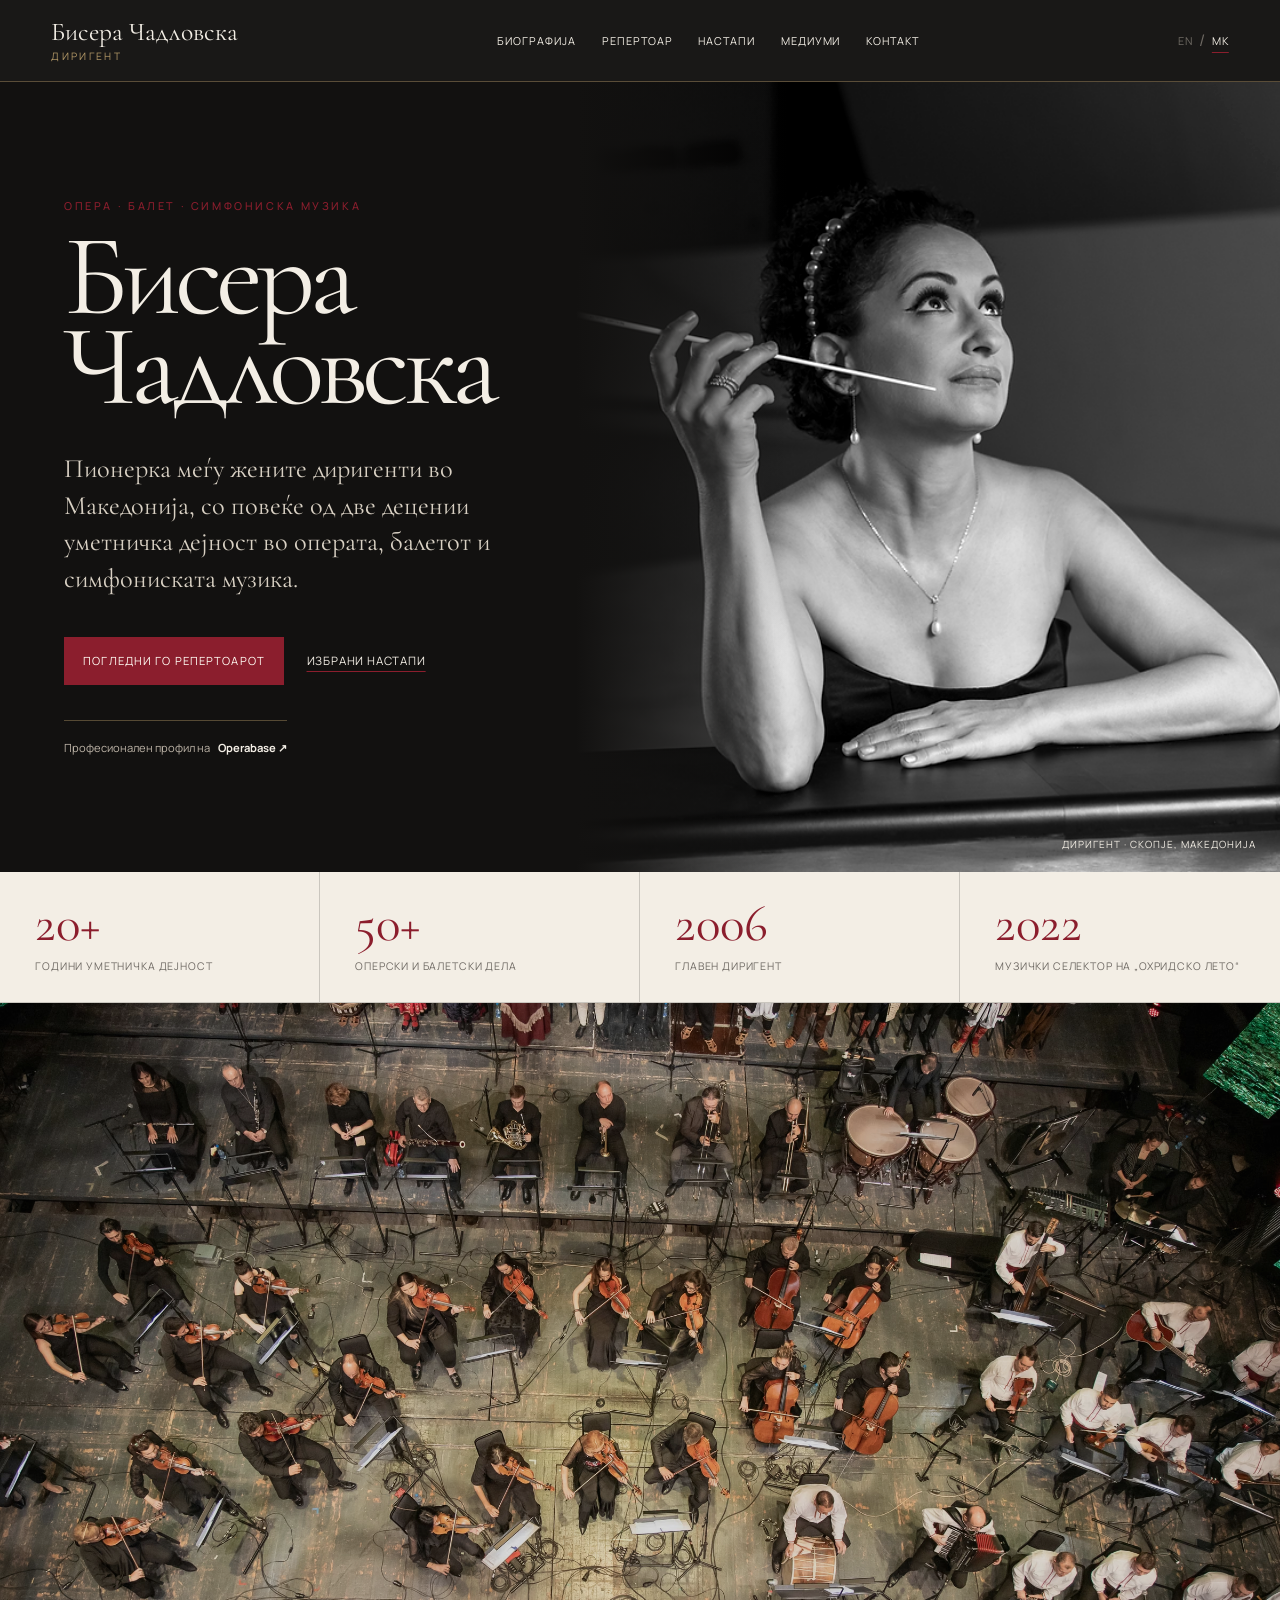
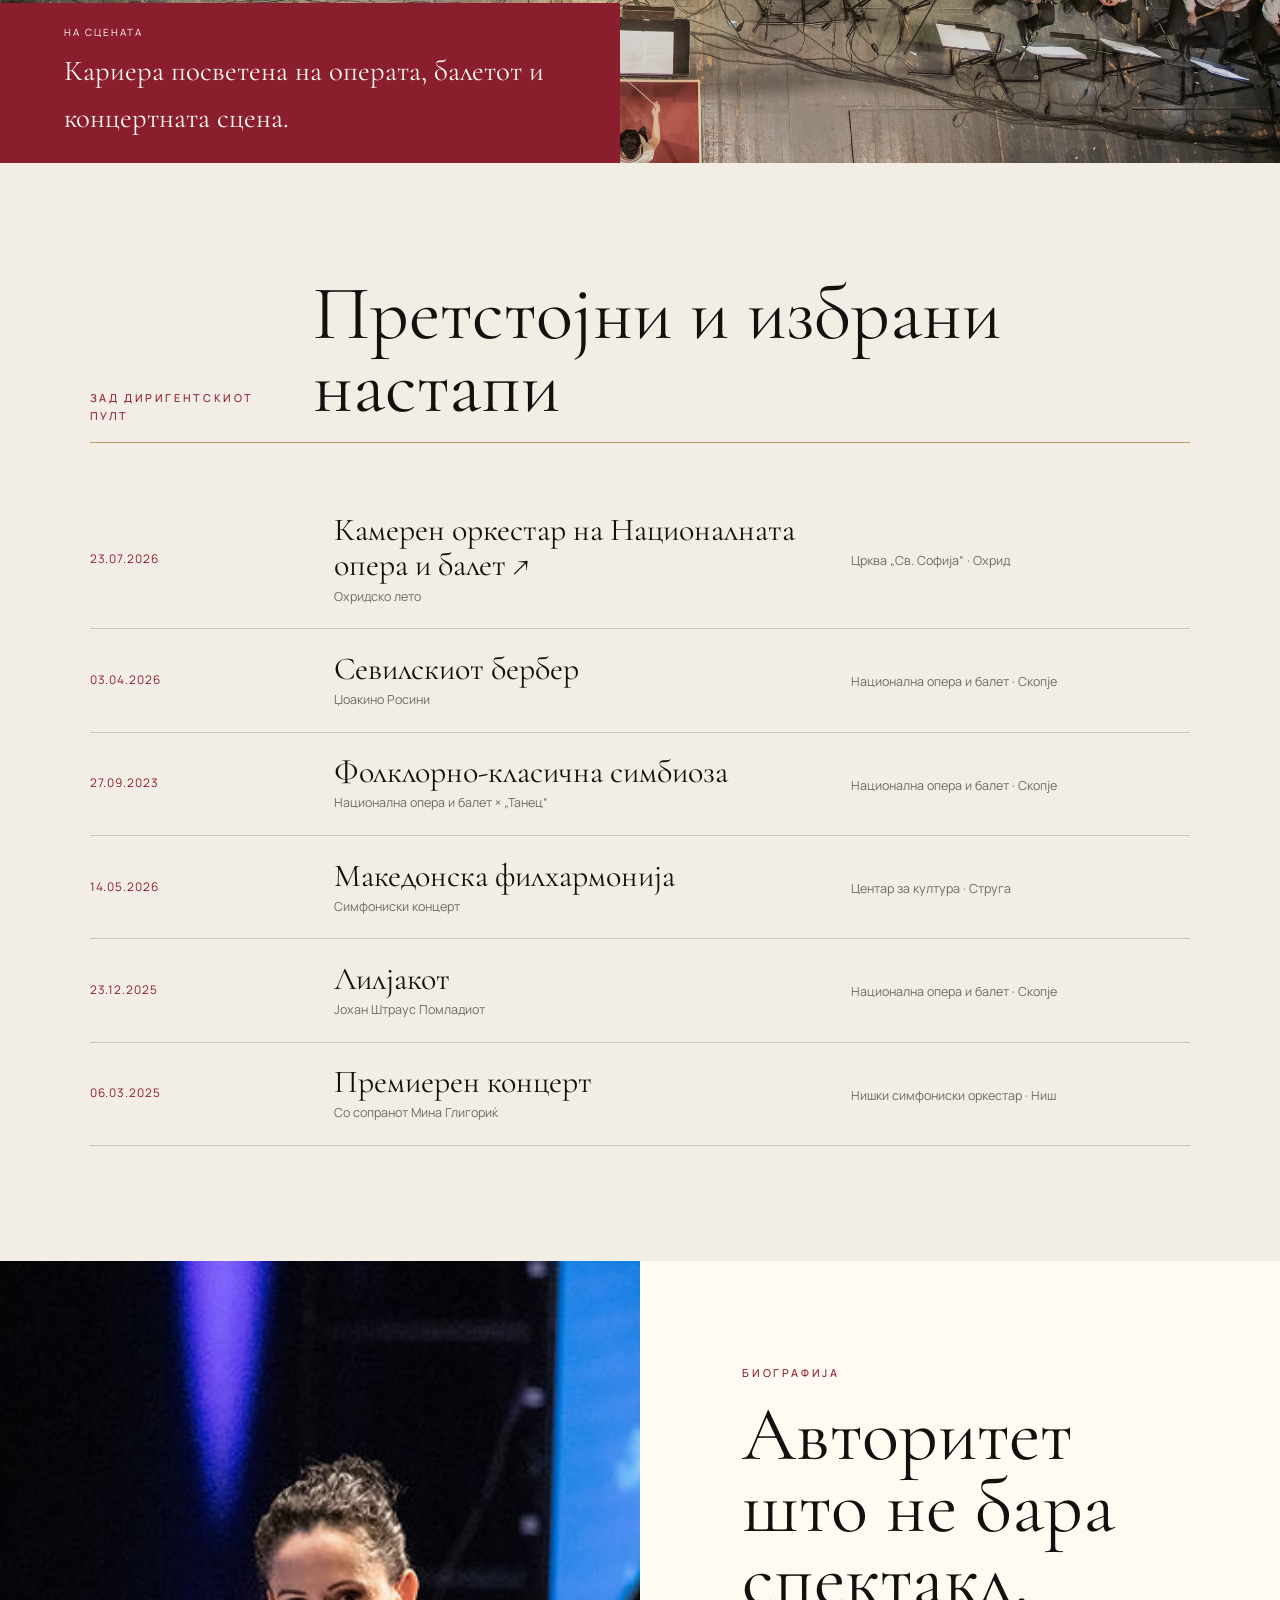
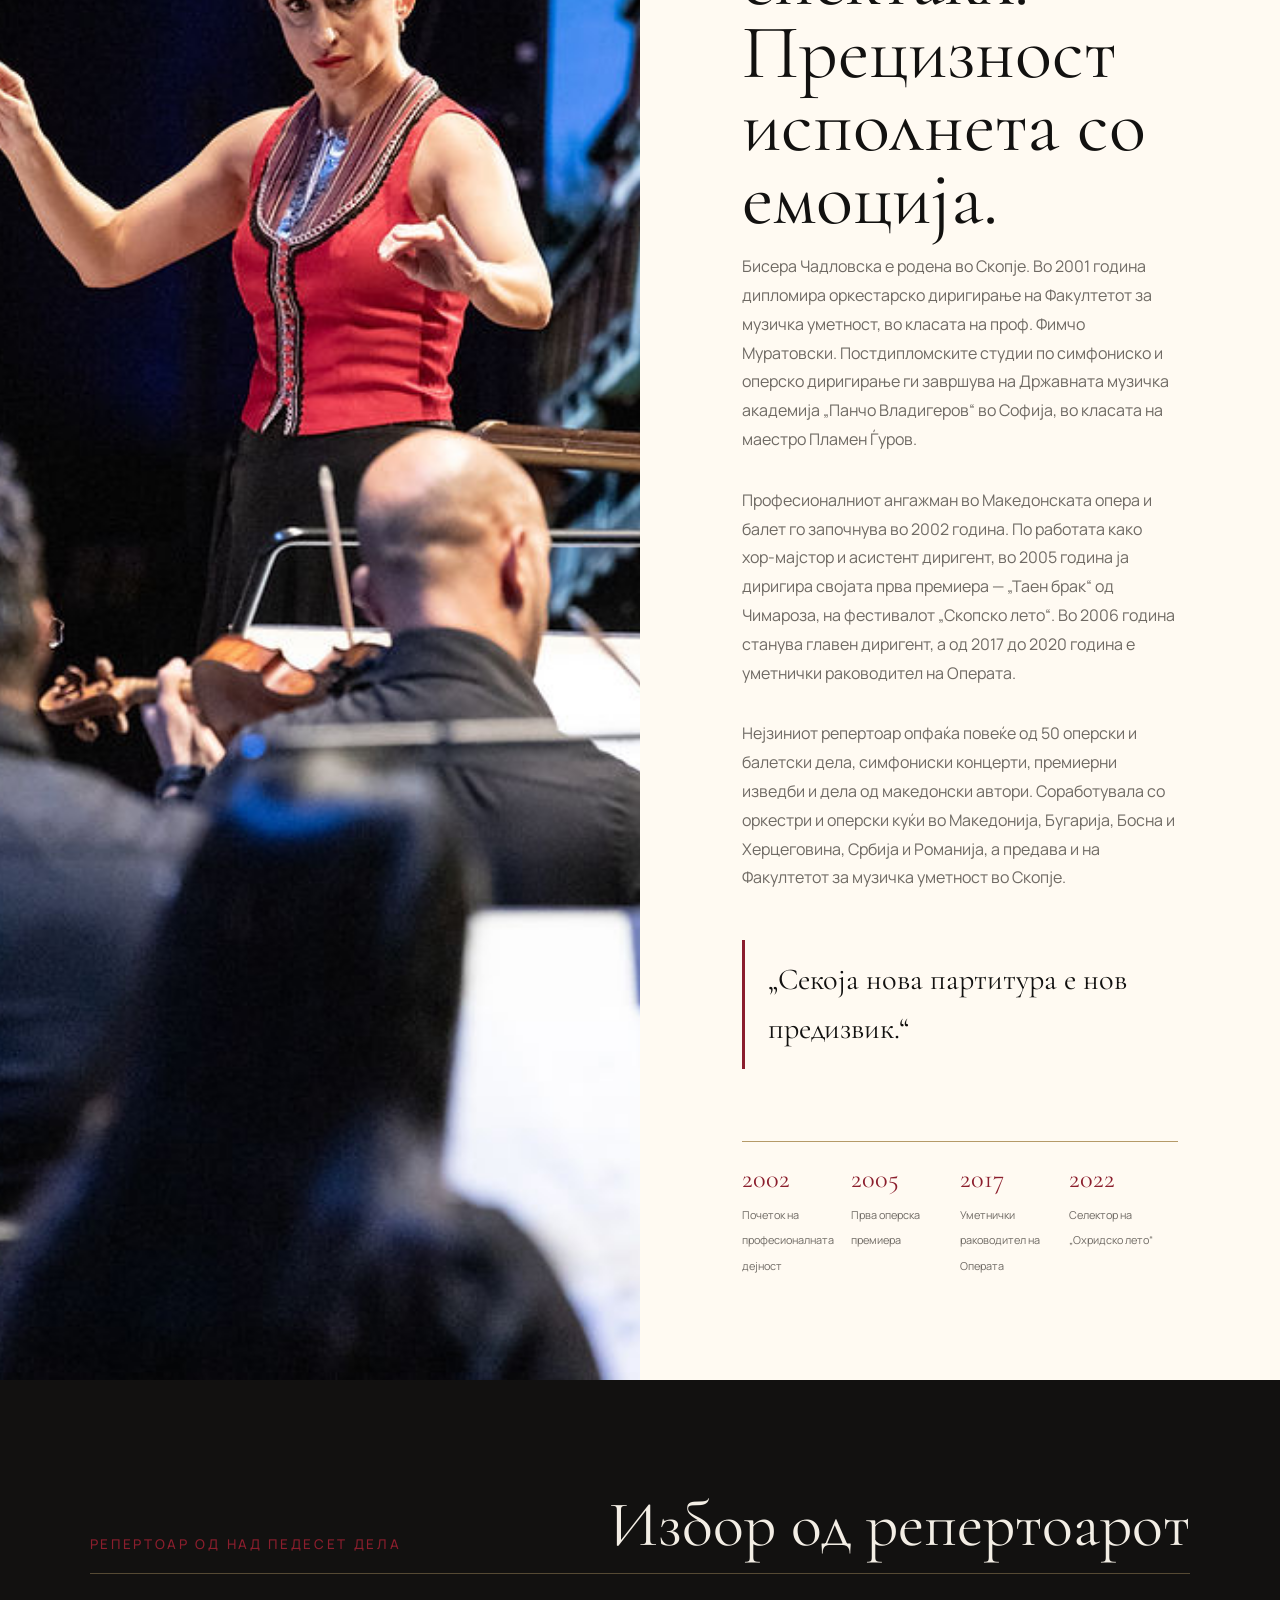
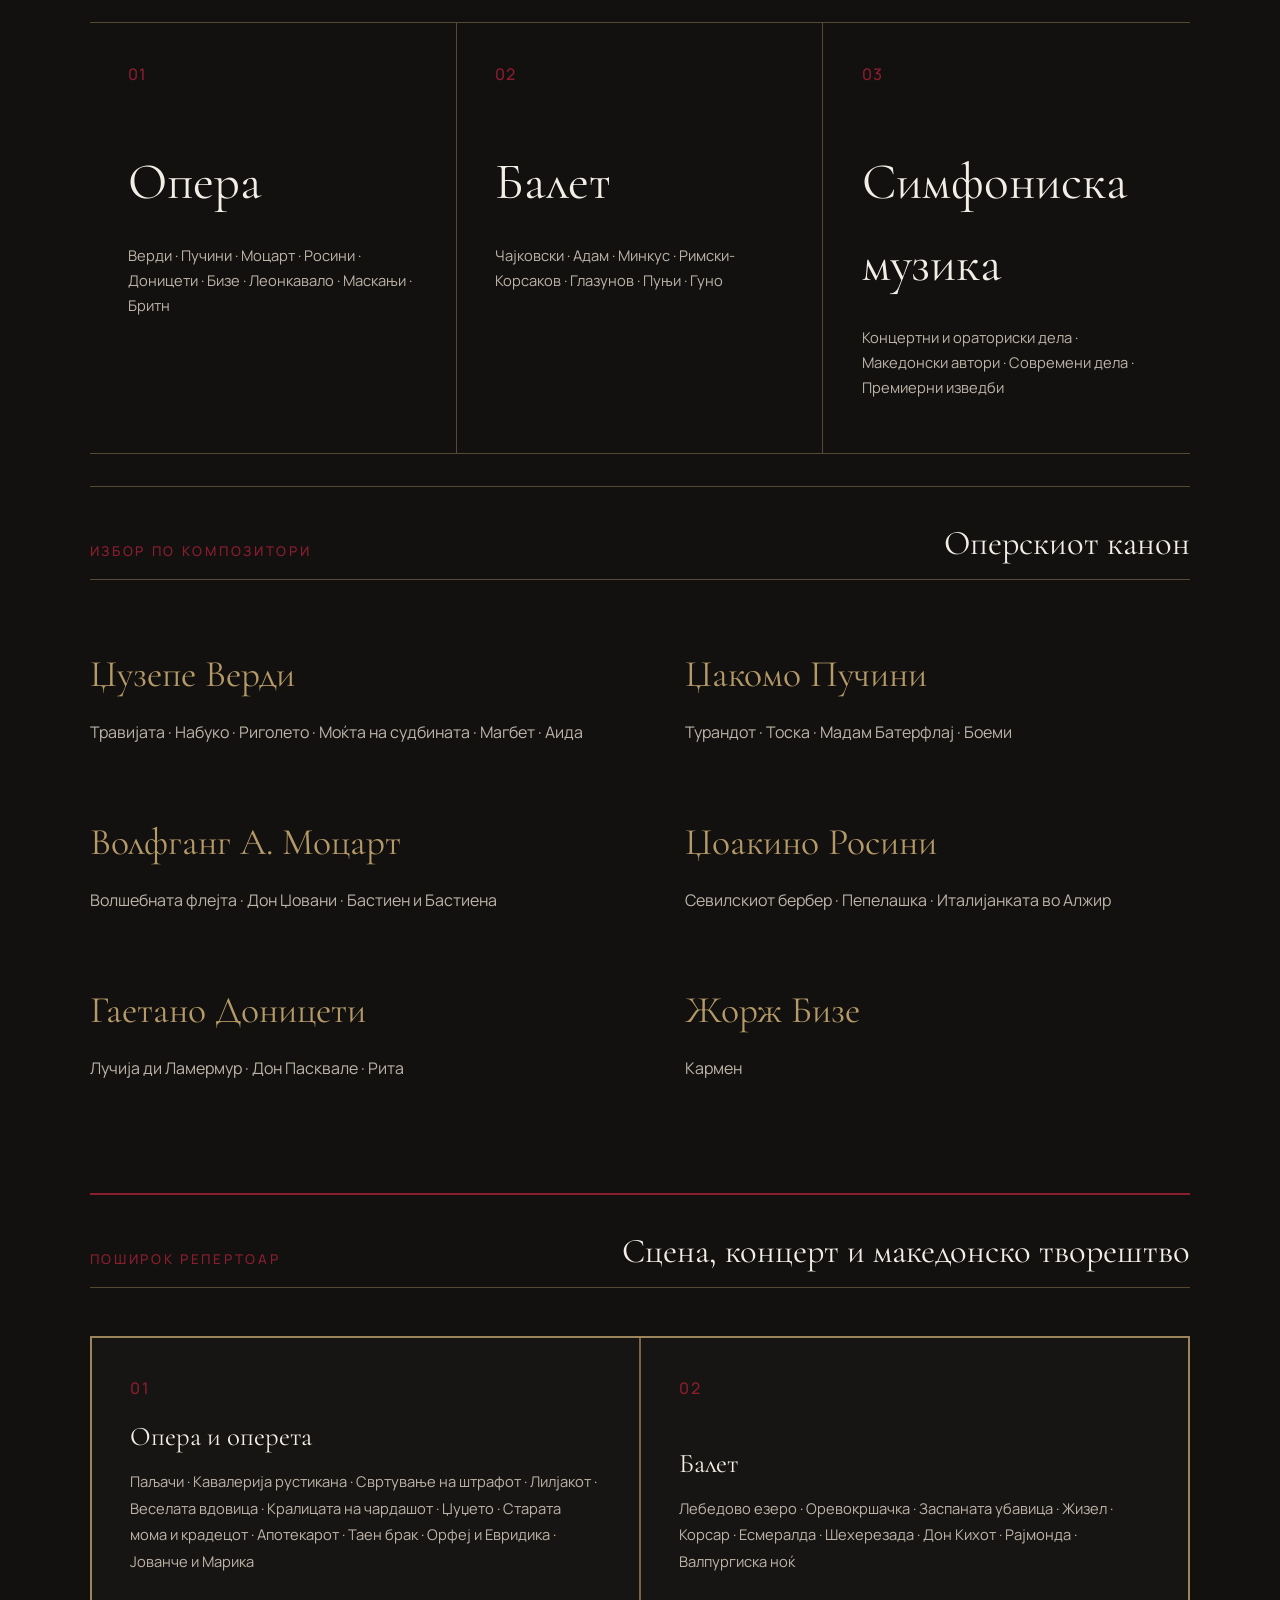
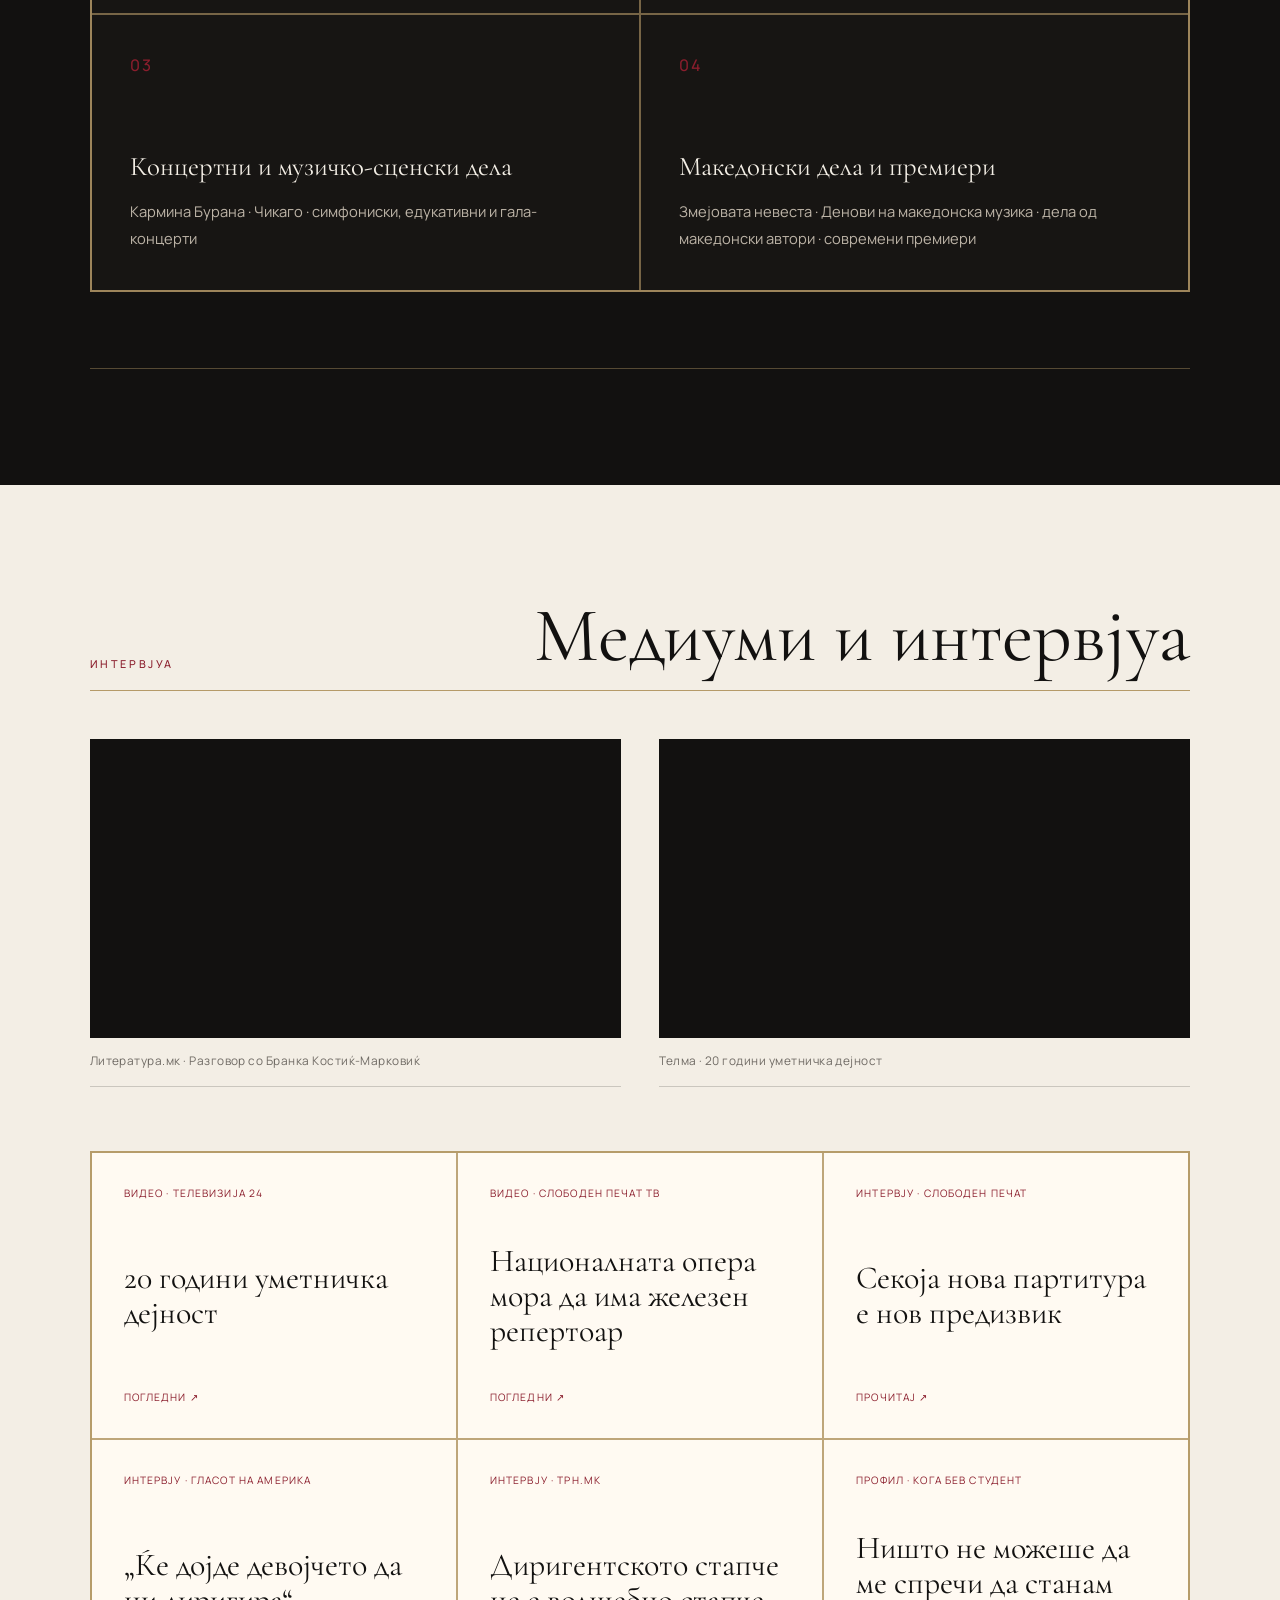
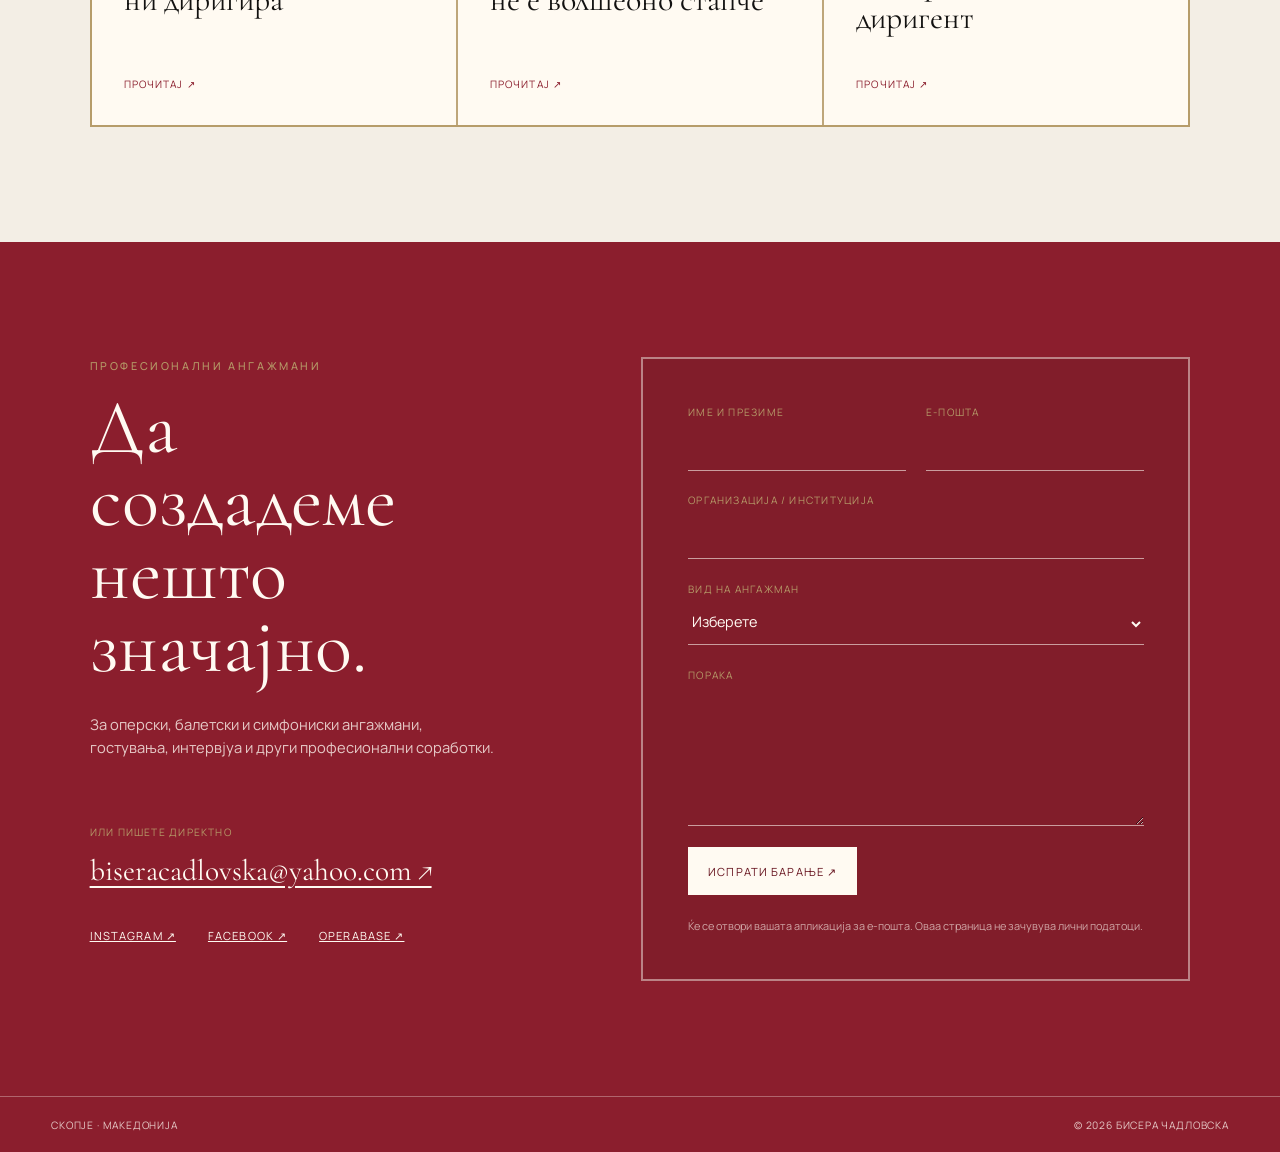
==== commit f03c1828: "Add Ohrid Summer Festival engagement" ====
--- a/mk/index.html
+++ b/mk/index.html
@@ -102,9 +102,14 @@
       <div class="section-inner">
         <header class="section-heading">
           <p class="eyebrow">Зад диригентскиот пулт</p>
-          <h2 class="section-title">Избрани настапи</h2>
+          <h2 class="section-title">Претстојни и избрани настапи</h2>
         </header>
         <div class="engagement-list">
+          <article>
+            <time datetime="2026-07-23">23.07.2026</time>
+            <div><h3><a class="engagement-link" href="https://ohridskoleto.com.mk/%D0%BD%D0%B0%D1%81%D1%82%D0%B0%D0%BD%D0%B8/kameren-orkestar-na-nob/" target="_blank" rel="noreferrer">Камерен оркестар на Националната опера и балет <span aria-hidden="true">↗</span></a></h3><p>Охридско лето</p></div>
+            <p>Црква „Св. Софија“ · Охрид</p>
+          </article>
           <article>
             <time datetime="2026-04-03">03.04.2026</time>
             <div><h3>Севилскиот бербер</h3><p>Џоакино Росини</p></div>
--- a/assets/styles.css
+++ b/assets/styles.css
@@ -436,6 +436,16 @@
   line-height: 1.1;
 }
 
+.engagement-link {
+  color: inherit;
+  text-decoration: none;
+}
+
+.engagement-link:hover,
+.engagement-link:focus-visible {
+  color: var(--brass);
+}
+
 .engagement-list p {
   margin: 0.25rem 0 0;
   color: var(--grey);
